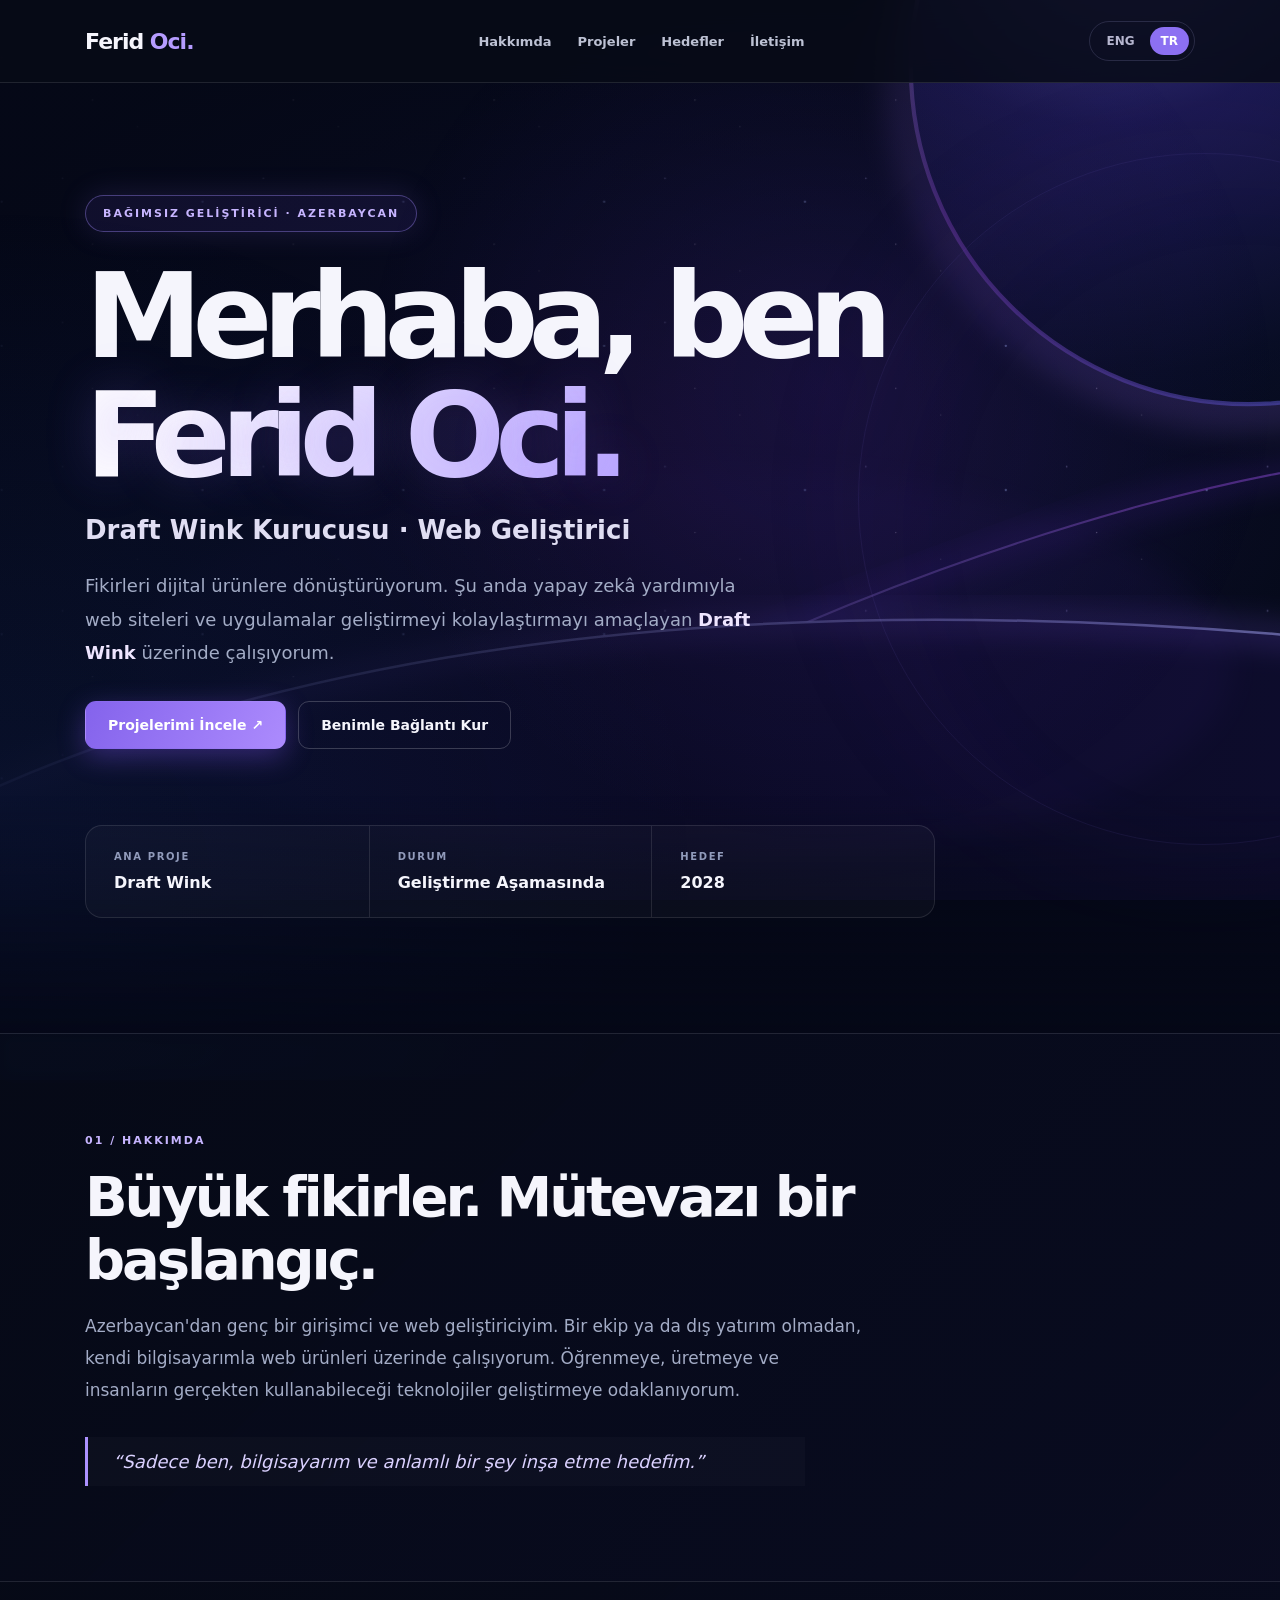
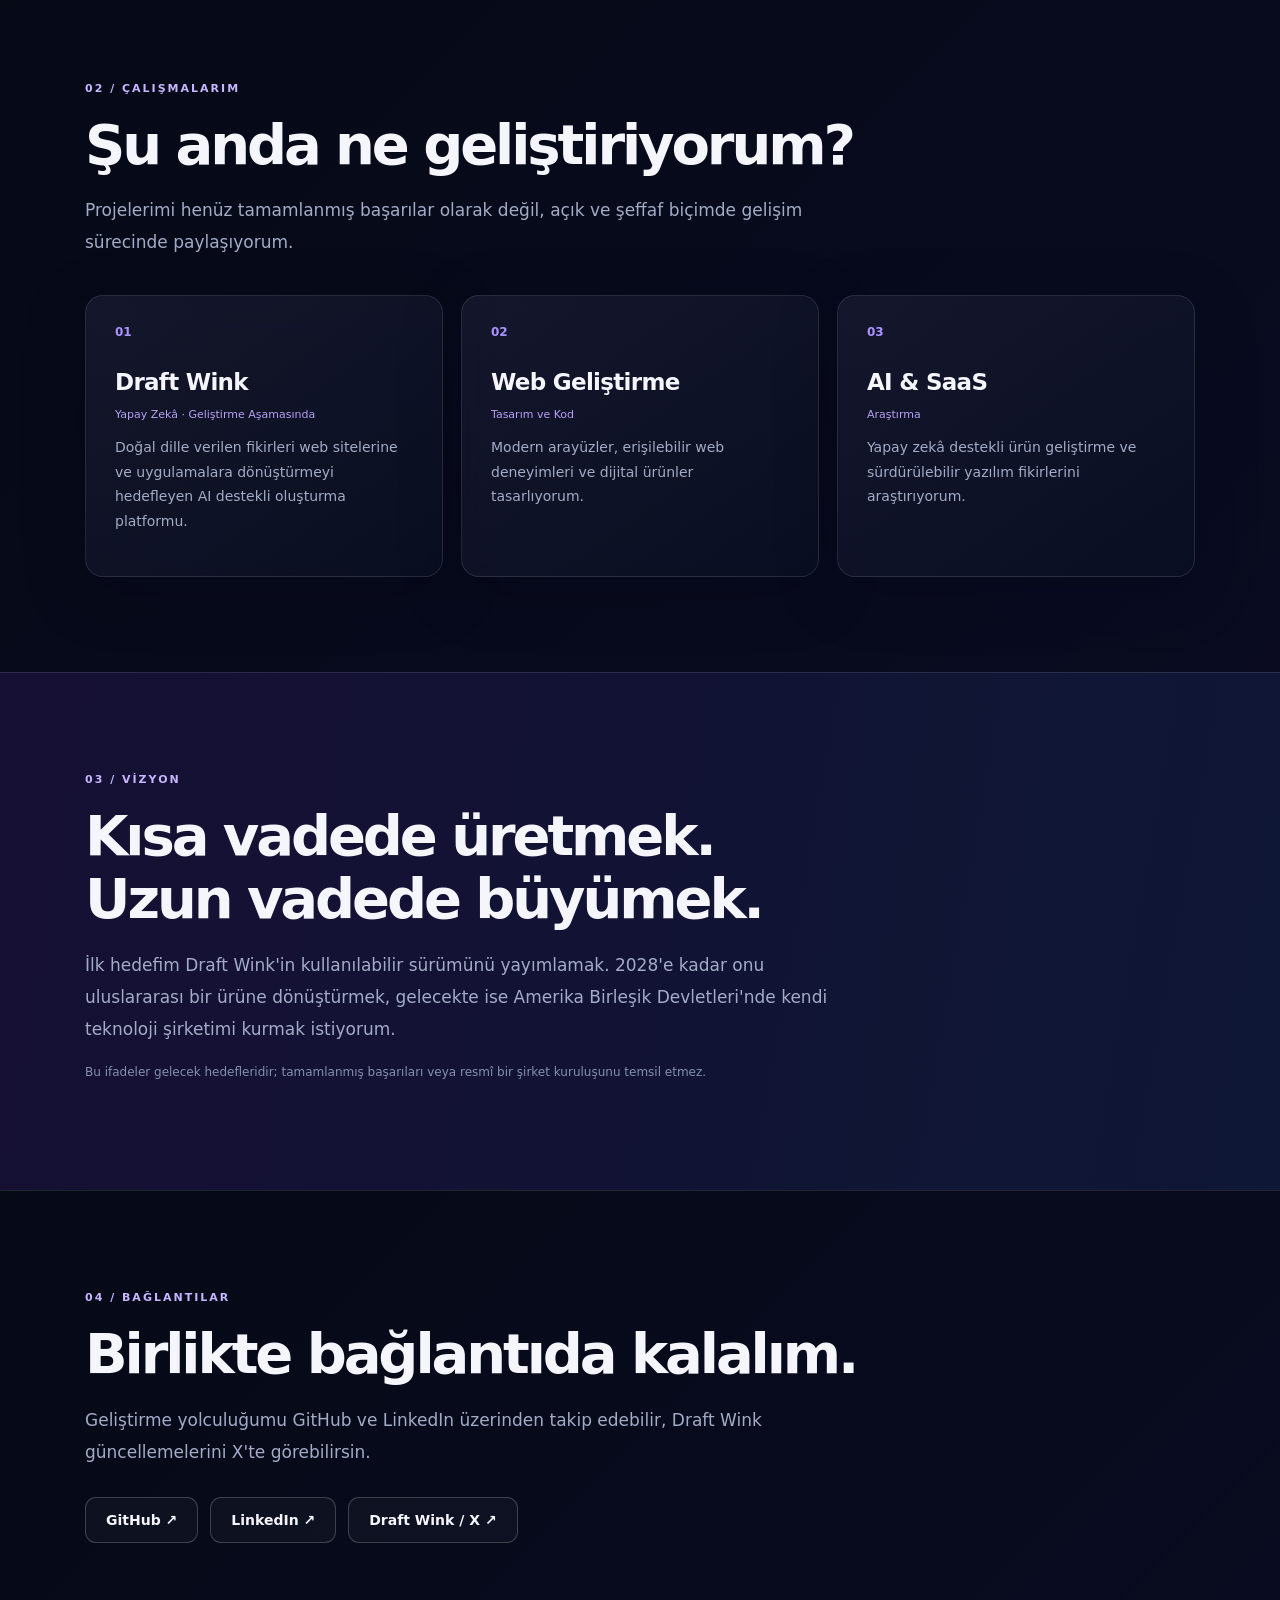
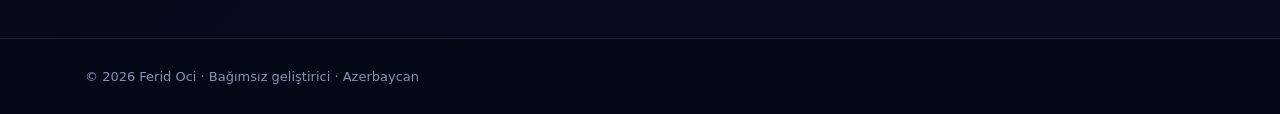
==== index.html @ 5485d96c "Add animated cosmic background, motion and cursor effects" ====
<!doctype html>
<html lang="tr"><head><meta charset="utf-8"><meta name="viewport" content="width=device-width, initial-scale=1">
<title>Ferid Oci | Draft Wink Kurucusu ve Web Geliştirici</title><meta name="description" content="Ferid Oci, Azerbaycan'dan genç girişimci ve web geliştirici. Yapay zekâ ile web sitesi ve uygulama oluşturmayı hedefleyen Draft Wink'i geliştiriyor.">
<meta name="robots" content="index,follow,max-image-preview:large"><meta name="theme-color" content="#060813">
<link rel="canonical" href="https://feridoci29-prog.github.io/"><link rel="alternate" hreflang="tr" href="https://feridoci29-prog.github.io/"><link rel="alternate" hreflang="en" href="https://feridoci29-prog.github.io/en/"><link rel="alternate" hreflang="x-default" href="https://feridoci29-prog.github.io/en/">
<meta property="og:type" content="profile"><meta property="og:title" content="Ferid Oci | Draft Wink Kurucusu ve Web Geliştirici"><meta property="og:description" content="Ferid Oci, Azerbaycan'dan genç girişimci ve web geliştirici. Yapay zekâ ile web sitesi ve uygulama oluşturmayı hedefleyen Draft Wink'i geliştiriyor."><meta property="og:url" content="https://feridoci29-prog.github.io/">
<script type="application/ld+json">{"@context":"https://schema.org","@type":"ProfilePage","name":"Ferid Oci | Draft Wink Kurucusu ve Web Geliştirici","url":"https://feridoci29-prog.github.io/","mainEntity":{"@type":"Person","name":"Ferid Oci","url":"https://feridoci29-prog.github.io/","jobTitle":"Founder of Draft Wink","description":"Ferid Oci, Azerbaycan'dan genç girişimci ve web geliştirici. Yapay zekâ ile web sitesi ve uygulama oluşturmayı hedefleyen Draft Wink'i geliştiriyor.","sameAs":["https://github.com/feridoci29-prog","https://www.linkedin.com/in/feridoci/"]}}</script>
<style>:root{color-scheme:dark;--bg:#060813;--surface:#111429;--line:#ffffff1b;--txt:#f5f5fc;--mute:#a3acc6;--accent:#b59cff;font-family:Inter,ui-sans-serif,system-ui,-apple-system,"Segoe UI",sans-serif}*{box-sizing:border-box}html{scroll-behavior:smooth}body{margin:0;background:radial-gradient(ellipse 52% 36% at 85% 8%,#59309c40,transparent),radial-gradient(ellipse 44% 28% at 5% 53%,#253ca333,transparent),var(--bg);color:var(--txt);min-height:100vh}a{color:inherit;text-decoration:none}a:focus-visible{outline:2px solid var(--accent);outline-offset:4px}.container{width:min(1110px,calc(100% - 42px));margin:auto}.nav{min-height:82px;display:flex;align-items:center;gap:30px;justify-content:space-between}.brand{font-size:22px;font-weight:850;letter-spacing:-1px;white-space:nowrap}.brand em{font-style:normal;color:var(--accent)}header{border-bottom:1px solid var(--line);background:#080b17d9;backdrop-filter:blur(16px);position:sticky;top:0;z-index:5}.navlinks{display:flex;align-items:center;gap:26px;color:#bdc2d4;font-size:13px;font-weight:650}.navlinks a:hover{color:#fff}.languages{display:inline-flex;gap:4px;padding:5px;border:1px solid #65658a55;border-radius:999px}.languages a{padding:6px 11px;border-radius:999px;font-size:12px;font-weight:800;color:#b6b6cf}.languages a[aria-current=page]{background:#8c70f2;color:#fff}.hero{padding:112px 0 115px;position:relative;overflow:hidden}.hero:after{content:"";pointer-events:none;position:absolute;right:-270px;top:70px;width:690px;height:690px;border:1px solid #8566dd44;border-radius:50%;box-shadow:0 0 140px #7141a422,inset 40px 30px 100px #6844bf18}.hero-inner{position:relative;z-index:1}.eyebrow,.kicker{display:inline-block;font-size:11px;letter-spacing:2px;font-weight:800;color:#c7b5ff}.eyebrow{background:#7c57ef19;border:1px solid #a48bfd61;padding:11px 17px;border-radius:99px}.hero h1{font-size:clamp(60px,9.3vw,118px);letter-spacing:-.085em;line-height:1.01;max-width:920px;margin:25px 0 20px}.hero h1 span{display:block;background:linear-gradient(115deg,#fff 10%,#bba8ff 60%,#7b94ff);color:transparent;background-clip:text}.role{font-size:clamp(18px,2.5vw,26px);font-weight:600;color:#e0def3;margin:0 0 24px}.lead{font-size:18px;color:var(--mute);max-width:680px;line-height:1.85}.lead strong{color:#eee5ff}.actions{display:flex;gap:12px;flex-wrap:wrap;margin-top:32px}.btn{display:inline-flex;align-items:center;justify-content:center;min-height:48px;padding:12px 22px;border-radius:11px;border:1px solid #ffffff32;font-size:14px;font-weight:750;transition:transform .2s,background .2s}.btn:hover{transform:translateY(-2px)}.btn-primary{background:linear-gradient(115deg,#8463ec,#ac8bfd);border-color:transparent;color:white}.stats{display:grid;grid-template-columns:repeat(3,1fr);margin-top:76px;border:1px solid var(--line);border-radius:17px;background:#ffffff07;max-width:850px}.stat{padding:25px 28px}.stat+.stat{border-left:1px solid var(--line)}.stat small{display:block;color:#919bbb;letter-spacing:1.6px;font-weight:700;font-size:10px;margin-bottom:11px}.stat b{font-size:16px}.section{padding:95px 0;border-top:1px solid var(--line)}.section h2{font-size:clamp(32px,4.8vw,56px);letter-spacing:-.055em;line-height:1.12;margin:18px 0 19px;max-width:780px}.bodycopy{color:var(--mute);font-size:17px;line-height:1.88;max-width:780px}.quote{margin-top:30px;border-left:3px solid #ac91ff;padding:14px 25px;color:#dad1ff;font-size:18px;font-style:italic;background:#ffffff05;max-width:720px}.cards{display:grid;grid-template-columns:repeat(3,minmax(0,1fr));gap:18px;margin-top:36px}.card{border:1px solid var(--line);background:linear-gradient(145deg,#1b1d34b0,#0b1023b0);border-radius:18px;padding:29px;min-height:244px;transition:border-color .2s,transform .2s}.card:hover{border-color:#a18cf078;transform:translateY(-4px)}.card .num{color:#ab93ff;font-size:12px;font-weight:800}.card h3{font-size:23px;letter-spacing:-.7px;margin:30px 0 13px}.card p{color:var(--mute);font-size:14px;line-height:1.75}.card .tag{color:#b4a3f7;font-size:11px}.vision{background:linear-gradient(120deg,#17112b66,#101b3c33)}.note{font-size:12px;color:#8590b0;line-height:1.7;max-width:750px}.social{display:flex;gap:12px;flex-wrap:wrap;margin-top:29px}.social a{border:1px solid #ffffff33;padding:14px 20px;border-radius:11px;font-weight:700;font-size:14px;background:#ffffff08}.social a:hover{background:#ffffff18}footer{border-top:1px solid var(--line);padding:30px 0;color:#8792b0;font-size:13px}@media(max-width:760px){.nav{flex-wrap:wrap;padding:14px 0;gap:12px}.navlinks{order:3;width:100%;justify-content:space-between;gap:8px;font-size:12px}.hero{padding:78px 0 86px}.hero:after{width:380px;height:380px;right:-280px}.hero h1{font-size:clamp(50px,11vw,78px)}.lead{font-size:16px}.stats{margin-top:48px}.stat{padding:16px 12px}.stat b{font-size:13px}.cards{grid-template-columns:1fr}.section{padding:68px 0}.bodycopy{font-size:16px}}@media(prefers-reduced-motion:reduce){html{scroll-behavior:auto}*,*:before,*:after{transition:none!important}}
.languages button{border:0;background:transparent;color:#b6b6cf;font:inherit;font-size:12px;font-weight:800;cursor:pointer;padding:7px 11px;border-radius:999px}.languages button.active{background:#8c70f2;color:white}.languages button:focus-visible{outline:2px solid #d1c3ff;outline-offset:3px}/* Cosmic visual experience */
body{background:#050817!important;position:relative;isolation:isolate}
body::before{content:"";position:fixed;inset:0;z-index:-2;pointer-events:none;background:linear-gradient(90deg,#050817ed 0%,#050817b3 46%,#05081755 100%),url('/assets/cosmic-background.svg') center top/cover no-repeat}
body::after{content:"";position:fixed;inset:-20%;pointer-events:none;z-index:-1;background:radial-gradient(circle at 60% 45%,#7d40ff18,transparent 36%),radial-gradient(circle at 15% 85%,#3267f51a,transparent 37%);animation:nebulaDrift 20s ease-in-out infinite alternate}
.hero{min-height:700px;display:flex;align-items:center}
.hero:before{content:"";position:absolute;inset:0;pointer-events:none;background:linear-gradient(180deg,#070a1400 75%,#050817e8)}
.hero:after{opacity:.4;animation:orbitBreath 11s ease-in-out infinite alternate}
.hero h1 span{text-shadow:0 0 50px #8d69f33a}
.eyebrow{box-shadow:0 0 30px #9c7dff25}
.card{backdrop-filter:blur(16px);box-shadow:0 15px 60px #03031544;position:relative;overflow:hidden}
.card:before{content:"";position:absolute;inset:0;pointer-events:none;background:radial-gradient(400px circle at var(--mx,50%) var(--my,0%),#b69aff1b,transparent 65%);opacity:0;transition:opacity .3s}
.card:hover:before{opacity:1}.card:hover{box-shadow:0 22px 64px #4430ac2a;border-color:#b29aff99}
.section{background:linear-gradient(135deg,#070a17d8,#0b0d23cb);backdrop-filter:blur(8px)}
.section.vision{background:linear-gradient(100deg,#171136ed,#111a3bd9)}
.btn-primary{box-shadow:0 8px 28px #865aff55}.btn-primary:hover{box-shadow:0 13px 38px #946fff8c}
.stat{transition:background .25s}.stat:hover{background:#a38bff12}
.reveal-on-scroll{opacity:0;transform:translateY(25px);transition:opacity .8s ease,transform .8s ease}
.reveal-on-scroll.is-visible{opacity:1;transform:translateY(0)}
#cursor-glow{position:fixed;width:320px;height:320px;left:0;top:0;border-radius:50%;background:radial-gradient(circle,#9a76fa28 0%,#9164ff0b 38%,transparent 70%);pointer-events:none;z-index:20;transform:translate3d(-500px,-500px,0);mix-blend-mode:screen}
.touch-pulse{position:fixed;width:12px;height:12px;border-radius:50%;pointer-events:none;border:2px solid #b4a1ff;z-index:30;animation:touchPulse .6s ease-out forwards}
@keyframes nebulaDrift{from{transform:translate3d(-2%,0,0) scale(1)}to{transform:translate3d(2%,-2%,0) scale(1.08)}}
@keyframes orbitBreath{from{transform:translateY(0)}to{transform:translateY(-18px)}}
@keyframes touchPulse{from{transform:translate(-50%,-50%) scale(.4);opacity:1}to{transform:translate(-50%,-50%) scale(6);opacity:0}}
@media(hover:hover) and (pointer:fine){a,button{cursor:pointer}a:hover,button:hover{filter:brightness(1.07)}}
@media(max-width:760px){.hero{min-height:600px}body::before{background-position:65% top;background-image:linear-gradient(90deg,#050817ed,#050817ab),url('/assets/cosmic-background.svg')}#cursor-glow{display:none}}
@media(prefers-reduced-motion:reduce){body::after,.hero:after{animation:none!important}.reveal-on-scroll{opacity:1!important;transform:none!important;transition:none!important}.touch-pulse{display:none}}
</style></head><body>
<header><nav class="container nav" aria-label="Main navigation"><a href="https://feridoci29-prog.github.io/" class="brand">Ferid <em>Oci.</em></a><div class="navlinks"><a href="#about">Hakkımda</a><a href="#work">Projeler</a><a href="#vision">Hedefler</a><a href="#connect">İletişim</a></div><div class="languages" aria-label="Site language"><button type="button" data-lang="en" aria-label="Switch to English">ENG</button><button type="button" data-lang="tr" aria-label="Türkçeye geç">TR</button></div></nav></header>
<main><section class="hero"><div class="container hero-inner"><span class="eyebrow">BAĞIMSIZ GELİŞTİRİCİ · AZERBAYCAN</span><h1>Merhaba, ben<span>Ferid Oci.</span></h1><p class="role">Draft Wink Kurucusu · Web Geliştirici</p><p class="lead">Fikirleri dijital ürünlere dönüştürüyorum. Şu anda yapay zekâ yardımıyla web siteleri ve uygulamalar geliştirmeyi kolaylaştırmayı amaçlayan <strong>Draft Wink</strong> üzerinde çalışıyorum.</p><div class="actions"><a class="btn btn-primary" href="#work">Projelerimi İncele ↗</a><a class="btn" href="#connect">Benimle Bağlantı Kur</a></div><div class="stats"><div class="stat"><small>ANA PROJE</small><b>Draft Wink</b></div><div class="stat"><small>DURUM</small><b>Geliştirme Aşamasında</b></div><div class="stat"><small>HEDEF</small><b>2028</b></div></div></div></section>
<section id="about" class="section"><div class="container"><div class="kicker">01 / HAKKIMDA</div><h2>Büyük fikirler. Mütevazı bir başlangıç.</h2><p class="bodycopy">Azerbaycan'dan genç bir girişimci ve web geliştiriciyim. Bir ekip ya da dış yatırım olmadan, kendi bilgisayarımla web ürünleri üzerinde çalışıyorum. Öğrenmeye, üretmeye ve insanların gerçekten kullanabileceği teknolojiler geliştirmeye odaklanıyorum.</p><div class="quote">“Sadece ben, bilgisayarım ve anlamlı bir şey inşa etme hedefim.”</div></div></section>
<section id="work" class="section"><div class="container"><div class="kicker">02 / ÇALIŞMALARIM</div><h2>Şu anda ne geliştiriyorum?</h2><p class="bodycopy">Projelerimi henüz tamamlanmış başarılar olarak değil, açık ve şeffaf biçimde gelişim sürecinde paylaşıyorum.</p><div class="cards"><article class="card"><div class="num">01</div><h3>Draft Wink</h3><div class="tag">Yapay Zekâ · Geliştirme Aşamasında</div><p>Doğal dille verilen fikirleri web sitelerine ve uygulamalara dönüştürmeyi hedefleyen AI destekli oluşturma platformu.</p></article><article class="card"><div class="num">02</div><h3>Web Geliştirme</h3><div class="tag">Tasarım ve Kod</div><p>Modern arayüzler, erişilebilir web deneyimleri ve dijital ürünler tasarlıyorum.</p></article><article class="card"><div class="num">03</div><h3>AI & SaaS</h3><div class="tag">Araştırma</div><p>Yapay zekâ destekli ürün geliştirme ve sürdürülebilir yazılım fikirlerini araştırıyorum.</p></article></div></div></section>
<section id="vision" class="section vision"><div class="container"><div class="kicker">03 / VİZYON</div><h2>Kısa vadede üretmek. Uzun vadede büyümek.</h2><p class="bodycopy">İlk hedefim Draft Wink'in kullanılabilir sürümünü yayımlamak. 2028'e kadar onu uluslararası bir ürüne dönüştürmek, gelecekte ise Amerika Birleşik Devletleri'nde kendi teknoloji şirketimi kurmak istiyorum.</p><p class="note">Bu ifadeler gelecek hedefleridir; tamamlanmış başarıları veya resmî bir şirket kuruluşunu temsil etmez.</p></div></section>
<section id="connect" class="section"><div class="container"><div class="kicker">04 / BAĞLANTILAR</div><h2>Birlikte bağlantıda kalalım.</h2><p class="bodycopy">Geliştirme yolculuğumu GitHub ve LinkedIn üzerinden takip edebilir, Draft Wink güncellemelerini X'te görebilirsin.</p><div class="social"><a href="https://github.com/feridoci29-prog" target="_blank" rel="noopener noreferrer">GitHub ↗</a><a href="https://www.linkedin.com/in/feridoci/" target="_blank" rel="noopener noreferrer">LinkedIn ↗</a><a href="https://x.com/DraftWink" target="_blank" rel="noopener noreferrer">Draft Wink / X ↗</a></div></div></section></main>
<footer><div class="container">© 2026 Ferid Oci · Bağımsız geliştirici · Azerbaycan</div></footer><template id="english-main"><section class="hero"><div class="container hero-inner"><span class="eyebrow">INDEPENDENT BUILDER · AZERBAIJAN</span><h1>Hi, I'm<span>Ferid Oci.</span></h1><p class="role">Founder of Draft Wink · Web Developer</p><p class="lead">I turn ideas into digital experiences. I'm currently building <strong>Draft Wink</strong>, an AI-powered platform aiming to make it easier to create websites and applications.</p><div class="actions"><a class="btn btn-primary" href="#work">Explore My Work ↗</a><a class="btn" href="#connect">Get in Touch</a></div><div class="stats"><div class="stat"><small>MAIN PROJECT</small><b>Draft Wink</b></div><div class="stat"><small>STATUS</small><b>In Development</b></div><div class="stat"><small>GOAL</small><b>2028</b></div></div></div></section>
<section id="about" class="section"><div class="container"><div class="kicker">01 / ABOUT</div><h2>Big ideas. Humble beginnings.</h2><p class="bodycopy">I'm a young entrepreneur and web developer from Azerbaijan. With no outside funding or team, I'm independently building web products using my computer and skills. I focus on learning, shipping, and creating technology people can genuinely use.</p><div class="quote">“Just me, my computer, and a vision to build something meaningful.”</div></div></section>
<section id="work" class="section"><div class="container"><div class="kicker">02 / MY WORK</div><h2>What I'm building</h2><p class="bodycopy">I share my journey openly, distinguishing products in development from completed achievements.</p><div class="cards"><article class="card"><div class="num">01</div><h3>Draft Wink</h3><div class="tag">Artificial Intelligence · In Development</div><p>An AI-assisted creation platform aiming to turn natural-language ideas into websites and applications.</p></article><article class="card"><div class="num">02</div><h3>Web Development</h3><div class="tag">Design & Code</div><p>Designing modern interfaces, accessible web experiences, and digital products.</p></article><article class="card"><div class="num">03</div><h3>AI & SaaS</h3><div class="tag">Exploration</div><p>Exploring AI-powered product development and sustainable software ideas.</p></article></div></div></section>
<section id="vision" class="section vision"><div class="container"><div class="kicker">03 / VISION</div><h2>Build now. Grow with purpose.</h2><p class="bodycopy">My first goal is to launch a usable version of Draft Wink. I aim to grow it internationally by 2028 and eventually establish a technology company in the United States.</p><p class="note">These are future ambitions, not claims of completed milestones or an incorporated company.</p></div></section>
<section id="connect" class="section"><div class="container"><div class="kicker">04 / CONNECT</div><h2>Let's stay connected.</h2><p class="bodycopy">Follow my development journey on GitHub and LinkedIn, or find Draft Wink updates on X.</p><div class="social"><a href="https://github.com/feridoci29-prog" target="_blank" rel="noopener noreferrer">GitHub ↗</a><a href="https://www.linkedin.com/in/feridoci/" target="_blank" rel="noopener noreferrer">LinkedIn ↗</a><a href="https://x.com/DraftWink" target="_blank" rel="noopener noreferrer">Draft Wink / X ↗</a></div></div></section></template><template id="english-footer"><div class="container">© 2026 Ferid Oci · Independent builder · Azerbaijan</div></template><script>
(function(){
  const dictionary={
    tr:{title:"Ferid Oci | Draft Wink Kurucusu ve Web Geliştirici",description:"Ferid Oci, Azerbaycan'dan genç girişimci ve web geliştirici. Yapay zekâ ile web sitesi ve uygulama oluşturmayı hedefleyen Draft Wink'i geliştiriyor.",nav:["Hakkımda","Projeler","Hedefler","İletişim"]},
    en:{title:"Ferid Oci | Founder of Draft Wink & Web Developer",description:"Ferid Oci is a young entrepreneur and web developer from Azerbaijan building Draft Wink, an AI-powered website and app creation platform.",nav:["About","Projects","Vision","Connect"]}
  };
  const main=document.querySelector("main"),footer=document.querySelector("footer");
  const nav=document.querySelectorAll(".navlinks a"),buttons=document.querySelectorAll("[data-lang]");
  const templates={tr:{main:main.innerHTML,footer:footer.innerHTML},en:{main:document.getElementById("english-main").innerHTML,footer:document.getElementById("english-footer").innerHTML}};
  function setLanguage(lang){
    if(!dictionary[lang])return;
    const info=dictionary[lang],text=templates[lang];
    document.documentElement.lang=lang;
    main.innerHTML=text.main;
    footer.innerHTML=text.footer;
    nav.forEach((a,i)=>a.textContent=info.nav[i]);
    buttons.forEach(b=>{const active=b.dataset.lang===lang;b.classList.toggle("active",active);b.setAttribute("aria-pressed",String(active));});
    document.title=info.title;
    const meta=document.querySelector('meta[name="description"]');if(meta)meta.content=info.description;
    try{localStorage.setItem("feridoci-language",lang)}catch(e){}
  }
  buttons.forEach(b=>b.addEventListener("click",()=>setLanguage(b.dataset.lang)));
  let initial=document.documentElement.lang==="en"?"en":"tr";
  try{const stored=localStorage.getItem("feridoci-language");if(stored==="tr"||stored==="en")initial=stored}catch(e){}
  setLanguage(initial);
})();
</script><script>
(()=>{const reduced=window.matchMedia('(prefers-reduced-motion: reduce)').matches;
const fine=window.matchMedia('(pointer: fine)').matches;
if(!reduced&&'IntersectionObserver' in window){
const observer=new IntersectionObserver(es=>es.forEach(e=>{if(e.isIntersecting){e.target.classList.add('is-visible');observer.unobserve(e.target)}}),{threshold:.1});
const reveal=()=>{document.querySelectorAll('.section h2,.section .bodycopy,.card,.quote').forEach(el=>{if(!el.classList.contains('reveal-on-scroll')){el.classList.add('reveal-on-scroll');observer.observe(el)}})};
reveal();new MutationObserver(()=>reveal()).observe(document.querySelector('main'),{childList:true,subtree:true});
}
if(fine&&!reduced){const glow=document.createElement('div');glow.id='cursor-glow';glow.setAttribute('aria-hidden','true');document.body.appendChild(glow);
let targetX=-500,targetY=-500,x=-500,y=-500;window.addEventListener('pointermove',e=>{targetX=e.clientX-160;targetY=e.clientY-160},{passive:true});
const tick=()=>{x+=(targetX-x)*.13;y+=(targetY-y)*.13;glow.style.transform='translate3d('+x+'px,'+y+'px,0)';requestAnimationFrame(tick)};tick();
document.addEventListener('pointermove',e=>{const c=e.target.closest('.card');if(c){const r=c.getBoundingClientRect();c.style.setProperty('--mx',(e.clientX-r.left)+'px');c.style.setProperty('--my',(e.clientY-r.top)+'px')}},{passive:true});
}
if(!reduced)document.addEventListener('pointerdown',e=>{const pulse=document.createElement('span');pulse.className='touch-pulse';pulse.style.left=e.clientX+'px';pulse.style.top=e.clientY+'px';document.body.appendChild(pulse);pulse.addEventListener('animationend',()=>pulse.remove(),{once:true})},{passive:true});
})();
</script></body></html>
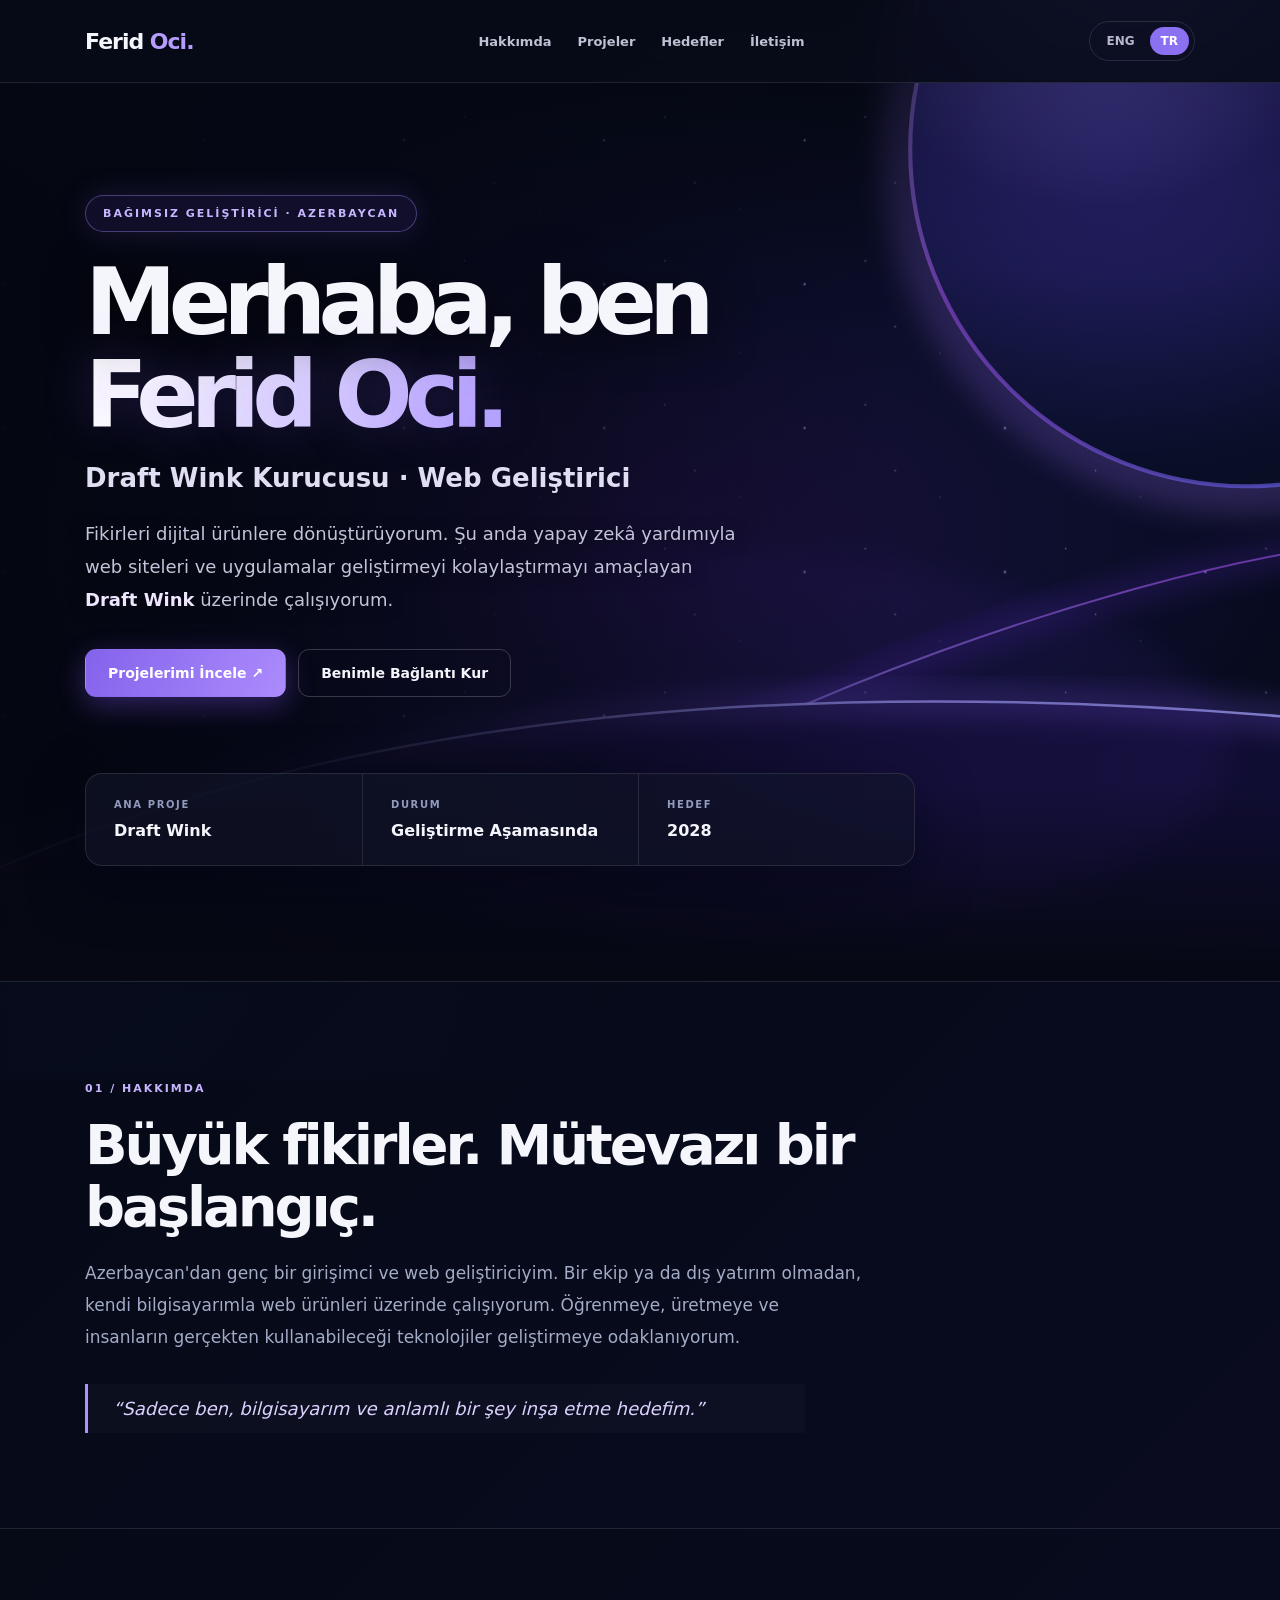
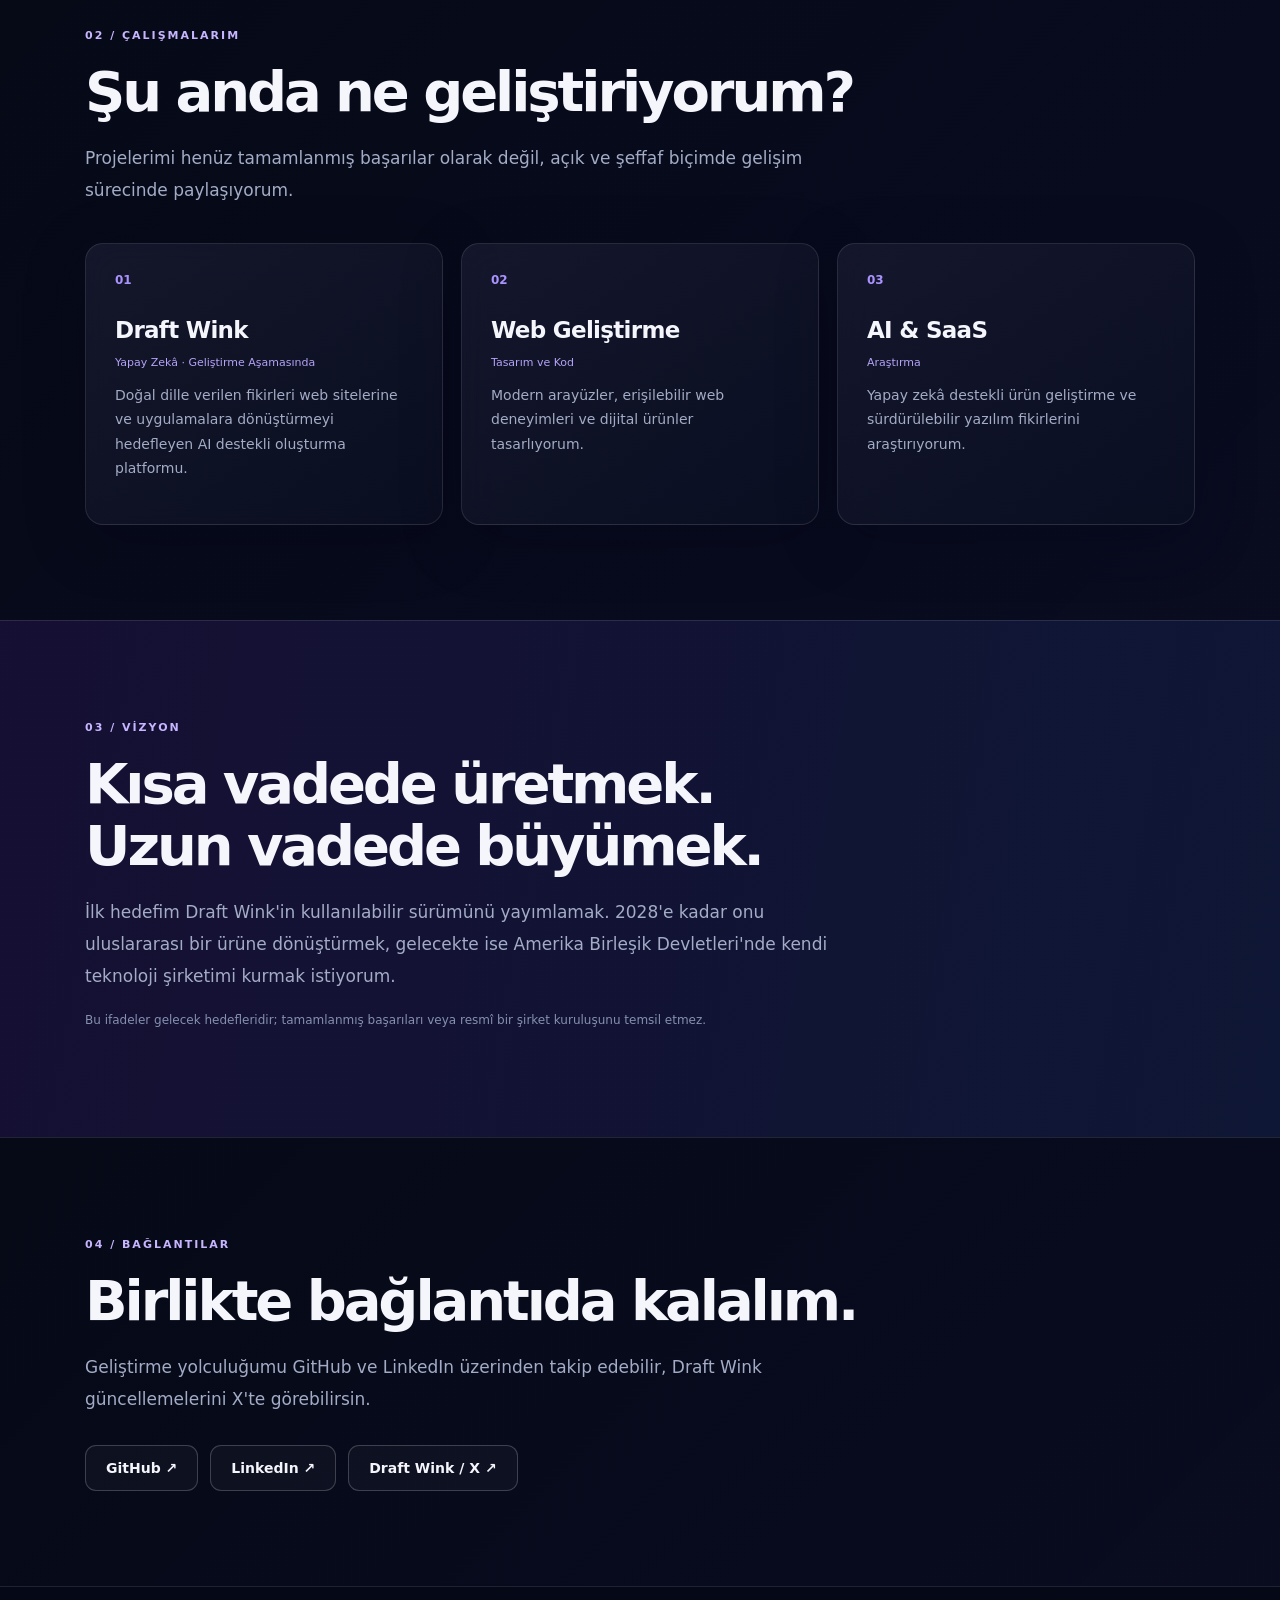
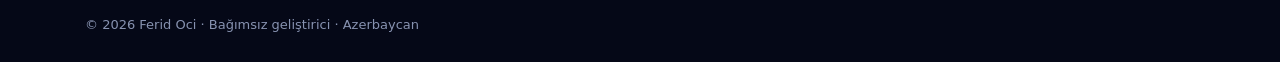
==== commit 73f06dbb: "Prepare animated hero with Draft Wink image and readable overlay" ====
--- a/index.html
+++ b/index.html
@@ -32,6 +32,25 @@
 @media(hover:hover) and (pointer:fine){a,button{cursor:pointer}a:hover,button:hover{filter:brightness(1.07)}}
 @media(max-width:760px){.hero{min-height:600px}body::before{background-position:65% top;background-image:linear-gradient(90deg,#050817ed,#050817ab),url('/assets/cosmic-background.svg')}#cursor-glow{display:none}}
 @media(prefers-reduced-motion:reduce){body::after,.hero:after{animation:none!important}.reveal-on-scroll{opacity:1!important;transform:none!important;transition:none!important}.touch-pulse{display:none}}
+
+/* Draft Wink founder hero photography */
+.hero{min-height:min(790px,94vh);background:linear-gradient(90deg,rgba(4,6,16,.94) 0%,rgba(5,7,20,.91) 24%,rgba(5,7,20,.66) 45%,rgba(5,7,20,.20) 70%,rgba(5,7,20,.1) 100%),url('/assets/draft-wink-hero.webp') center center/cover no-repeat,url('/assets/cosmic-background.svg') center center/cover no-repeat;isolation:isolate}
+.hero:before{background:linear-gradient(0deg,#060813 0%,transparent 22%,transparent 79%,#0608136b 100%)!important;z-index:0}
+.hero:after{display:none}
+.hero-inner{max-width:1110px}
+.hero .hero-inner>.eyebrow,.hero .hero-inner>h1,.hero .hero-inner>.role,.hero .hero-inner>.lead,.hero .hero-inner>.actions{max-width:660px}
+.hero .lead{max-width:590px;color:#c2c4d9;text-shadow:0 2px 15px #0009}
+.hero .stats{max-width:830px;background:#111428a8;backdrop-filter:blur(14px);box-shadow:0 18px 55px #04061690}
+.hero h1{font-size:clamp(54px,7.2vw,92px);text-shadow:0 8px 45px #000a}
+.hero{animation:dwHeroReveal 1.3s ease both}
+.hero .hero-inner{animation:dwTextRise 1s ease .15s both}
+.hero .eyebrow{backdrop-filter:blur(10px)}
+.hero::selection{background:#7854f4}
+@keyframes dwHeroReveal{from{opacity:.55}to{opacity:1}}
+@keyframes dwTextRise{from{opacity:0;transform:translateY(18px)}to{opacity:1;transform:translateY(0)}}
+@media(min-width:900px) and (prefers-reduced-motion:no-preference){.hero{background-size:cover;transition:background-position .7s ease}}
+@media(max-width:760px){.hero{min-height:690px;background:linear-gradient(180deg,#060814be 0%,#060814e8 55%,#060814 100%),url('/assets/draft-wink-hero.webp') 58% center/cover no-repeat,url('/assets/cosmic-background.svg') center center/cover no-repeat}.hero .stats{background:#111429db}.hero h1{font-size:clamp(46px,10vw,72px)}}
+@media(prefers-reduced-motion:reduce){.hero,.hero .hero-inner{animation:none!important}}
 </style></head><body>
 <header><nav class="container nav" aria-label="Main navigation"><a href="https://feridoci29-prog.github.io/" class="brand">Ferid <em>Oci.</em></a><div class="navlinks"><a href="#about">Hakkımda</a><a href="#work">Projeler</a><a href="#vision">Hedefler</a><a href="#connect">İletişim</a></div><div class="languages" aria-label="Site language"><button type="button" data-lang="en" aria-label="Switch to English">ENG</button><button type="button" data-lang="tr" aria-label="Türkçeye geç">TR</button></div></nav></header>
 <main><section class="hero"><div class="container hero-inner"><span class="eyebrow">BAĞIMSIZ GELİŞTİRİCİ · AZERBAYCAN</span><h1>Merhaba, ben<span>Ferid Oci.</span></h1><p class="role">Draft Wink Kurucusu · Web Geliştirici</p><p class="lead">Fikirleri dijital ürünlere dönüştürüyorum. Şu anda yapay zekâ yardımıyla web siteleri ve uygulamalar geliştirmeyi kolaylaştırmayı amaçlayan <strong>Draft Wink</strong> üzerinde çalışıyorum.</p><div class="actions"><a class="btn btn-primary" href="#work">Projelerimi İncele ↗</a><a class="btn" href="#connect">Benimle Bağlantı Kur</a></div><div class="stats"><div class="stat"><small>ANA PROJE</small><b>Draft Wink</b></div><div class="stat"><small>DURUM</small><b>Geliştirme Aşamasında</b></div><div class="stat"><small>HEDEF</small><b>2028</b></div></div></div></section>
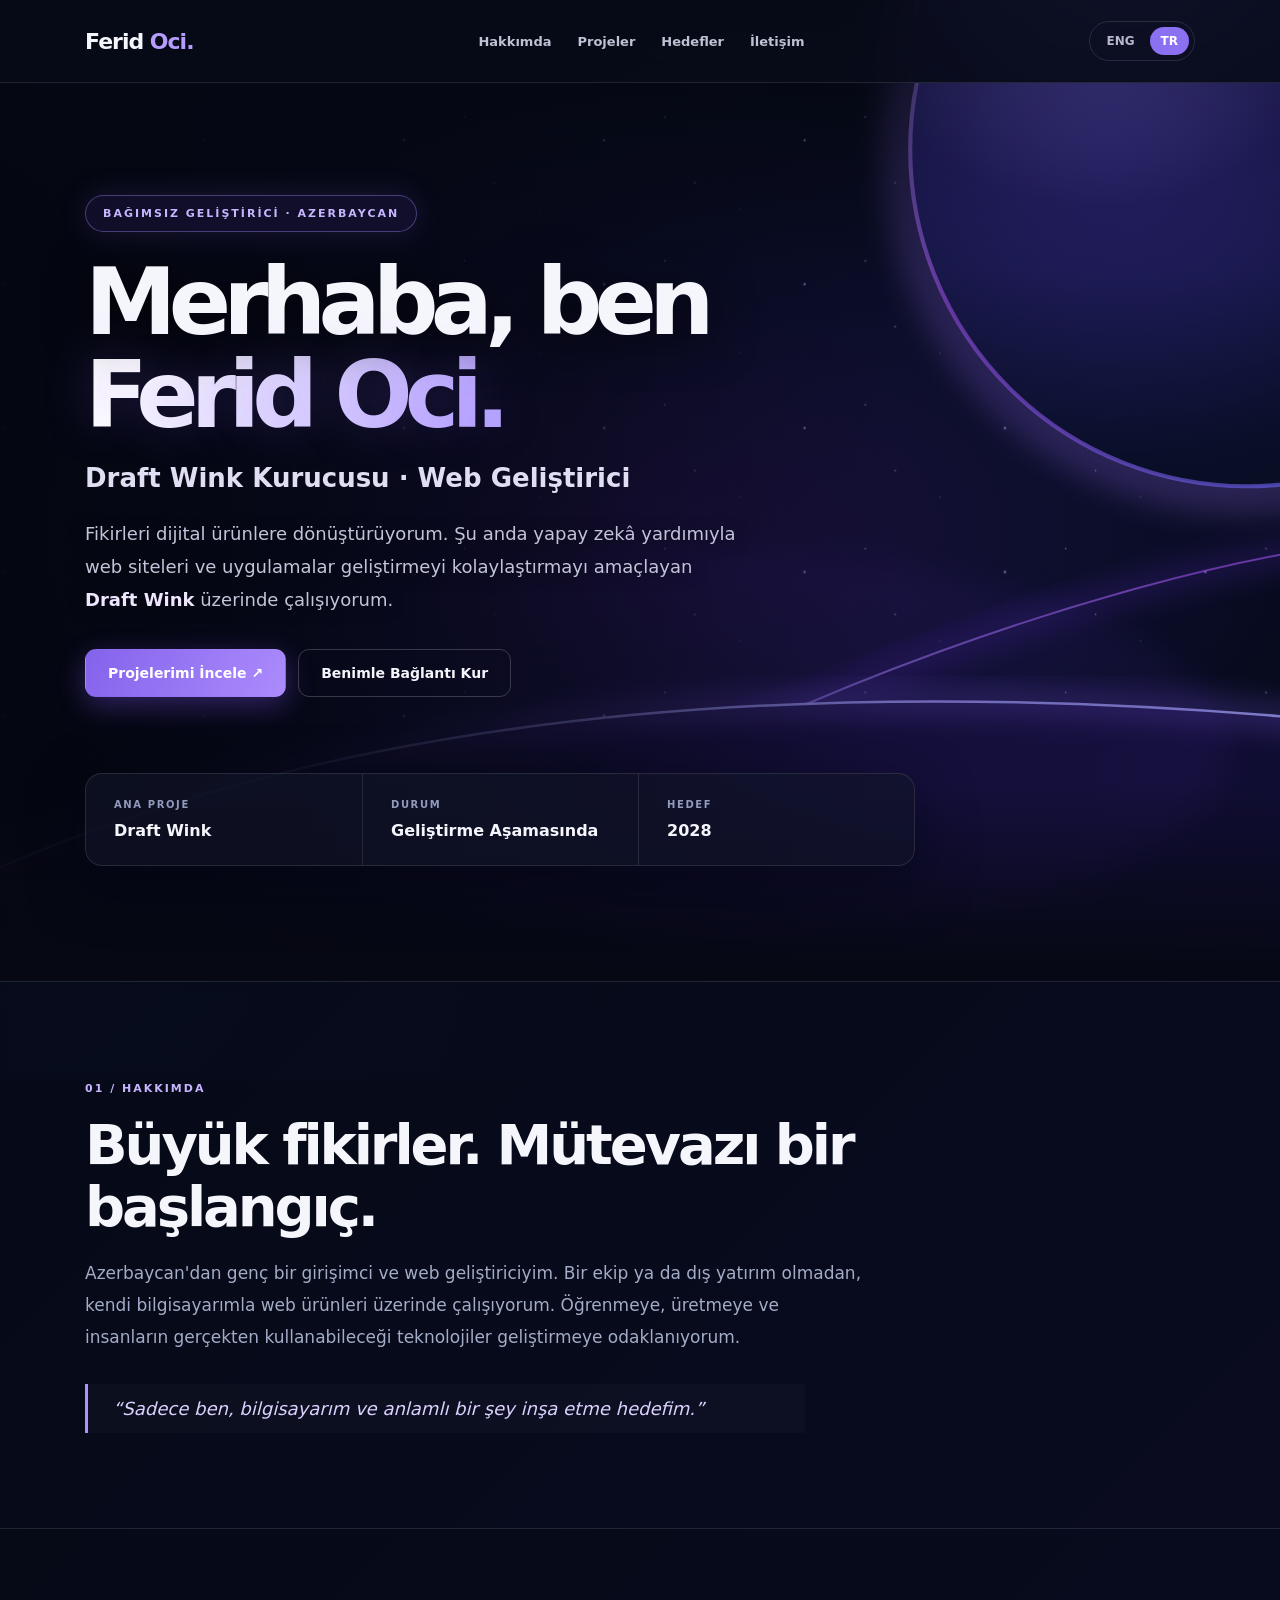
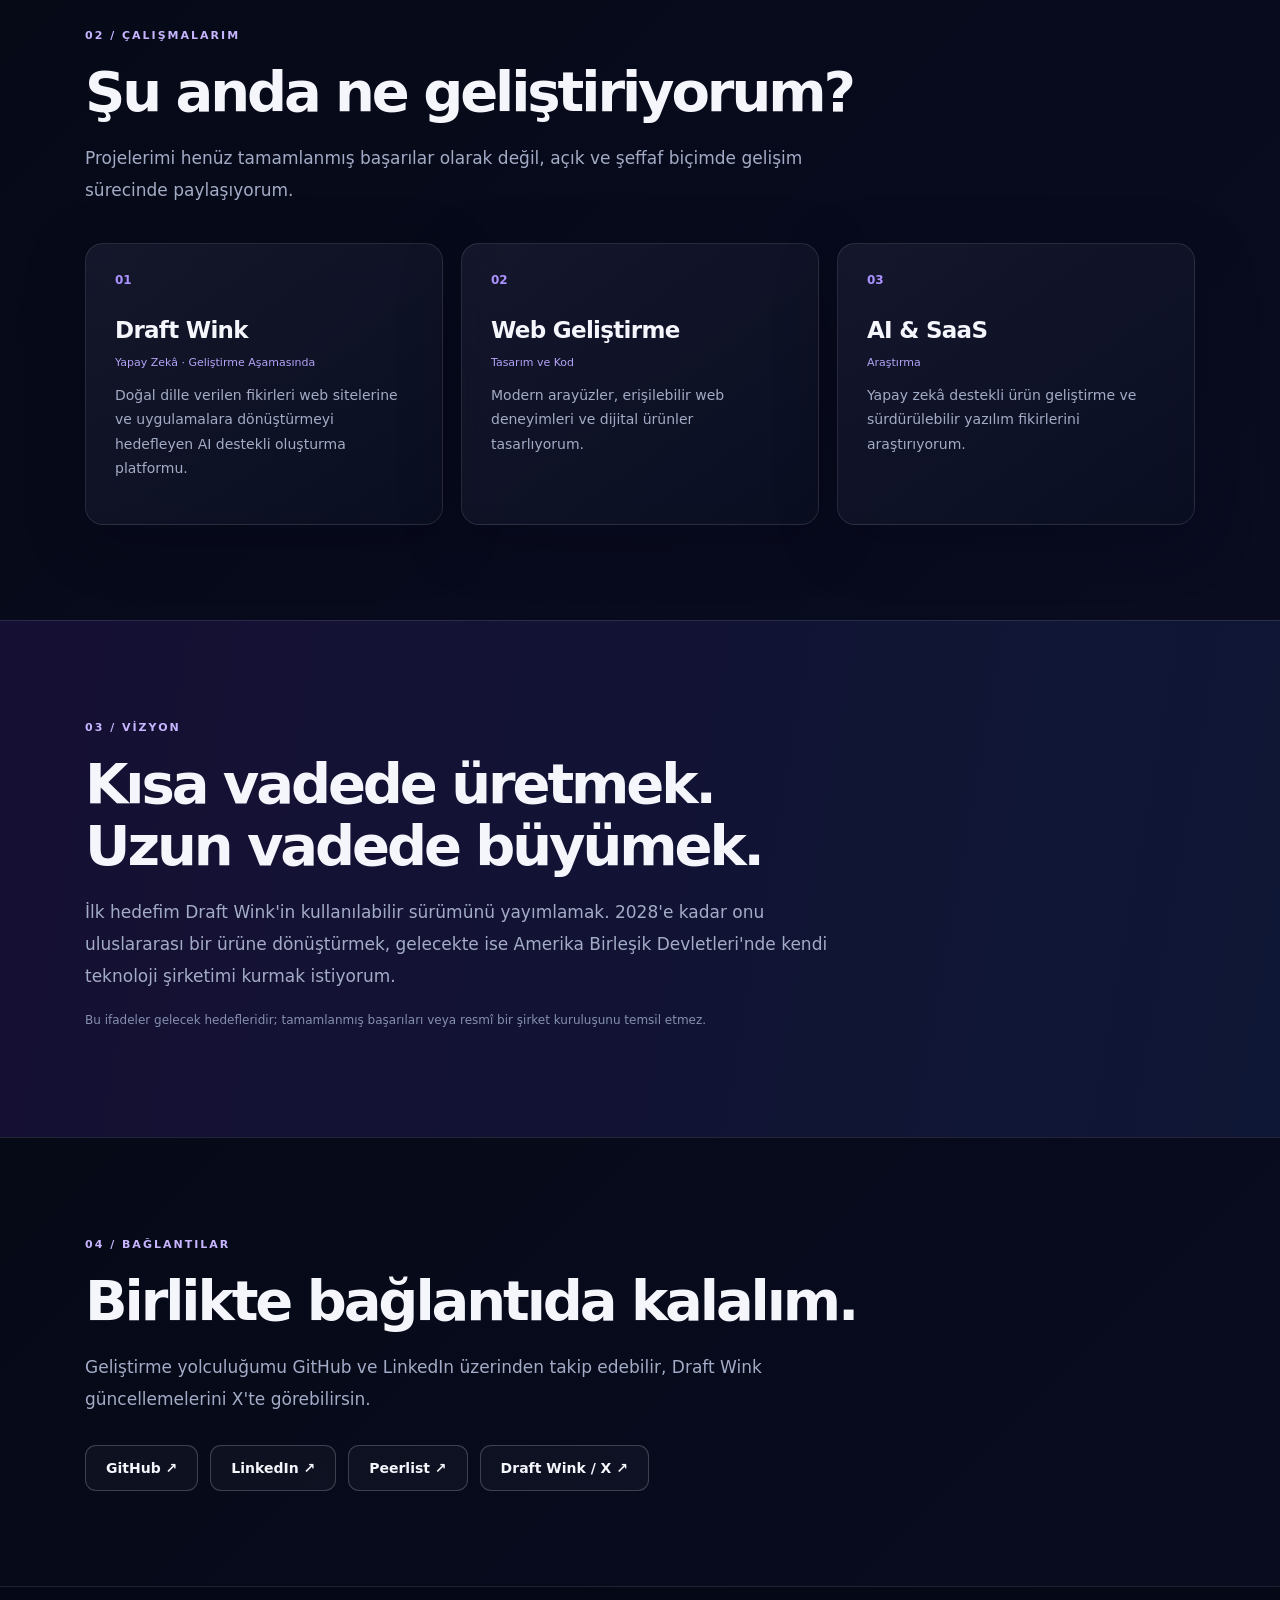
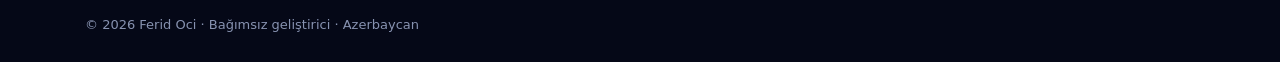
==== commit 5efd0a68: "Add Ferid Oci Peerlist profile to public links" ====
--- a/index.html
+++ b/index.html
@@ -4,7 +4,7 @@
 <meta name="robots" content="index,follow,max-image-preview:large"><meta name="theme-color" content="#060813">
 <link rel="canonical" href="https://feridoci29-prog.github.io/"><link rel="alternate" hreflang="tr" href="https://feridoci29-prog.github.io/"><link rel="alternate" hreflang="en" href="https://feridoci29-prog.github.io/en/"><link rel="alternate" hreflang="x-default" href="https://feridoci29-prog.github.io/en/">
 <meta property="og:type" content="profile"><meta property="og:title" content="Ferid Oci | Draft Wink Kurucusu ve Web Geliştirici"><meta property="og:description" content="Ferid Oci, Azerbaycan'dan genç girişimci ve web geliştirici. Yapay zekâ ile web sitesi ve uygulama oluşturmayı hedefleyen Draft Wink'i geliştiriyor."><meta property="og:url" content="https://feridoci29-prog.github.io/">
-<script type="application/ld+json">{"@context":"https://schema.org","@type":"ProfilePage","name":"Ferid Oci | Draft Wink Kurucusu ve Web Geliştirici","url":"https://feridoci29-prog.github.io/","mainEntity":{"@type":"Person","name":"Ferid Oci","url":"https://feridoci29-prog.github.io/","jobTitle":"Founder of Draft Wink","description":"Ferid Oci, Azerbaycan'dan genç girişimci ve web geliştirici. Yapay zekâ ile web sitesi ve uygulama oluşturmayı hedefleyen Draft Wink'i geliştiriyor.","sameAs":["https://github.com/feridoci29-prog","https://www.linkedin.com/in/feridoci/"]}}</script>
+<script type="application/ld+json">{"@context":"https://schema.org","@type":"ProfilePage","name":"Ferid Oci | Draft Wink Kurucusu ve Web Geliştirici","url":"https://feridoci29-prog.github.io/","mainEntity":{"@type":"Person","name":"Ferid Oci","url":"https://feridoci29-prog.github.io/","jobTitle":"Founder of Draft Wink","description":"Ferid Oci, Azerbaycan'dan genç girişimci ve web geliştirici. Yapay zekâ ile web sitesi ve uygulama oluşturmayı hedefleyen Draft Wink'i geliştiriyor.","sameAs":["https://github.com/feridoci29-prog","https://www.linkedin.com/in/feridoci/","https://peerlist.io/feridoci"]}}</script>
 <style>:root{color-scheme:dark;--bg:#060813;--surface:#111429;--line:#ffffff1b;--txt:#f5f5fc;--mute:#a3acc6;--accent:#b59cff;font-family:Inter,ui-sans-serif,system-ui,-apple-system,"Segoe UI",sans-serif}*{box-sizing:border-box}html{scroll-behavior:smooth}body{margin:0;background:radial-gradient(ellipse 52% 36% at 85% 8%,#59309c40,transparent),radial-gradient(ellipse 44% 28% at 5% 53%,#253ca333,transparent),var(--bg);color:var(--txt);min-height:100vh}a{color:inherit;text-decoration:none}a:focus-visible{outline:2px solid var(--accent);outline-offset:4px}.container{width:min(1110px,calc(100% - 42px));margin:auto}.nav{min-height:82px;display:flex;align-items:center;gap:30px;justify-content:space-between}.brand{font-size:22px;font-weight:850;letter-spacing:-1px;white-space:nowrap}.brand em{font-style:normal;color:var(--accent)}header{border-bottom:1px solid var(--line);background:#080b17d9;backdrop-filter:blur(16px);position:sticky;top:0;z-index:5}.navlinks{display:flex;align-items:center;gap:26px;color:#bdc2d4;font-size:13px;font-weight:650}.navlinks a:hover{color:#fff}.languages{display:inline-flex;gap:4px;padding:5px;border:1px solid #65658a55;border-radius:999px}.languages a{padding:6px 11px;border-radius:999px;font-size:12px;font-weight:800;color:#b6b6cf}.languages a[aria-current=page]{background:#8c70f2;color:#fff}.hero{padding:112px 0 115px;position:relative;overflow:hidden}.hero:after{content:"";pointer-events:none;position:absolute;right:-270px;top:70px;width:690px;height:690px;border:1px solid #8566dd44;border-radius:50%;box-shadow:0 0 140px #7141a422,inset 40px 30px 100px #6844bf18}.hero-inner{position:relative;z-index:1}.eyebrow,.kicker{display:inline-block;font-size:11px;letter-spacing:2px;font-weight:800;color:#c7b5ff}.eyebrow{background:#7c57ef19;border:1px solid #a48bfd61;padding:11px 17px;border-radius:99px}.hero h1{font-size:clamp(60px,9.3vw,118px);letter-spacing:-.085em;line-height:1.01;max-width:920px;margin:25px 0 20px}.hero h1 span{display:block;background:linear-gradient(115deg,#fff 10%,#bba8ff 60%,#7b94ff);color:transparent;background-clip:text}.role{font-size:clamp(18px,2.5vw,26px);font-weight:600;color:#e0def3;margin:0 0 24px}.lead{font-size:18px;color:var(--mute);max-width:680px;line-height:1.85}.lead strong{color:#eee5ff}.actions{display:flex;gap:12px;flex-wrap:wrap;margin-top:32px}.btn{display:inline-flex;align-items:center;justify-content:center;min-height:48px;padding:12px 22px;border-radius:11px;border:1px solid #ffffff32;font-size:14px;font-weight:750;transition:transform .2s,background .2s}.btn:hover{transform:translateY(-2px)}.btn-primary{background:linear-gradient(115deg,#8463ec,#ac8bfd);border-color:transparent;color:white}.stats{display:grid;grid-template-columns:repeat(3,1fr);margin-top:76px;border:1px solid var(--line);border-radius:17px;background:#ffffff07;max-width:850px}.stat{padding:25px 28px}.stat+.stat{border-left:1px solid var(--line)}.stat small{display:block;color:#919bbb;letter-spacing:1.6px;font-weight:700;font-size:10px;margin-bottom:11px}.stat b{font-size:16px}.section{padding:95px 0;border-top:1px solid var(--line)}.section h2{font-size:clamp(32px,4.8vw,56px);letter-spacing:-.055em;line-height:1.12;margin:18px 0 19px;max-width:780px}.bodycopy{color:var(--mute);font-size:17px;line-height:1.88;max-width:780px}.quote{margin-top:30px;border-left:3px solid #ac91ff;padding:14px 25px;color:#dad1ff;font-size:18px;font-style:italic;background:#ffffff05;max-width:720px}.cards{display:grid;grid-template-columns:repeat(3,minmax(0,1fr));gap:18px;margin-top:36px}.card{border:1px solid var(--line);background:linear-gradient(145deg,#1b1d34b0,#0b1023b0);border-radius:18px;padding:29px;min-height:244px;transition:border-color .2s,transform .2s}.card:hover{border-color:#a18cf078;transform:translateY(-4px)}.card .num{color:#ab93ff;font-size:12px;font-weight:800}.card h3{font-size:23px;letter-spacing:-.7px;margin:30px 0 13px}.card p{color:var(--mute);font-size:14px;line-height:1.75}.card .tag{color:#b4a3f7;font-size:11px}.vision{background:linear-gradient(120deg,#17112b66,#101b3c33)}.note{font-size:12px;color:#8590b0;line-height:1.7;max-width:750px}.social{display:flex;gap:12px;flex-wrap:wrap;margin-top:29px}.social a{border:1px solid #ffffff33;padding:14px 20px;border-radius:11px;font-weight:700;font-size:14px;background:#ffffff08}.social a:hover{background:#ffffff18}footer{border-top:1px solid var(--line);padding:30px 0;color:#8792b0;font-size:13px}@media(max-width:760px){.nav{flex-wrap:wrap;padding:14px 0;gap:12px}.navlinks{order:3;width:100%;justify-content:space-between;gap:8px;font-size:12px}.hero{padding:78px 0 86px}.hero:after{width:380px;height:380px;right:-280px}.hero h1{font-size:clamp(50px,11vw,78px)}.lead{font-size:16px}.stats{margin-top:48px}.stat{padding:16px 12px}.stat b{font-size:13px}.cards{grid-template-columns:1fr}.section{padding:68px 0}.bodycopy{font-size:16px}}@media(prefers-reduced-motion:reduce){html{scroll-behavior:auto}*,*:before,*:after{transition:none!important}}
 .languages button{border:0;background:transparent;color:#b6b6cf;font:inherit;font-size:12px;font-weight:800;cursor:pointer;padding:7px 11px;border-radius:999px}.languages button.active{background:#8c70f2;color:white}.languages button:focus-visible{outline:2px solid #d1c3ff;outline-offset:3px}/* Cosmic visual experience */
 body{background:#050817!important;position:relative;isolation:isolate}
@@ -57,12 +57,12 @@
 <section id="about" class="section"><div class="container"><div class="kicker">01 / HAKKIMDA</div><h2>Büyük fikirler. Mütevazı bir başlangıç.</h2><p class="bodycopy">Azerbaycan'dan genç bir girişimci ve web geliştiriciyim. Bir ekip ya da dış yatırım olmadan, kendi bilgisayarımla web ürünleri üzerinde çalışıyorum. Öğrenmeye, üretmeye ve insanların gerçekten kullanabileceği teknolojiler geliştirmeye odaklanıyorum.</p><div class="quote">“Sadece ben, bilgisayarım ve anlamlı bir şey inşa etme hedefim.”</div></div></section>
 <section id="work" class="section"><div class="container"><div class="kicker">02 / ÇALIŞMALARIM</div><h2>Şu anda ne geliştiriyorum?</h2><p class="bodycopy">Projelerimi henüz tamamlanmış başarılar olarak değil, açık ve şeffaf biçimde gelişim sürecinde paylaşıyorum.</p><div class="cards"><article class="card"><div class="num">01</div><h3>Draft Wink</h3><div class="tag">Yapay Zekâ · Geliştirme Aşamasında</div><p>Doğal dille verilen fikirleri web sitelerine ve uygulamalara dönüştürmeyi hedefleyen AI destekli oluşturma platformu.</p></article><article class="card"><div class="num">02</div><h3>Web Geliştirme</h3><div class="tag">Tasarım ve Kod</div><p>Modern arayüzler, erişilebilir web deneyimleri ve dijital ürünler tasarlıyorum.</p></article><article class="card"><div class="num">03</div><h3>AI & SaaS</h3><div class="tag">Araştırma</div><p>Yapay zekâ destekli ürün geliştirme ve sürdürülebilir yazılım fikirlerini araştırıyorum.</p></article></div></div></section>
 <section id="vision" class="section vision"><div class="container"><div class="kicker">03 / VİZYON</div><h2>Kısa vadede üretmek. Uzun vadede büyümek.</h2><p class="bodycopy">İlk hedefim Draft Wink'in kullanılabilir sürümünü yayımlamak. 2028'e kadar onu uluslararası bir ürüne dönüştürmek, gelecekte ise Amerika Birleşik Devletleri'nde kendi teknoloji şirketimi kurmak istiyorum.</p><p class="note">Bu ifadeler gelecek hedefleridir; tamamlanmış başarıları veya resmî bir şirket kuruluşunu temsil etmez.</p></div></section>
-<section id="connect" class="section"><div class="container"><div class="kicker">04 / BAĞLANTILAR</div><h2>Birlikte bağlantıda kalalım.</h2><p class="bodycopy">Geliştirme yolculuğumu GitHub ve LinkedIn üzerinden takip edebilir, Draft Wink güncellemelerini X'te görebilirsin.</p><div class="social"><a href="https://github.com/feridoci29-prog" target="_blank" rel="noopener noreferrer">GitHub ↗</a><a href="https://www.linkedin.com/in/feridoci/" target="_blank" rel="noopener noreferrer">LinkedIn ↗</a><a href="https://x.com/DraftWink" target="_blank" rel="noopener noreferrer">Draft Wink / X ↗</a></div></div></section></main>
+<section id="connect" class="section"><div class="container"><div class="kicker">04 / BAĞLANTILAR</div><h2>Birlikte bağlantıda kalalım.</h2><p class="bodycopy">Geliştirme yolculuğumu GitHub ve LinkedIn üzerinden takip edebilir, Draft Wink güncellemelerini X'te görebilirsin.</p><div class="social"><a href="https://github.com/feridoci29-prog" target="_blank" rel="noopener noreferrer">GitHub ↗</a><a href="https://www.linkedin.com/in/feridoci/" target="_blank" rel="noopener noreferrer">LinkedIn ↗</a><a href="https://peerlist.io/feridoci" target="_blank" rel="noopener noreferrer">Peerlist ↗</a><a href="https://x.com/DraftWink" target="_blank" rel="noopener noreferrer">Draft Wink / X ↗</a></div></div></section></main>
 <footer><div class="container">© 2026 Ferid Oci · Bağımsız geliştirici · Azerbaycan</div></footer><template id="english-main"><section class="hero"><div class="container hero-inner"><span class="eyebrow">INDEPENDENT BUILDER · AZERBAIJAN</span><h1>Hi, I'm<span>Ferid Oci.</span></h1><p class="role">Founder of Draft Wink · Web Developer</p><p class="lead">I turn ideas into digital experiences. I'm currently building <strong>Draft Wink</strong>, an AI-powered platform aiming to make it easier to create websites and applications.</p><div class="actions"><a class="btn btn-primary" href="#work">Explore My Work ↗</a><a class="btn" href="#connect">Get in Touch</a></div><div class="stats"><div class="stat"><small>MAIN PROJECT</small><b>Draft Wink</b></div><div class="stat"><small>STATUS</small><b>In Development</b></div><div class="stat"><small>GOAL</small><b>2028</b></div></div></div></section>
 <section id="about" class="section"><div class="container"><div class="kicker">01 / ABOUT</div><h2>Big ideas. Humble beginnings.</h2><p class="bodycopy">I'm a young entrepreneur and web developer from Azerbaijan. With no outside funding or team, I'm independently building web products using my computer and skills. I focus on learning, shipping, and creating technology people can genuinely use.</p><div class="quote">“Just me, my computer, and a vision to build something meaningful.”</div></div></section>
 <section id="work" class="section"><div class="container"><div class="kicker">02 / MY WORK</div><h2>What I'm building</h2><p class="bodycopy">I share my journey openly, distinguishing products in development from completed achievements.</p><div class="cards"><article class="card"><div class="num">01</div><h3>Draft Wink</h3><div class="tag">Artificial Intelligence · In Development</div><p>An AI-assisted creation platform aiming to turn natural-language ideas into websites and applications.</p></article><article class="card"><div class="num">02</div><h3>Web Development</h3><div class="tag">Design & Code</div><p>Designing modern interfaces, accessible web experiences, and digital products.</p></article><article class="card"><div class="num">03</div><h3>AI & SaaS</h3><div class="tag">Exploration</div><p>Exploring AI-powered product development and sustainable software ideas.</p></article></div></div></section>
 <section id="vision" class="section vision"><div class="container"><div class="kicker">03 / VISION</div><h2>Build now. Grow with purpose.</h2><p class="bodycopy">My first goal is to launch a usable version of Draft Wink. I aim to grow it internationally by 2028 and eventually establish a technology company in the United States.</p><p class="note">These are future ambitions, not claims of completed milestones or an incorporated company.</p></div></section>
-<section id="connect" class="section"><div class="container"><div class="kicker">04 / CONNECT</div><h2>Let's stay connected.</h2><p class="bodycopy">Follow my development journey on GitHub and LinkedIn, or find Draft Wink updates on X.</p><div class="social"><a href="https://github.com/feridoci29-prog" target="_blank" rel="noopener noreferrer">GitHub ↗</a><a href="https://www.linkedin.com/in/feridoci/" target="_blank" rel="noopener noreferrer">LinkedIn ↗</a><a href="https://x.com/DraftWink" target="_blank" rel="noopener noreferrer">Draft Wink / X ↗</a></div></div></section></template><template id="english-footer"><div class="container">© 2026 Ferid Oci · Independent builder · Azerbaijan</div></template><script>
+<section id="connect" class="section"><div class="container"><div class="kicker">04 / CONNECT</div><h2>Let's stay connected.</h2><p class="bodycopy">Follow my development journey on GitHub and LinkedIn, or find Draft Wink updates on X.</p><div class="social"><a href="https://github.com/feridoci29-prog" target="_blank" rel="noopener noreferrer">GitHub ↗</a><a href="https://www.linkedin.com/in/feridoci/" target="_blank" rel="noopener noreferrer">LinkedIn ↗</a><a href="https://peerlist.io/feridoci" target="_blank" rel="noopener noreferrer">Peerlist ↗</a><a href="https://x.com/DraftWink" target="_blank" rel="noopener noreferrer">Draft Wink / X ↗</a></div></div></section></template><template id="english-footer"><div class="container">© 2026 Ferid Oci · Independent builder · Azerbaijan</div></template><script>
 (function(){
   const dictionary={
     tr:{title:"Ferid Oci | Draft Wink Kurucusu ve Web Geliştirici",description:"Ferid Oci, Azerbaycan'dan genç girişimci ve web geliştirici. Yapay zekâ ile web sitesi ve uygulama oluşturmayı hedefleyen Draft Wink'i geliştiriyor.",nav:["Hakkımda","Projeler","Hedefler","İletişim"]},
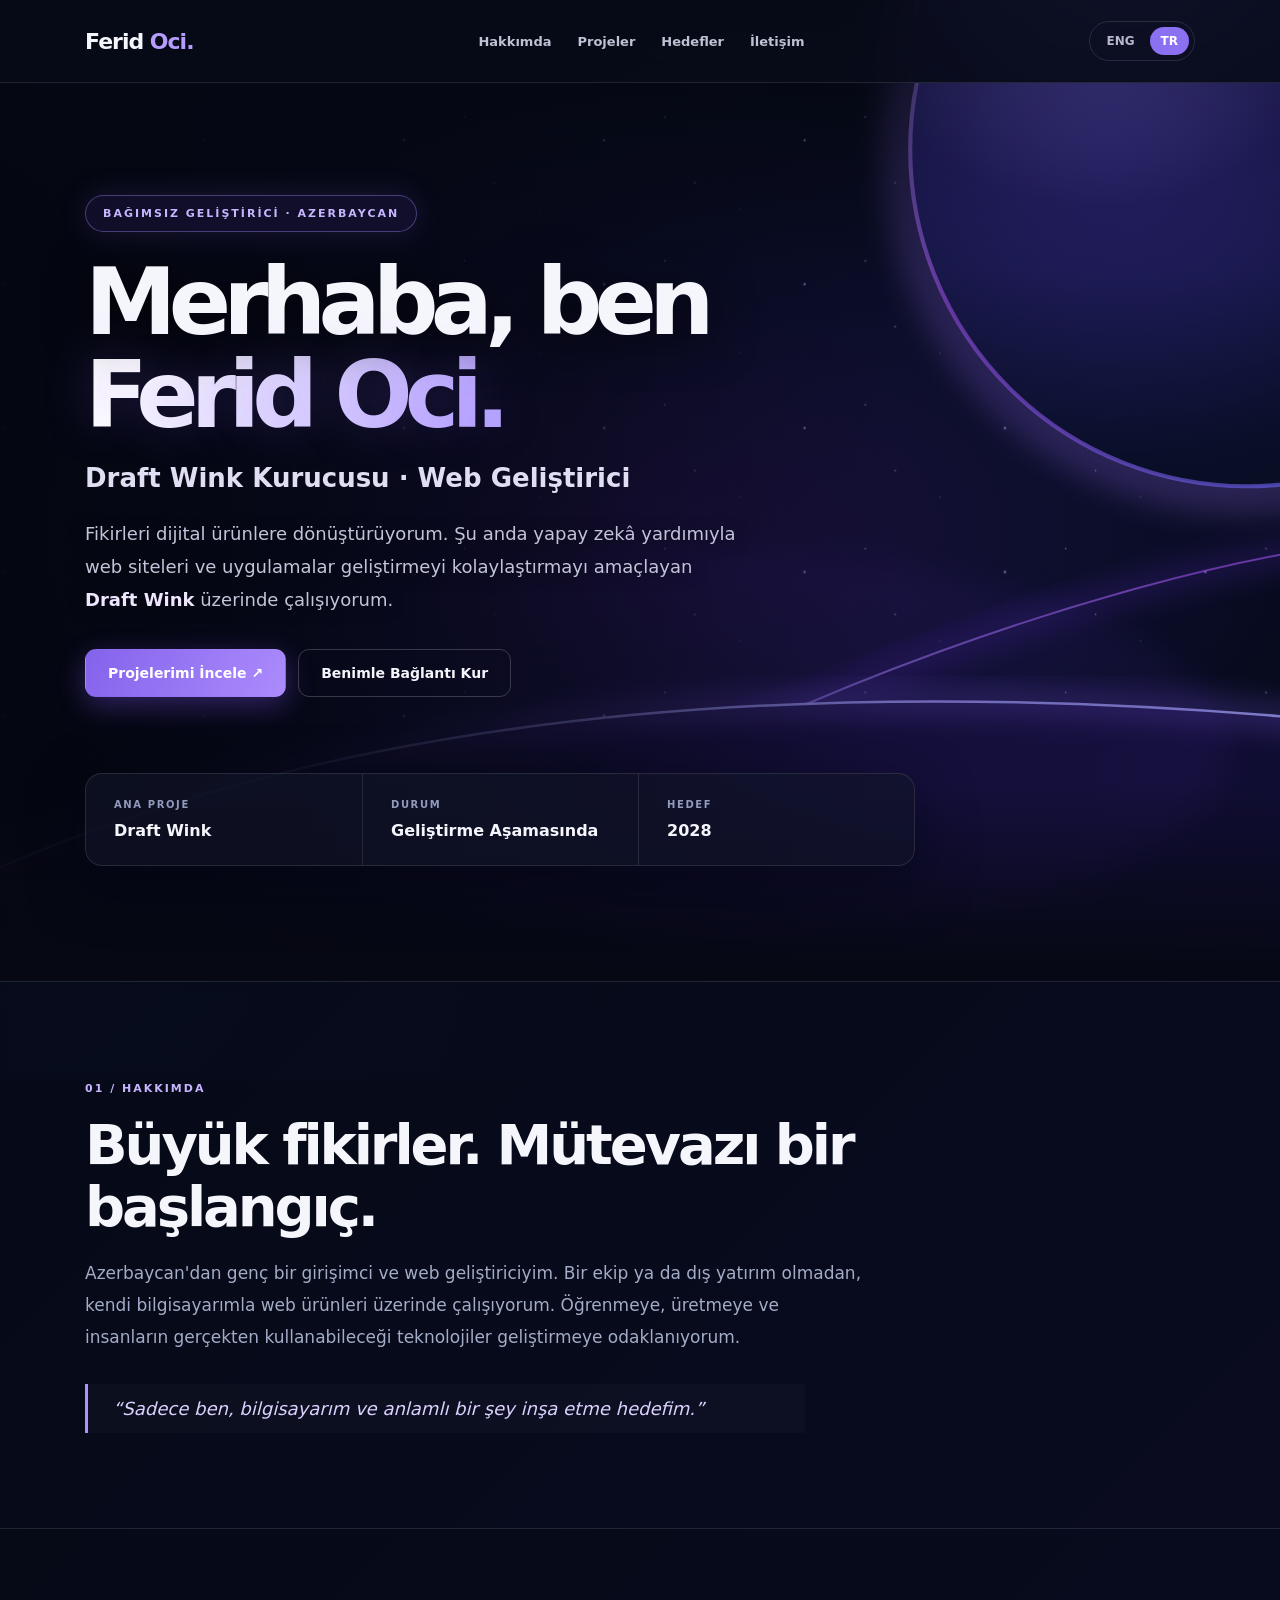
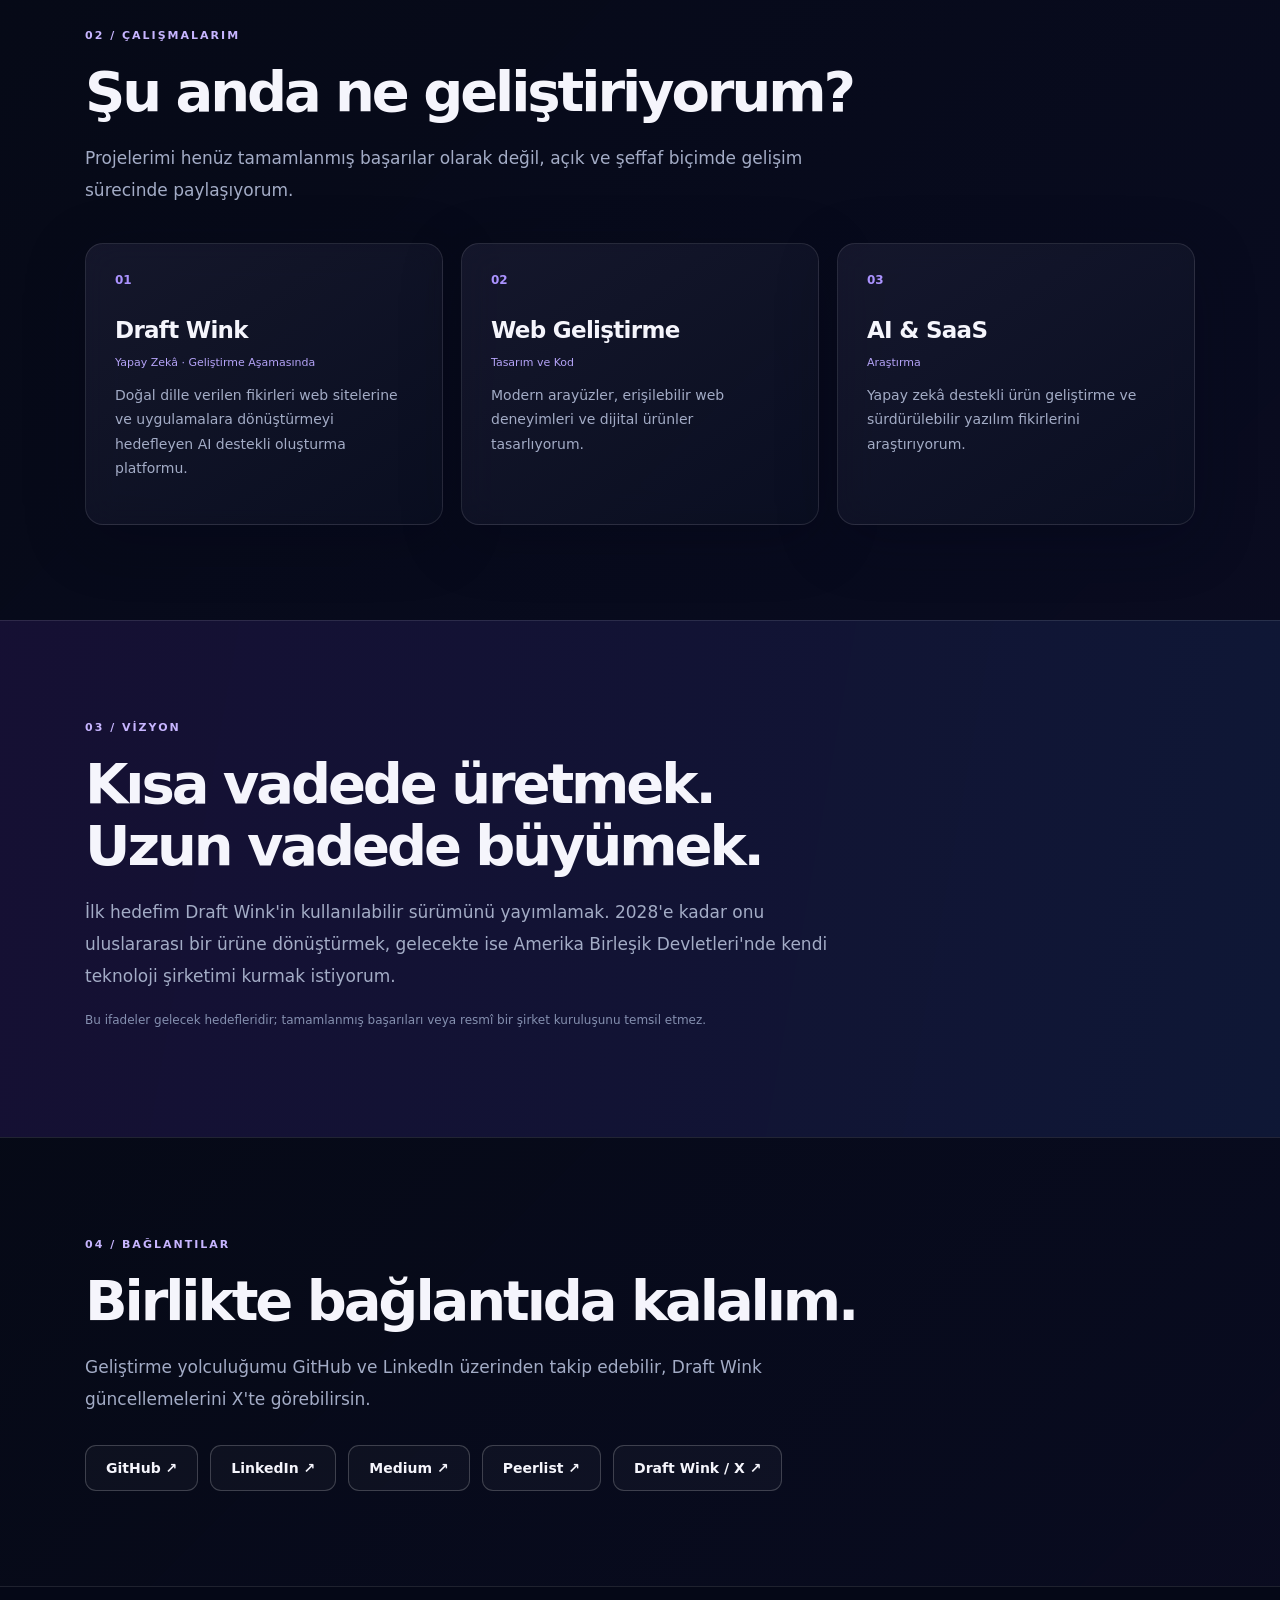
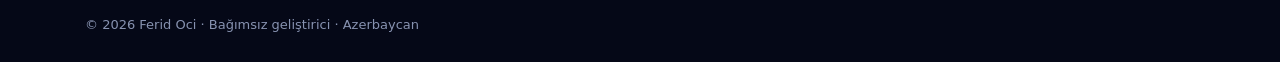
==== commit 1b818fda: "Add Ferid Oci Medium profile to portfolio and links" ====
--- a/index.html
+++ b/index.html
@@ -4,7 +4,7 @@
 <meta name="robots" content="index,follow,max-image-preview:large"><meta name="theme-color" content="#060813">
 <link rel="canonical" href="https://feridoci29-prog.github.io/"><link rel="alternate" hreflang="tr" href="https://feridoci29-prog.github.io/"><link rel="alternate" hreflang="en" href="https://feridoci29-prog.github.io/en/"><link rel="alternate" hreflang="x-default" href="https://feridoci29-prog.github.io/en/">
 <meta property="og:type" content="profile"><meta property="og:title" content="Ferid Oci | Draft Wink Kurucusu ve Web Geliştirici"><meta property="og:description" content="Ferid Oci, Azerbaycan'dan genç girişimci ve web geliştirici. Yapay zekâ ile web sitesi ve uygulama oluşturmayı hedefleyen Draft Wink'i geliştiriyor."><meta property="og:url" content="https://feridoci29-prog.github.io/">
-<script type="application/ld+json">{"@context":"https://schema.org","@type":"ProfilePage","name":"Ferid Oci | Draft Wink Kurucusu ve Web Geliştirici","url":"https://feridoci29-prog.github.io/","mainEntity":{"@type":"Person","name":"Ferid Oci","url":"https://feridoci29-prog.github.io/","jobTitle":"Founder of Draft Wink","description":"Ferid Oci, Azerbaycan'dan genç girişimci ve web geliştirici. Yapay zekâ ile web sitesi ve uygulama oluşturmayı hedefleyen Draft Wink'i geliştiriyor.","sameAs":["https://github.com/feridoci29-prog","https://www.linkedin.com/in/feridoci/","https://peerlist.io/feridoci"]}}</script>
+<script type="application/ld+json">{"@context":"https://schema.org","@type":"ProfilePage","name":"Ferid Oci | Draft Wink Kurucusu ve Web Geliştirici","url":"https://feridoci29-prog.github.io/","mainEntity":{"@type":"Person","name":"Ferid Oci","url":"https://feridoci29-prog.github.io/","jobTitle":"Founder of Draft Wink","description":"Ferid Oci, Azerbaycan'dan genç girişimci ve web geliştirici. Yapay zekâ ile web sitesi ve uygulama oluşturmayı hedefleyen Draft Wink'i geliştiriyor.","sameAs":["https://github.com/feridoci29-prog","https://www.linkedin.com/in/feridoci/","https://peerlist.io/feridoci","https://medium.com/@feridoci29"]}}</script>
 <style>:root{color-scheme:dark;--bg:#060813;--surface:#111429;--line:#ffffff1b;--txt:#f5f5fc;--mute:#a3acc6;--accent:#b59cff;font-family:Inter,ui-sans-serif,system-ui,-apple-system,"Segoe UI",sans-serif}*{box-sizing:border-box}html{scroll-behavior:smooth}body{margin:0;background:radial-gradient(ellipse 52% 36% at 85% 8%,#59309c40,transparent),radial-gradient(ellipse 44% 28% at 5% 53%,#253ca333,transparent),var(--bg);color:var(--txt);min-height:100vh}a{color:inherit;text-decoration:none}a:focus-visible{outline:2px solid var(--accent);outline-offset:4px}.container{width:min(1110px,calc(100% - 42px));margin:auto}.nav{min-height:82px;display:flex;align-items:center;gap:30px;justify-content:space-between}.brand{font-size:22px;font-weight:850;letter-spacing:-1px;white-space:nowrap}.brand em{font-style:normal;color:var(--accent)}header{border-bottom:1px solid var(--line);background:#080b17d9;backdrop-filter:blur(16px);position:sticky;top:0;z-index:5}.navlinks{display:flex;align-items:center;gap:26px;color:#bdc2d4;font-size:13px;font-weight:650}.navlinks a:hover{color:#fff}.languages{display:inline-flex;gap:4px;padding:5px;border:1px solid #65658a55;border-radius:999px}.languages a{padding:6px 11px;border-radius:999px;font-size:12px;font-weight:800;color:#b6b6cf}.languages a[aria-current=page]{background:#8c70f2;color:#fff}.hero{padding:112px 0 115px;position:relative;overflow:hidden}.hero:after{content:"";pointer-events:none;position:absolute;right:-270px;top:70px;width:690px;height:690px;border:1px solid #8566dd44;border-radius:50%;box-shadow:0 0 140px #7141a422,inset 40px 30px 100px #6844bf18}.hero-inner{position:relative;z-index:1}.eyebrow,.kicker{display:inline-block;font-size:11px;letter-spacing:2px;font-weight:800;color:#c7b5ff}.eyebrow{background:#7c57ef19;border:1px solid #a48bfd61;padding:11px 17px;border-radius:99px}.hero h1{font-size:clamp(60px,9.3vw,118px);letter-spacing:-.085em;line-height:1.01;max-width:920px;margin:25px 0 20px}.hero h1 span{display:block;background:linear-gradient(115deg,#fff 10%,#bba8ff 60%,#7b94ff);color:transparent;background-clip:text}.role{font-size:clamp(18px,2.5vw,26px);font-weight:600;color:#e0def3;margin:0 0 24px}.lead{font-size:18px;color:var(--mute);max-width:680px;line-height:1.85}.lead strong{color:#eee5ff}.actions{display:flex;gap:12px;flex-wrap:wrap;margin-top:32px}.btn{display:inline-flex;align-items:center;justify-content:center;min-height:48px;padding:12px 22px;border-radius:11px;border:1px solid #ffffff32;font-size:14px;font-weight:750;transition:transform .2s,background .2s}.btn:hover{transform:translateY(-2px)}.btn-primary{background:linear-gradient(115deg,#8463ec,#ac8bfd);border-color:transparent;color:white}.stats{display:grid;grid-template-columns:repeat(3,1fr);margin-top:76px;border:1px solid var(--line);border-radius:17px;background:#ffffff07;max-width:850px}.stat{padding:25px 28px}.stat+.stat{border-left:1px solid var(--line)}.stat small{display:block;color:#919bbb;letter-spacing:1.6px;font-weight:700;font-size:10px;margin-bottom:11px}.stat b{font-size:16px}.section{padding:95px 0;border-top:1px solid var(--line)}.section h2{font-size:clamp(32px,4.8vw,56px);letter-spacing:-.055em;line-height:1.12;margin:18px 0 19px;max-width:780px}.bodycopy{color:var(--mute);font-size:17px;line-height:1.88;max-width:780px}.quote{margin-top:30px;border-left:3px solid #ac91ff;padding:14px 25px;color:#dad1ff;font-size:18px;font-style:italic;background:#ffffff05;max-width:720px}.cards{display:grid;grid-template-columns:repeat(3,minmax(0,1fr));gap:18px;margin-top:36px}.card{border:1px solid var(--line);background:linear-gradient(145deg,#1b1d34b0,#0b1023b0);border-radius:18px;padding:29px;min-height:244px;transition:border-color .2s,transform .2s}.card:hover{border-color:#a18cf078;transform:translateY(-4px)}.card .num{color:#ab93ff;font-size:12px;font-weight:800}.card h3{font-size:23px;letter-spacing:-.7px;margin:30px 0 13px}.card p{color:var(--mute);font-size:14px;line-height:1.75}.card .tag{color:#b4a3f7;font-size:11px}.vision{background:linear-gradient(120deg,#17112b66,#101b3c33)}.note{font-size:12px;color:#8590b0;line-height:1.7;max-width:750px}.social{display:flex;gap:12px;flex-wrap:wrap;margin-top:29px}.social a{border:1px solid #ffffff33;padding:14px 20px;border-radius:11px;font-weight:700;font-size:14px;background:#ffffff08}.social a:hover{background:#ffffff18}footer{border-top:1px solid var(--line);padding:30px 0;color:#8792b0;font-size:13px}@media(max-width:760px){.nav{flex-wrap:wrap;padding:14px 0;gap:12px}.navlinks{order:3;width:100%;justify-content:space-between;gap:8px;font-size:12px}.hero{padding:78px 0 86px}.hero:after{width:380px;height:380px;right:-280px}.hero h1{font-size:clamp(50px,11vw,78px)}.lead{font-size:16px}.stats{margin-top:48px}.stat{padding:16px 12px}.stat b{font-size:13px}.cards{grid-template-columns:1fr}.section{padding:68px 0}.bodycopy{font-size:16px}}@media(prefers-reduced-motion:reduce){html{scroll-behavior:auto}*,*:before,*:after{transition:none!important}}
 .languages button{border:0;background:transparent;color:#b6b6cf;font:inherit;font-size:12px;font-weight:800;cursor:pointer;padding:7px 11px;border-radius:999px}.languages button.active{background:#8c70f2;color:white}.languages button:focus-visible{outline:2px solid #d1c3ff;outline-offset:3px}/* Cosmic visual experience */
 body{background:#050817!important;position:relative;isolation:isolate}
@@ -57,12 +57,12 @@
 <section id="about" class="section"><div class="container"><div class="kicker">01 / HAKKIMDA</div><h2>Büyük fikirler. Mütevazı bir başlangıç.</h2><p class="bodycopy">Azerbaycan'dan genç bir girişimci ve web geliştiriciyim. Bir ekip ya da dış yatırım olmadan, kendi bilgisayarımla web ürünleri üzerinde çalışıyorum. Öğrenmeye, üretmeye ve insanların gerçekten kullanabileceği teknolojiler geliştirmeye odaklanıyorum.</p><div class="quote">“Sadece ben, bilgisayarım ve anlamlı bir şey inşa etme hedefim.”</div></div></section>
 <section id="work" class="section"><div class="container"><div class="kicker">02 / ÇALIŞMALARIM</div><h2>Şu anda ne geliştiriyorum?</h2><p class="bodycopy">Projelerimi henüz tamamlanmış başarılar olarak değil, açık ve şeffaf biçimde gelişim sürecinde paylaşıyorum.</p><div class="cards"><article class="card"><div class="num">01</div><h3>Draft Wink</h3><div class="tag">Yapay Zekâ · Geliştirme Aşamasında</div><p>Doğal dille verilen fikirleri web sitelerine ve uygulamalara dönüştürmeyi hedefleyen AI destekli oluşturma platformu.</p></article><article class="card"><div class="num">02</div><h3>Web Geliştirme</h3><div class="tag">Tasarım ve Kod</div><p>Modern arayüzler, erişilebilir web deneyimleri ve dijital ürünler tasarlıyorum.</p></article><article class="card"><div class="num">03</div><h3>AI & SaaS</h3><div class="tag">Araştırma</div><p>Yapay zekâ destekli ürün geliştirme ve sürdürülebilir yazılım fikirlerini araştırıyorum.</p></article></div></div></section>
 <section id="vision" class="section vision"><div class="container"><div class="kicker">03 / VİZYON</div><h2>Kısa vadede üretmek. Uzun vadede büyümek.</h2><p class="bodycopy">İlk hedefim Draft Wink'in kullanılabilir sürümünü yayımlamak. 2028'e kadar onu uluslararası bir ürüne dönüştürmek, gelecekte ise Amerika Birleşik Devletleri'nde kendi teknoloji şirketimi kurmak istiyorum.</p><p class="note">Bu ifadeler gelecek hedefleridir; tamamlanmış başarıları veya resmî bir şirket kuruluşunu temsil etmez.</p></div></section>
-<section id="connect" class="section"><div class="container"><div class="kicker">04 / BAĞLANTILAR</div><h2>Birlikte bağlantıda kalalım.</h2><p class="bodycopy">Geliştirme yolculuğumu GitHub ve LinkedIn üzerinden takip edebilir, Draft Wink güncellemelerini X'te görebilirsin.</p><div class="social"><a href="https://github.com/feridoci29-prog" target="_blank" rel="noopener noreferrer">GitHub ↗</a><a href="https://www.linkedin.com/in/feridoci/" target="_blank" rel="noopener noreferrer">LinkedIn ↗</a><a href="https://peerlist.io/feridoci" target="_blank" rel="noopener noreferrer">Peerlist ↗</a><a href="https://x.com/DraftWink" target="_blank" rel="noopener noreferrer">Draft Wink / X ↗</a></div></div></section></main>
+<section id="connect" class="section"><div class="container"><div class="kicker">04 / BAĞLANTILAR</div><h2>Birlikte bağlantıda kalalım.</h2><p class="bodycopy">Geliştirme yolculuğumu GitHub ve LinkedIn üzerinden takip edebilir, Draft Wink güncellemelerini X'te görebilirsin.</p><div class="social"><a href="https://github.com/feridoci29-prog" target="_blank" rel="noopener noreferrer">GitHub ↗</a><a href="https://www.linkedin.com/in/feridoci/" target="_blank" rel="noopener noreferrer">LinkedIn ↗</a><a href="https://medium.com/@feridoci29" target="_blank" rel="noopener noreferrer">Medium ↗</a><a href="https://peerlist.io/feridoci" target="_blank" rel="noopener noreferrer">Peerlist ↗</a><a href="https://x.com/DraftWink" target="_blank" rel="noopener noreferrer">Draft Wink / X ↗</a></div></div></section></main>
 <footer><div class="container">© 2026 Ferid Oci · Bağımsız geliştirici · Azerbaycan</div></footer><template id="english-main"><section class="hero"><div class="container hero-inner"><span class="eyebrow">INDEPENDENT BUILDER · AZERBAIJAN</span><h1>Hi, I'm<span>Ferid Oci.</span></h1><p class="role">Founder of Draft Wink · Web Developer</p><p class="lead">I turn ideas into digital experiences. I'm currently building <strong>Draft Wink</strong>, an AI-powered platform aiming to make it easier to create websites and applications.</p><div class="actions"><a class="btn btn-primary" href="#work">Explore My Work ↗</a><a class="btn" href="#connect">Get in Touch</a></div><div class="stats"><div class="stat"><small>MAIN PROJECT</small><b>Draft Wink</b></div><div class="stat"><small>STATUS</small><b>In Development</b></div><div class="stat"><small>GOAL</small><b>2028</b></div></div></div></section>
 <section id="about" class="section"><div class="container"><div class="kicker">01 / ABOUT</div><h2>Big ideas. Humble beginnings.</h2><p class="bodycopy">I'm a young entrepreneur and web developer from Azerbaijan. With no outside funding or team, I'm independently building web products using my computer and skills. I focus on learning, shipping, and creating technology people can genuinely use.</p><div class="quote">“Just me, my computer, and a vision to build something meaningful.”</div></div></section>
 <section id="work" class="section"><div class="container"><div class="kicker">02 / MY WORK</div><h2>What I'm building</h2><p class="bodycopy">I share my journey openly, distinguishing products in development from completed achievements.</p><div class="cards"><article class="card"><div class="num">01</div><h3>Draft Wink</h3><div class="tag">Artificial Intelligence · In Development</div><p>An AI-assisted creation platform aiming to turn natural-language ideas into websites and applications.</p></article><article class="card"><div class="num">02</div><h3>Web Development</h3><div class="tag">Design & Code</div><p>Designing modern interfaces, accessible web experiences, and digital products.</p></article><article class="card"><div class="num">03</div><h3>AI & SaaS</h3><div class="tag">Exploration</div><p>Exploring AI-powered product development and sustainable software ideas.</p></article></div></div></section>
 <section id="vision" class="section vision"><div class="container"><div class="kicker">03 / VISION</div><h2>Build now. Grow with purpose.</h2><p class="bodycopy">My first goal is to launch a usable version of Draft Wink. I aim to grow it internationally by 2028 and eventually establish a technology company in the United States.</p><p class="note">These are future ambitions, not claims of completed milestones or an incorporated company.</p></div></section>
-<section id="connect" class="section"><div class="container"><div class="kicker">04 / CONNECT</div><h2>Let's stay connected.</h2><p class="bodycopy">Follow my development journey on GitHub and LinkedIn, or find Draft Wink updates on X.</p><div class="social"><a href="https://github.com/feridoci29-prog" target="_blank" rel="noopener noreferrer">GitHub ↗</a><a href="https://www.linkedin.com/in/feridoci/" target="_blank" rel="noopener noreferrer">LinkedIn ↗</a><a href="https://peerlist.io/feridoci" target="_blank" rel="noopener noreferrer">Peerlist ↗</a><a href="https://x.com/DraftWink" target="_blank" rel="noopener noreferrer">Draft Wink / X ↗</a></div></div></section></template><template id="english-footer"><div class="container">© 2026 Ferid Oci · Independent builder · Azerbaijan</div></template><script>
+<section id="connect" class="section"><div class="container"><div class="kicker">04 / CONNECT</div><h2>Let's stay connected.</h2><p class="bodycopy">Follow my development journey on GitHub and LinkedIn, or find Draft Wink updates on X.</p><div class="social"><a href="https://github.com/feridoci29-prog" target="_blank" rel="noopener noreferrer">GitHub ↗</a><a href="https://www.linkedin.com/in/feridoci/" target="_blank" rel="noopener noreferrer">LinkedIn ↗</a><a href="https://medium.com/@feridoci29" target="_blank" rel="noopener noreferrer">Medium ↗</a><a href="https://peerlist.io/feridoci" target="_blank" rel="noopener noreferrer">Peerlist ↗</a><a href="https://x.com/DraftWink" target="_blank" rel="noopener noreferrer">Draft Wink / X ↗</a></div></div></section></template><template id="english-footer"><div class="container">© 2026 Ferid Oci · Independent builder · Azerbaijan</div></template><script>
 (function(){
   const dictionary={
     tr:{title:"Ferid Oci | Draft Wink Kurucusu ve Web Geliştirici",description:"Ferid Oci, Azerbaycan'dan genç girişimci ve web geliştirici. Yapay zekâ ile web sitesi ve uygulama oluşturmayı hedefleyen Draft Wink'i geliştiriyor.",nav:["Hakkımda","Projeler","Hedefler","İletişim"]},
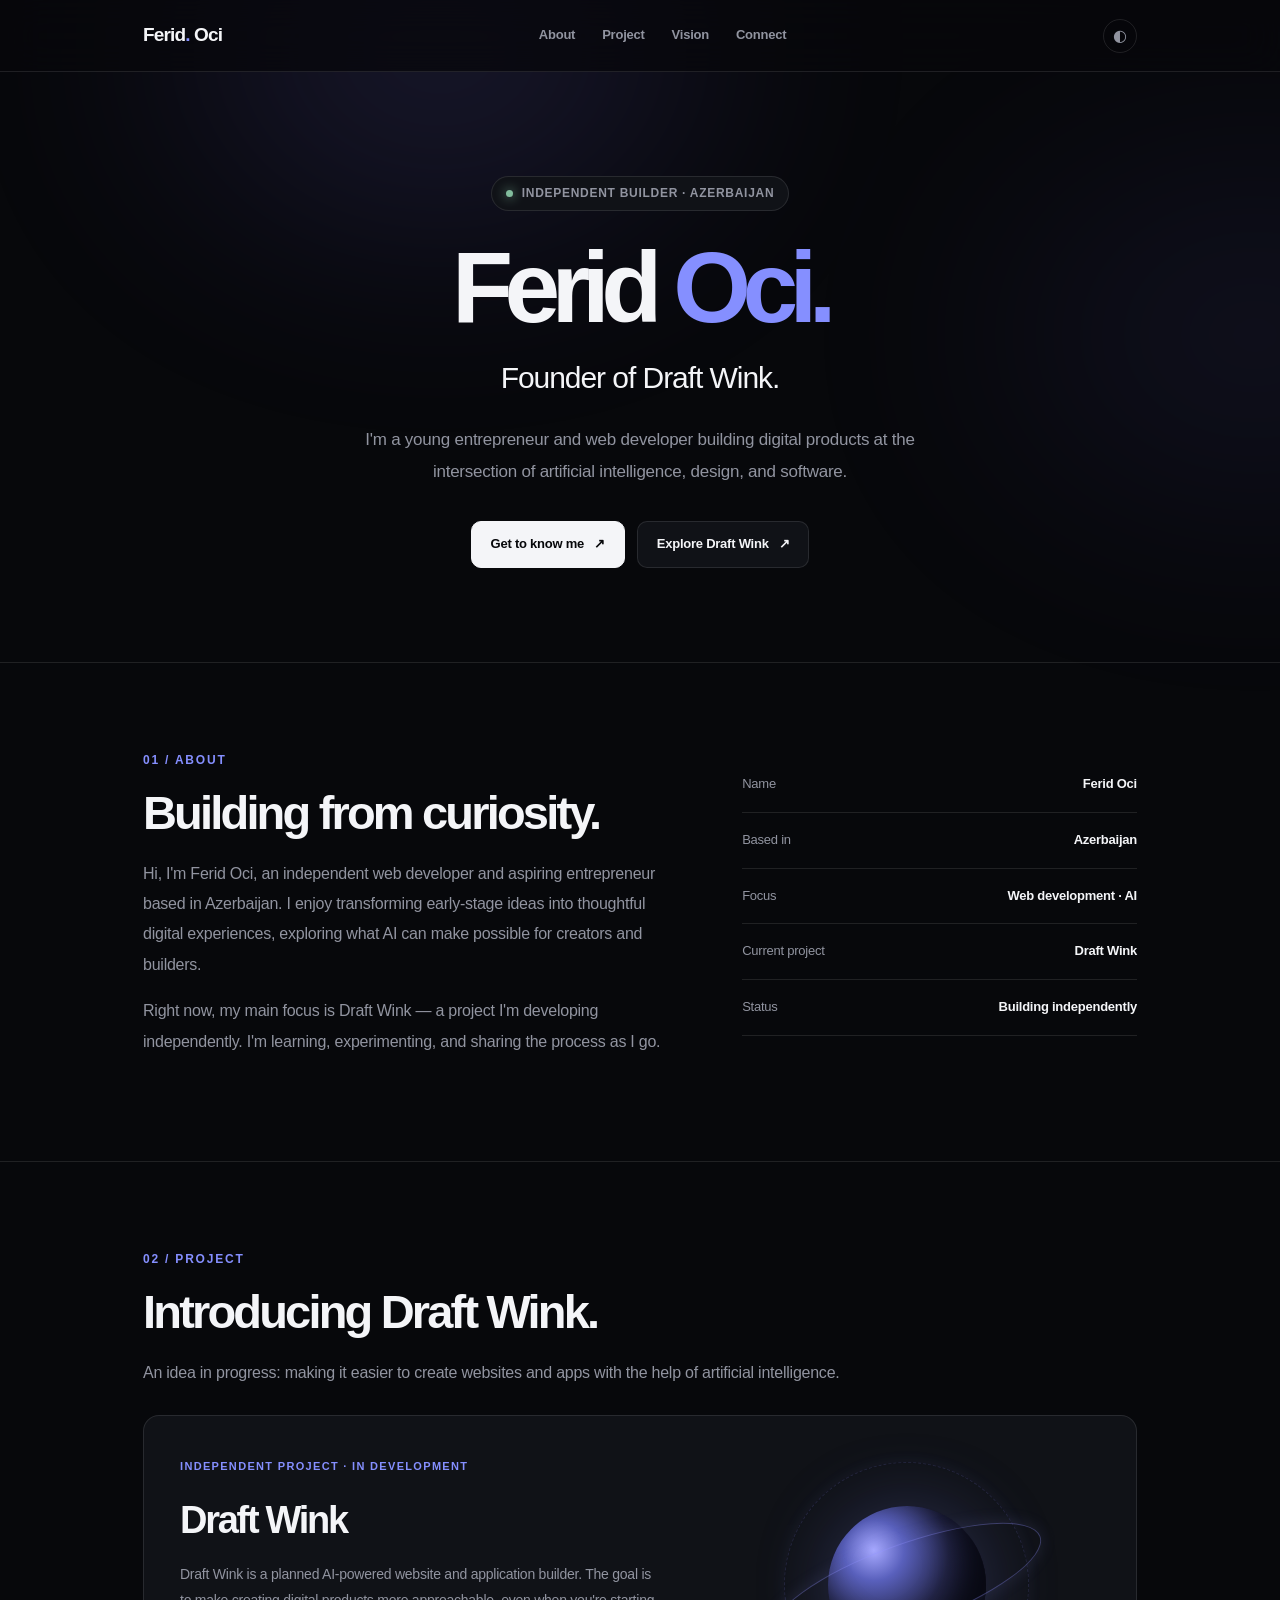
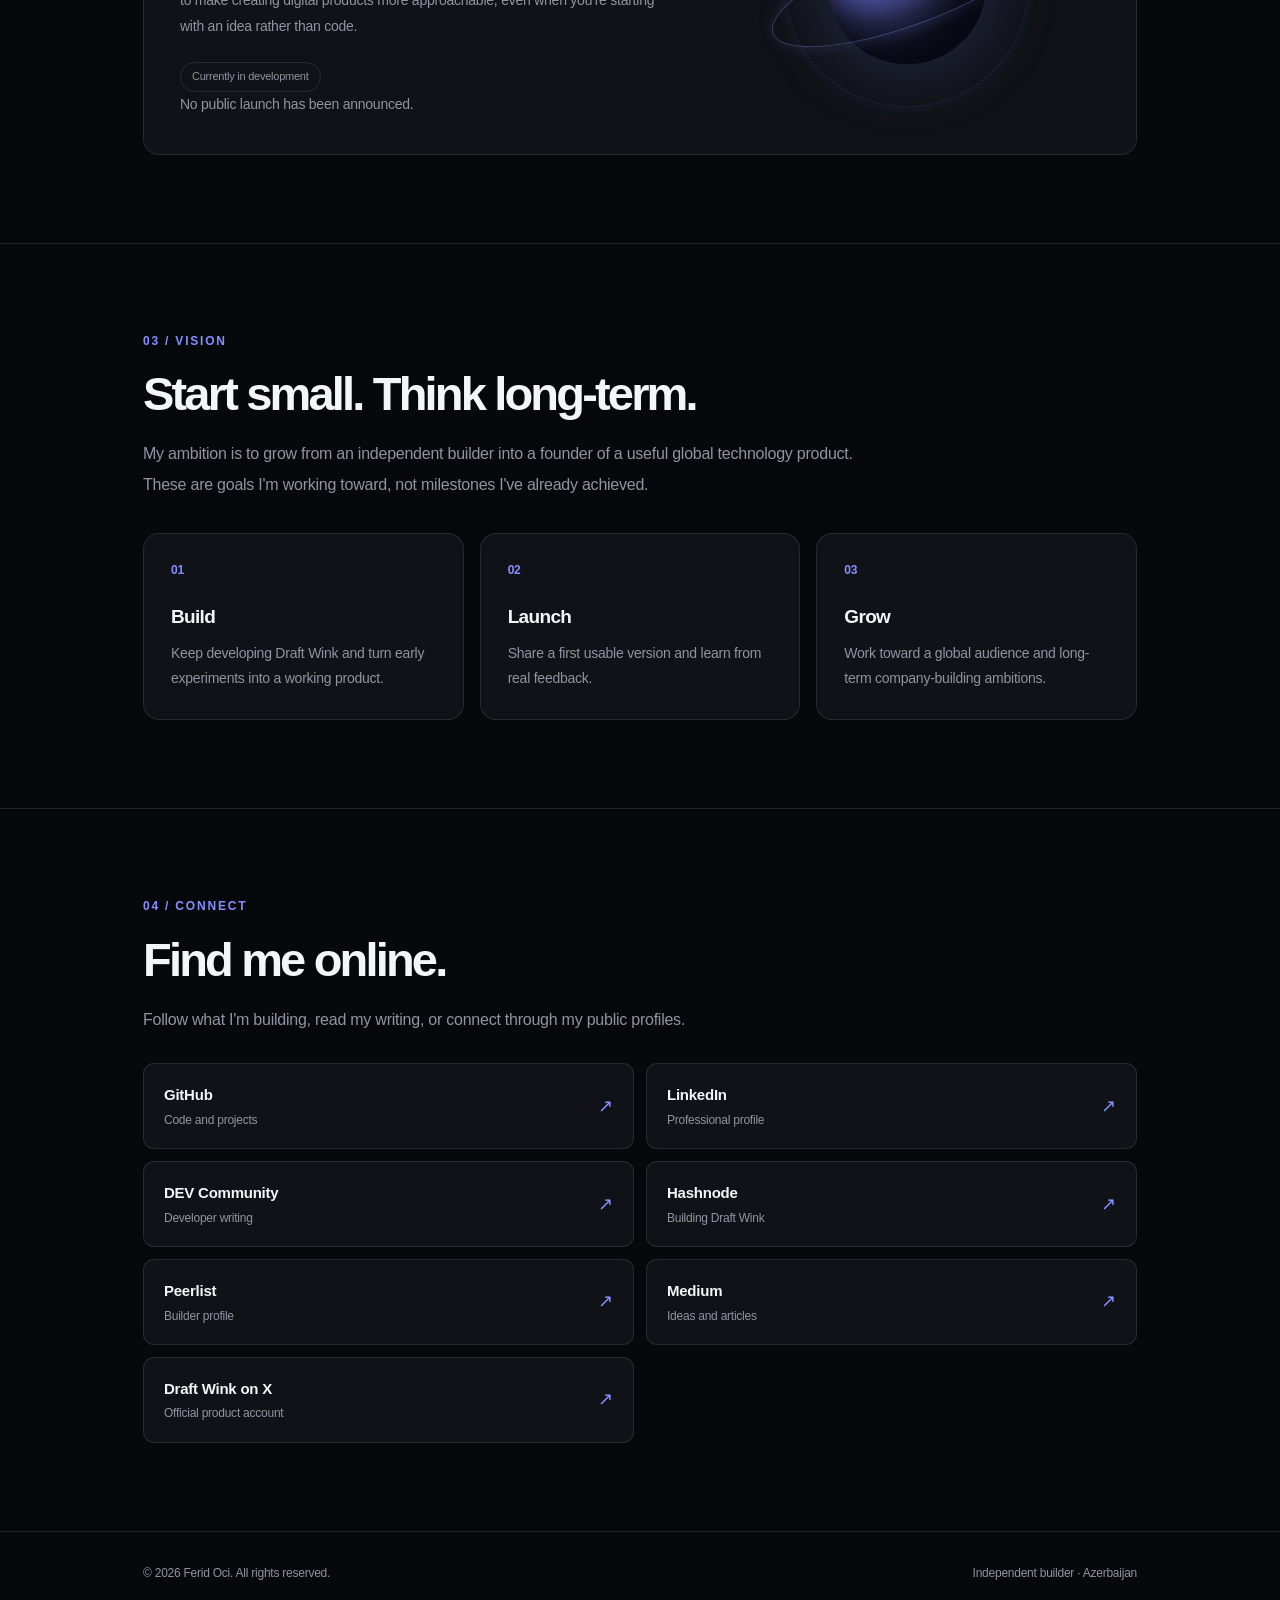
==== commit fc19f733: "Redesign Ferid Oci GitHub Pages as English-only minimal single-page portfolio inspired by Mitfly" ====
--- a/index.html
+++ b/index.html
@@ -1,106 +1,43 @@
 <!doctype html>
-<html lang="tr"><head><meta charset="utf-8"><meta name="viewport" content="width=device-width, initial-scale=1">
-<title>Ferid Oci | Draft Wink Kurucusu ve Web Geliştirici</title><meta name="description" content="Ferid Oci, Azerbaycan'dan genç girişimci ve web geliştirici. Yapay zekâ ile web sitesi ve uygulama oluşturmayı hedefleyen Draft Wink'i geliştiriyor.">
-<meta name="robots" content="index,follow,max-image-preview:large"><meta name="theme-color" content="#060813">
-<link rel="canonical" href="https://feridoci29-prog.github.io/"><link rel="alternate" hreflang="tr" href="https://feridoci29-prog.github.io/"><link rel="alternate" hreflang="en" href="https://feridoci29-prog.github.io/en/"><link rel="alternate" hreflang="x-default" href="https://feridoci29-prog.github.io/en/">
-<meta property="og:type" content="profile"><meta property="og:title" content="Ferid Oci | Draft Wink Kurucusu ve Web Geliştirici"><meta property="og:description" content="Ferid Oci, Azerbaycan'dan genç girişimci ve web geliştirici. Yapay zekâ ile web sitesi ve uygulama oluşturmayı hedefleyen Draft Wink'i geliştiriyor."><meta property="og:url" content="https://feridoci29-prog.github.io/">
-<script type="application/ld+json">{"@context":"https://schema.org","@type":"ProfilePage","name":"Ferid Oci | Draft Wink Kurucusu ve Web Geliştirici","url":"https://feridoci29-prog.github.io/","mainEntity":{"@type":"Person","name":"Ferid Oci","url":"https://feridoci29-prog.github.io/","jobTitle":"Founder of Draft Wink","description":"Ferid Oci, Azerbaycan'dan genç girişimci ve web geliştirici. Yapay zekâ ile web sitesi ve uygulama oluşturmayı hedefleyen Draft Wink'i geliştiriyor.","sameAs":["https://github.com/feridoci29-prog","https://www.linkedin.com/in/feridoci/","https://peerlist.io/feridoci","https://medium.com/@feridoci29"]}}</script>
-<style>:root{color-scheme:dark;--bg:#060813;--surface:#111429;--line:#ffffff1b;--txt:#f5f5fc;--mute:#a3acc6;--accent:#b59cff;font-family:Inter,ui-sans-serif,system-ui,-apple-system,"Segoe UI",sans-serif}*{box-sizing:border-box}html{scroll-behavior:smooth}body{margin:0;background:radial-gradient(ellipse 52% 36% at 85% 8%,#59309c40,transparent),radial-gradient(ellipse 44% 28% at 5% 53%,#253ca333,transparent),var(--bg);color:var(--txt);min-height:100vh}a{color:inherit;text-decoration:none}a:focus-visible{outline:2px solid var(--accent);outline-offset:4px}.container{width:min(1110px,calc(100% - 42px));margin:auto}.nav{min-height:82px;display:flex;align-items:center;gap:30px;justify-content:space-between}.brand{font-size:22px;font-weight:850;letter-spacing:-1px;white-space:nowrap}.brand em{font-style:normal;color:var(--accent)}header{border-bottom:1px solid var(--line);background:#080b17d9;backdrop-filter:blur(16px);position:sticky;top:0;z-index:5}.navlinks{display:flex;align-items:center;gap:26px;color:#bdc2d4;font-size:13px;font-weight:650}.navlinks a:hover{color:#fff}.languages{display:inline-flex;gap:4px;padding:5px;border:1px solid #65658a55;border-radius:999px}.languages a{padding:6px 11px;border-radius:999px;font-size:12px;font-weight:800;color:#b6b6cf}.languages a[aria-current=page]{background:#8c70f2;color:#fff}.hero{padding:112px 0 115px;position:relative;overflow:hidden}.hero:after{content:"";pointer-events:none;position:absolute;right:-270px;top:70px;width:690px;height:690px;border:1px solid #8566dd44;border-radius:50%;box-shadow:0 0 140px #7141a422,inset 40px 30px 100px #6844bf18}.hero-inner{position:relative;z-index:1}.eyebrow,.kicker{display:inline-block;font-size:11px;letter-spacing:2px;font-weight:800;color:#c7b5ff}.eyebrow{background:#7c57ef19;border:1px solid #a48bfd61;padding:11px 17px;border-radius:99px}.hero h1{font-size:clamp(60px,9.3vw,118px);letter-spacing:-.085em;line-height:1.01;max-width:920px;margin:25px 0 20px}.hero h1 span{display:block;background:linear-gradient(115deg,#fff 10%,#bba8ff 60%,#7b94ff);color:transparent;background-clip:text}.role{font-size:clamp(18px,2.5vw,26px);font-weight:600;color:#e0def3;margin:0 0 24px}.lead{font-size:18px;color:var(--mute);max-width:680px;line-height:1.85}.lead strong{color:#eee5ff}.actions{display:flex;gap:12px;flex-wrap:wrap;margin-top:32px}.btn{display:inline-flex;align-items:center;justify-content:center;min-height:48px;padding:12px 22px;border-radius:11px;border:1px solid #ffffff32;font-size:14px;font-weight:750;transition:transform .2s,background .2s}.btn:hover{transform:translateY(-2px)}.btn-primary{background:linear-gradient(115deg,#8463ec,#ac8bfd);border-color:transparent;color:white}.stats{display:grid;grid-template-columns:repeat(3,1fr);margin-top:76px;border:1px solid var(--line);border-radius:17px;background:#ffffff07;max-width:850px}.stat{padding:25px 28px}.stat+.stat{border-left:1px solid var(--line)}.stat small{display:block;color:#919bbb;letter-spacing:1.6px;font-weight:700;font-size:10px;margin-bottom:11px}.stat b{font-size:16px}.section{padding:95px 0;border-top:1px solid var(--line)}.section h2{font-size:clamp(32px,4.8vw,56px);letter-spacing:-.055em;line-height:1.12;margin:18px 0 19px;max-width:780px}.bodycopy{color:var(--mute);font-size:17px;line-height:1.88;max-width:780px}.quote{margin-top:30px;border-left:3px solid #ac91ff;padding:14px 25px;color:#dad1ff;font-size:18px;font-style:italic;background:#ffffff05;max-width:720px}.cards{display:grid;grid-template-columns:repeat(3,minmax(0,1fr));gap:18px;margin-top:36px}.card{border:1px solid var(--line);background:linear-gradient(145deg,#1b1d34b0,#0b1023b0);border-radius:18px;padding:29px;min-height:244px;transition:border-color .2s,transform .2s}.card:hover{border-color:#a18cf078;transform:translateY(-4px)}.card .num{color:#ab93ff;font-size:12px;font-weight:800}.card h3{font-size:23px;letter-spacing:-.7px;margin:30px 0 13px}.card p{color:var(--mute);font-size:14px;line-height:1.75}.card .tag{color:#b4a3f7;font-size:11px}.vision{background:linear-gradient(120deg,#17112b66,#101b3c33)}.note{font-size:12px;color:#8590b0;line-height:1.7;max-width:750px}.social{display:flex;gap:12px;flex-wrap:wrap;margin-top:29px}.social a{border:1px solid #ffffff33;padding:14px 20px;border-radius:11px;font-weight:700;font-size:14px;background:#ffffff08}.social a:hover{background:#ffffff18}footer{border-top:1px solid var(--line);padding:30px 0;color:#8792b0;font-size:13px}@media(max-width:760px){.nav{flex-wrap:wrap;padding:14px 0;gap:12px}.navlinks{order:3;width:100%;justify-content:space-between;gap:8px;font-size:12px}.hero{padding:78px 0 86px}.hero:after{width:380px;height:380px;right:-280px}.hero h1{font-size:clamp(50px,11vw,78px)}.lead{font-size:16px}.stats{margin-top:48px}.stat{padding:16px 12px}.stat b{font-size:13px}.cards{grid-template-columns:1fr}.section{padding:68px 0}.bodycopy{font-size:16px}}@media(prefers-reduced-motion:reduce){html{scroll-behavior:auto}*,*:before,*:after{transition:none!important}}
-.languages button{border:0;background:transparent;color:#b6b6cf;font:inherit;font-size:12px;font-weight:800;cursor:pointer;padding:7px 11px;border-radius:999px}.languages button.active{background:#8c70f2;color:white}.languages button:focus-visible{outline:2px solid #d1c3ff;outline-offset:3px}/* Cosmic visual experience */
-body{background:#050817!important;position:relative;isolation:isolate}
-body::before{content:"";position:fixed;inset:0;z-index:-2;pointer-events:none;background:linear-gradient(90deg,#050817ed 0%,#050817b3 46%,#05081755 100%),url('/assets/cosmic-background.svg') center top/cover no-repeat}
-body::after{content:"";position:fixed;inset:-20%;pointer-events:none;z-index:-1;background:radial-gradient(circle at 60% 45%,#7d40ff18,transparent 36%),radial-gradient(circle at 15% 85%,#3267f51a,transparent 37%);animation:nebulaDrift 20s ease-in-out infinite alternate}
-.hero{min-height:700px;display:flex;align-items:center}
-.hero:before{content:"";position:absolute;inset:0;pointer-events:none;background:linear-gradient(180deg,#070a1400 75%,#050817e8)}
-.hero:after{opacity:.4;animation:orbitBreath 11s ease-in-out infinite alternate}
-.hero h1 span{text-shadow:0 0 50px #8d69f33a}
-.eyebrow{box-shadow:0 0 30px #9c7dff25}
-.card{backdrop-filter:blur(16px);box-shadow:0 15px 60px #03031544;position:relative;overflow:hidden}
-.card:before{content:"";position:absolute;inset:0;pointer-events:none;background:radial-gradient(400px circle at var(--mx,50%) var(--my,0%),#b69aff1b,transparent 65%);opacity:0;transition:opacity .3s}
-.card:hover:before{opacity:1}.card:hover{box-shadow:0 22px 64px #4430ac2a;border-color:#b29aff99}
-.section{background:linear-gradient(135deg,#070a17d8,#0b0d23cb);backdrop-filter:blur(8px)}
-.section.vision{background:linear-gradient(100deg,#171136ed,#111a3bd9)}
-.btn-primary{box-shadow:0 8px 28px #865aff55}.btn-primary:hover{box-shadow:0 13px 38px #946fff8c}
-.stat{transition:background .25s}.stat:hover{background:#a38bff12}
-.reveal-on-scroll{opacity:0;transform:translateY(25px);transition:opacity .8s ease,transform .8s ease}
-.reveal-on-scroll.is-visible{opacity:1;transform:translateY(0)}
-#cursor-glow{position:fixed;width:320px;height:320px;left:0;top:0;border-radius:50%;background:radial-gradient(circle,#9a76fa28 0%,#9164ff0b 38%,transparent 70%);pointer-events:none;z-index:20;transform:translate3d(-500px,-500px,0);mix-blend-mode:screen}
-.touch-pulse{position:fixed;width:12px;height:12px;border-radius:50%;pointer-events:none;border:2px solid #b4a1ff;z-index:30;animation:touchPulse .6s ease-out forwards}
-@keyframes nebulaDrift{from{transform:translate3d(-2%,0,0) scale(1)}to{transform:translate3d(2%,-2%,0) scale(1.08)}}
-@keyframes orbitBreath{from{transform:translateY(0)}to{transform:translateY(-18px)}}
-@keyframes touchPulse{from{transform:translate(-50%,-50%) scale(.4);opacity:1}to{transform:translate(-50%,-50%) scale(6);opacity:0}}
-@media(hover:hover) and (pointer:fine){a,button{cursor:pointer}a:hover,button:hover{filter:brightness(1.07)}}
-@media(max-width:760px){.hero{min-height:600px}body::before{background-position:65% top;background-image:linear-gradient(90deg,#050817ed,#050817ab),url('/assets/cosmic-background.svg')}#cursor-glow{display:none}}
-@media(prefers-reduced-motion:reduce){body::after,.hero:after{animation:none!important}.reveal-on-scroll{opacity:1!important;transform:none!important;transition:none!important}.touch-pulse{display:none}}
+<html lang="en" data-theme="dark">
+<head>
+<meta charset="utf-8"><meta name="viewport" content="width=device-width,initial-scale=1">
+<title>Ferid Oci | Founder of Draft Wink</title>
+<meta name="description" content="Ferid Oci is an independent web developer and young entrepreneur from Azerbaijan, building Draft Wink — an AI-powered website and app builder currently in development.">
+<meta name="robots" content="index,follow,max-image-preview:large"><meta name="theme-color" content="#08090c">
 
-/* Draft Wink founder hero photography */
-.hero{min-height:min(790px,94vh);background:linear-gradient(90deg,rgba(4,6,16,.94) 0%,rgba(5,7,20,.91) 24%,rgba(5,7,20,.66) 45%,rgba(5,7,20,.20) 70%,rgba(5,7,20,.1) 100%),url('/assets/draft-wink-hero.webp') center center/cover no-repeat,url('/assets/cosmic-background.svg') center center/cover no-repeat;isolation:isolate}
-.hero:before{background:linear-gradient(0deg,#060813 0%,transparent 22%,transparent 79%,#0608136b 100%)!important;z-index:0}
-.hero:after{display:none}
-.hero-inner{max-width:1110px}
-.hero .hero-inner>.eyebrow,.hero .hero-inner>h1,.hero .hero-inner>.role,.hero .hero-inner>.lead,.hero .hero-inner>.actions{max-width:660px}
-.hero .lead{max-width:590px;color:#c2c4d9;text-shadow:0 2px 15px #0009}
-.hero .stats{max-width:830px;background:#111428a8;backdrop-filter:blur(14px);box-shadow:0 18px 55px #04061690}
-.hero h1{font-size:clamp(54px,7.2vw,92px);text-shadow:0 8px 45px #000a}
-.hero{animation:dwHeroReveal 1.3s ease both}
-.hero .hero-inner{animation:dwTextRise 1s ease .15s both}
-.hero .eyebrow{backdrop-filter:blur(10px)}
-.hero::selection{background:#7854f4}
-@keyframes dwHeroReveal{from{opacity:.55}to{opacity:1}}
-@keyframes dwTextRise{from{opacity:0;transform:translateY(18px)}to{opacity:1;transform:translateY(0)}}
-@media(min-width:900px) and (prefers-reduced-motion:no-preference){.hero{background-size:cover;transition:background-position .7s ease}}
-@media(max-width:760px){.hero{min-height:690px;background:linear-gradient(180deg,#060814be 0%,#060814e8 55%,#060814 100%),url('/assets/draft-wink-hero.webp') 58% center/cover no-repeat,url('/assets/cosmic-background.svg') center center/cover no-repeat}.hero .stats{background:#111429db}.hero h1{font-size:clamp(46px,10vw,72px)}}
-@media(prefers-reduced-motion:reduce){.hero,.hero .hero-inner{animation:none!important}}
-</style></head><body>
-<header><nav class="container nav" aria-label="Main navigation"><a href="https://feridoci29-prog.github.io/" class="brand">Ferid <em>Oci.</em></a><div class="navlinks"><a href="#about">Hakkımda</a><a href="#work">Projeler</a><a href="#vision">Hedefler</a><a href="#connect">İletişim</a></div><div class="languages" aria-label="Site language"><button type="button" data-lang="en" aria-label="Switch to English">ENG</button><button type="button" data-lang="tr" aria-label="Türkçeye geç">TR</button></div></nav></header>
-<main><section class="hero"><div class="container hero-inner"><span class="eyebrow">BAĞIMSIZ GELİŞTİRİCİ · AZERBAYCAN</span><h1>Merhaba, ben<span>Ferid Oci.</span></h1><p class="role">Draft Wink Kurucusu · Web Geliştirici</p><p class="lead">Fikirleri dijital ürünlere dönüştürüyorum. Şu anda yapay zekâ yardımıyla web siteleri ve uygulamalar geliştirmeyi kolaylaştırmayı amaçlayan <strong>Draft Wink</strong> üzerinde çalışıyorum.</p><div class="actions"><a class="btn btn-primary" href="#work">Projelerimi İncele ↗</a><a class="btn" href="#connect">Benimle Bağlantı Kur</a></div><div class="stats"><div class="stat"><small>ANA PROJE</small><b>Draft Wink</b></div><div class="stat"><small>DURUM</small><b>Geliştirme Aşamasında</b></div><div class="stat"><small>HEDEF</small><b>2028</b></div></div></div></section>
-<section id="about" class="section"><div class="container"><div class="kicker">01 / HAKKIMDA</div><h2>Büyük fikirler. Mütevazı bir başlangıç.</h2><p class="bodycopy">Azerbaycan'dan genç bir girişimci ve web geliştiriciyim. Bir ekip ya da dış yatırım olmadan, kendi bilgisayarımla web ürünleri üzerinde çalışıyorum. Öğrenmeye, üretmeye ve insanların gerçekten kullanabileceği teknolojiler geliştirmeye odaklanıyorum.</p><div class="quote">“Sadece ben, bilgisayarım ve anlamlı bir şey inşa etme hedefim.”</div></div></section>
-<section id="work" class="section"><div class="container"><div class="kicker">02 / ÇALIŞMALARIM</div><h2>Şu anda ne geliştiriyorum?</h2><p class="bodycopy">Projelerimi henüz tamamlanmış başarılar olarak değil, açık ve şeffaf biçimde gelişim sürecinde paylaşıyorum.</p><div class="cards"><article class="card"><div class="num">01</div><h3>Draft Wink</h3><div class="tag">Yapay Zekâ · Geliştirme Aşamasında</div><p>Doğal dille verilen fikirleri web sitelerine ve uygulamalara dönüştürmeyi hedefleyen AI destekli oluşturma platformu.</p></article><article class="card"><div class="num">02</div><h3>Web Geliştirme</h3><div class="tag">Tasarım ve Kod</div><p>Modern arayüzler, erişilebilir web deneyimleri ve dijital ürünler tasarlıyorum.</p></article><article class="card"><div class="num">03</div><h3>AI & SaaS</h3><div class="tag">Araştırma</div><p>Yapay zekâ destekli ürün geliştirme ve sürdürülebilir yazılım fikirlerini araştırıyorum.</p></article></div></div></section>
-<section id="vision" class="section vision"><div class="container"><div class="kicker">03 / VİZYON</div><h2>Kısa vadede üretmek. Uzun vadede büyümek.</h2><p class="bodycopy">İlk hedefim Draft Wink'in kullanılabilir sürümünü yayımlamak. 2028'e kadar onu uluslararası bir ürüne dönüştürmek, gelecekte ise Amerika Birleşik Devletleri'nde kendi teknoloji şirketimi kurmak istiyorum.</p><p class="note">Bu ifadeler gelecek hedefleridir; tamamlanmış başarıları veya resmî bir şirket kuruluşunu temsil etmez.</p></div></section>
-<section id="connect" class="section"><div class="container"><div class="kicker">04 / BAĞLANTILAR</div><h2>Birlikte bağlantıda kalalım.</h2><p class="bodycopy">Geliştirme yolculuğumu GitHub ve LinkedIn üzerinden takip edebilir, Draft Wink güncellemelerini X'te görebilirsin.</p><div class="social"><a href="https://github.com/feridoci29-prog" target="_blank" rel="noopener noreferrer">GitHub ↗</a><a href="https://www.linkedin.com/in/feridoci/" target="_blank" rel="noopener noreferrer">LinkedIn ↗</a><a href="https://medium.com/@feridoci29" target="_blank" rel="noopener noreferrer">Medium ↗</a><a href="https://peerlist.io/feridoci" target="_blank" rel="noopener noreferrer">Peerlist ↗</a><a href="https://x.com/DraftWink" target="_blank" rel="noopener noreferrer">Draft Wink / X ↗</a></div></div></section></main>
-<footer><div class="container">© 2026 Ferid Oci · Bağımsız geliştirici · Azerbaycan</div></footer><template id="english-main"><section class="hero"><div class="container hero-inner"><span class="eyebrow">INDEPENDENT BUILDER · AZERBAIJAN</span><h1>Hi, I'm<span>Ferid Oci.</span></h1><p class="role">Founder of Draft Wink · Web Developer</p><p class="lead">I turn ideas into digital experiences. I'm currently building <strong>Draft Wink</strong>, an AI-powered platform aiming to make it easier to create websites and applications.</p><div class="actions"><a class="btn btn-primary" href="#work">Explore My Work ↗</a><a class="btn" href="#connect">Get in Touch</a></div><div class="stats"><div class="stat"><small>MAIN PROJECT</small><b>Draft Wink</b></div><div class="stat"><small>STATUS</small><b>In Development</b></div><div class="stat"><small>GOAL</small><b>2028</b></div></div></div></section>
-<section id="about" class="section"><div class="container"><div class="kicker">01 / ABOUT</div><h2>Big ideas. Humble beginnings.</h2><p class="bodycopy">I'm a young entrepreneur and web developer from Azerbaijan. With no outside funding or team, I'm independently building web products using my computer and skills. I focus on learning, shipping, and creating technology people can genuinely use.</p><div class="quote">“Just me, my computer, and a vision to build something meaningful.”</div></div></section>
-<section id="work" class="section"><div class="container"><div class="kicker">02 / MY WORK</div><h2>What I'm building</h2><p class="bodycopy">I share my journey openly, distinguishing products in development from completed achievements.</p><div class="cards"><article class="card"><div class="num">01</div><h3>Draft Wink</h3><div class="tag">Artificial Intelligence · In Development</div><p>An AI-assisted creation platform aiming to turn natural-language ideas into websites and applications.</p></article><article class="card"><div class="num">02</div><h3>Web Development</h3><div class="tag">Design & Code</div><p>Designing modern interfaces, accessible web experiences, and digital products.</p></article><article class="card"><div class="num">03</div><h3>AI & SaaS</h3><div class="tag">Exploration</div><p>Exploring AI-powered product development and sustainable software ideas.</p></article></div></div></section>
-<section id="vision" class="section vision"><div class="container"><div class="kicker">03 / VISION</div><h2>Build now. Grow with purpose.</h2><p class="bodycopy">My first goal is to launch a usable version of Draft Wink. I aim to grow it internationally by 2028 and eventually establish a technology company in the United States.</p><p class="note">These are future ambitions, not claims of completed milestones or an incorporated company.</p></div></section>
-<section id="connect" class="section"><div class="container"><div class="kicker">04 / CONNECT</div><h2>Let's stay connected.</h2><p class="bodycopy">Follow my development journey on GitHub and LinkedIn, or find Draft Wink updates on X.</p><div class="social"><a href="https://github.com/feridoci29-prog" target="_blank" rel="noopener noreferrer">GitHub ↗</a><a href="https://www.linkedin.com/in/feridoci/" target="_blank" rel="noopener noreferrer">LinkedIn ↗</a><a href="https://medium.com/@feridoci29" target="_blank" rel="noopener noreferrer">Medium ↗</a><a href="https://peerlist.io/feridoci" target="_blank" rel="noopener noreferrer">Peerlist ↗</a><a href="https://x.com/DraftWink" target="_blank" rel="noopener noreferrer">Draft Wink / X ↗</a></div></div></section></template><template id="english-footer"><div class="container">© 2026 Ferid Oci · Independent builder · Azerbaijan</div></template><script>
-(function(){
-  const dictionary={
-    tr:{title:"Ferid Oci | Draft Wink Kurucusu ve Web Geliştirici",description:"Ferid Oci, Azerbaycan'dan genç girişimci ve web geliştirici. Yapay zekâ ile web sitesi ve uygulama oluşturmayı hedefleyen Draft Wink'i geliştiriyor.",nav:["Hakkımda","Projeler","Hedefler","İletişim"]},
-    en:{title:"Ferid Oci | Founder of Draft Wink & Web Developer",description:"Ferid Oci is a young entrepreneur and web developer from Azerbaijan building Draft Wink, an AI-powered website and app creation platform.",nav:["About","Projects","Vision","Connect"]}
-  };
-  const main=document.querySelector("main"),footer=document.querySelector("footer");
-  const nav=document.querySelectorAll(".navlinks a"),buttons=document.querySelectorAll("[data-lang]");
-  const templates={tr:{main:main.innerHTML,footer:footer.innerHTML},en:{main:document.getElementById("english-main").innerHTML,footer:document.getElementById("english-footer").innerHTML}};
-  function setLanguage(lang){
-    if(!dictionary[lang])return;
-    const info=dictionary[lang],text=templates[lang];
-    document.documentElement.lang=lang;
-    main.innerHTML=text.main;
-    footer.innerHTML=text.footer;
-    nav.forEach((a,i)=>a.textContent=info.nav[i]);
-    buttons.forEach(b=>{const active=b.dataset.lang===lang;b.classList.toggle("active",active);b.setAttribute("aria-pressed",String(active));});
-    document.title=info.title;
-    const meta=document.querySelector('meta[name="description"]');if(meta)meta.content=info.description;
-    try{localStorage.setItem("feridoci-language",lang)}catch(e){}
-  }
-  buttons.forEach(b=>b.addEventListener("click",()=>setLanguage(b.dataset.lang)));
-  let initial=document.documentElement.lang==="en"?"en":"tr";
-  try{const stored=localStorage.getItem("feridoci-language");if(stored==="tr"||stored==="en")initial=stored}catch(e){}
-  setLanguage(initial);
-})();
-</script><script>
-(()=>{const reduced=window.matchMedia('(prefers-reduced-motion: reduce)').matches;
-const fine=window.matchMedia('(pointer: fine)').matches;
-if(!reduced&&'IntersectionObserver' in window){
-const observer=new IntersectionObserver(es=>es.forEach(e=>{if(e.isIntersecting){e.target.classList.add('is-visible');observer.unobserve(e.target)}}),{threshold:.1});
-const reveal=()=>{document.querySelectorAll('.section h2,.section .bodycopy,.card,.quote').forEach(el=>{if(!el.classList.contains('reveal-on-scroll')){el.classList.add('reveal-on-scroll');observer.observe(el)}})};
-reveal();new MutationObserver(()=>reveal()).observe(document.querySelector('main'),{childList:true,subtree:true});
-}
-if(fine&&!reduced){const glow=document.createElement('div');glow.id='cursor-glow';glow.setAttribute('aria-hidden','true');document.body.appendChild(glow);
-let targetX=-500,targetY=-500,x=-500,y=-500;window.addEventListener('pointermove',e=>{targetX=e.clientX-160;targetY=e.clientY-160},{passive:true});
-const tick=()=>{x+=(targetX-x)*.13;y+=(targetY-y)*.13;glow.style.transform='translate3d('+x+'px,'+y+'px,0)';requestAnimationFrame(tick)};tick();
-document.addEventListener('pointermove',e=>{const c=e.target.closest('.card');if(c){const r=c.getBoundingClientRect();c.style.setProperty('--mx',(e.clientX-r.left)+'px');c.style.setProperty('--my',(e.clientY-r.top)+'px')}},{passive:true});
-}
-if(!reduced)document.addEventListener('pointerdown',e=>{const pulse=document.createElement('span');pulse.className='touch-pulse';pulse.style.left=e.clientX+'px';pulse.style.top=e.clientY+'px';document.body.appendChild(pulse);pulse.addEventListener('animationend',()=>pulse.remove(),{once:true})},{passive:true});
-})();
-</script></body></html>+<link rel="canonical" href="https://feridoci29-prog.github.io/">
+<meta property="og:type" content="profile"><meta property="og:title" content="Ferid Oci | Founder of Draft Wink"><meta property="og:description" content="Independent developer and founder of Draft Wink. Building the next generation of accessible software creation."><meta property="og:url" content="https://feridoci29-prog.github.io/">
+<meta name="twitter:card" content="summary"><meta name="color-scheme" content="dark light">
+<link rel="icon" href="data:image/svg+xml,%3Csvg xmlns='http://www.w3.org/2000/svg' viewBox='0 0 64 64'%3E%3Crect width='64' height='64' rx='14' fill='%230b0d12'/%3E%3Ctext x='32' y='42' font-size='27' font-family='Arial' font-weight='bold' text-anchor='middle' fill='white'%3EFO%3C/text%3E%3C/svg%3E">
+<script type="application/ld+json">{"@context":"https://schema.org","@type":"Person","name":"Ferid Oci","url":"https://feridoci29-prog.github.io/","jobTitle":"Web Developer and Founder of Draft Wink","description":"Independent web developer and young entrepreneur building Draft Wink, currently in development.","sameAs":["https://github.com/feridoci29-prog","https://www.linkedin.com/in/feridoci/","https://dev.to/feridoci","https://feridoci.hashnode.dev/building-draft-wink-ferid-oci","https://peerlist.io/feridoci","https://medium.com/@feridoci29"]}</script>
+<style>
+:root{--bg:#07080b;--text:#f4f5f8;--sub:#9194a0;--panel:#101217;--line:rgba(255,255,255,.10);--tint:#858fff;--header:rgba(7,8,11,.74)}
+[data-theme=light]{--bg:#fafbfe;--text:#101319;--sub:#666b7a;--panel:#fff;--line:rgba(0,0,0,.12);--tint:#465bd9;--header:rgba(250,251,254,.8)}
+*{box-sizing:border-box}html{scroll-behavior:smooth}body{margin:0;background:var(--bg);color:var(--text);font-family:-apple-system,BlinkMacSystemFont,"Segoe UI",Inter,Roboto,Arial,sans-serif;line-height:1.6;letter-spacing:-.015em;overflow-x:hidden;transition:background .3s,color .3s}a{color:inherit;text-decoration:none}button{font:inherit}::selection{background:#626fe1;color:white}
+.wrap{max-width:1050px;margin:auto;padding:0 28px}.ambient{position:fixed;z-index:-1;inset:0;pointer-events:none;overflow:hidden}.glow{position:absolute;width:650px;height:400px;border-radius:50%;filter:blur(130px);opacity:.19;background:radial-gradient(ellipse,#5376ff,#836be9,transparent 70%);top:-150px;left:9%;animation:drift 16s ease-in-out infinite alternate}.glow.two{top:15%;left:auto;right:-300px;opacity:.10;animation-delay:-6s}@keyframes drift{to{transform:translate(95px,30px) scale(1.12)}}
+header{height:72px;position:sticky;top:0;z-index:20;border-bottom:1px solid var(--line);background:var(--header);backdrop-filter:blur(20px)}.navrow{height:100%;display:flex;align-items:center;justify-content:space-between;gap:20px}.brand{font-size:19px;font-weight:750;letter-spacing:-.045em}.brand span{color:var(--tint)}nav{display:flex;align-items:center;gap:27px}nav a{font-size:13px;font-weight:600;color:var(--sub);transition:color .2s}nav a:hover,nav a:focus-visible{color:var(--text)}.right{display:flex;align-items:center;gap:12px}.theme{width:34px;height:34px;background:transparent;color:var(--sub);border:1px solid var(--line);border-radius:50%;cursor:pointer}
+.hero{min-height:590px;display:flex;align-items:center;text-align:center;padding:100px 0 90px}.hero-inner{max-width:780px;margin:auto}.eyebrow{display:inline-flex;gap:9px;align-items:center;border:1px solid var(--line);background:var(--panel);border-radius:30px;padding:7px 14px;color:var(--sub);font-size:12px;font-weight:650;letter-spacing:.06em;text-transform:uppercase}.dot{height:7px;width:7px;border-radius:50%;background:#82bd9d;box-shadow:0 0 12px #82bd9d}.hero h1{font-size:clamp(55px,9vw,100px);letter-spacing:-.085em;line-height:1.03;margin:25px 0 15px;font-weight:750}.hero h1 em{font-style:normal;color:var(--tint)}.hero h2{font-weight:530;color:var(--text);letter-spacing:-.035em;font-size:clamp(21px,3.4vw,30px);margin:0 0 22px}.hero p{font-size:17px;color:var(--sub);max-width:620px;margin:0 auto 34px;line-height:1.85}.actions{display:flex;gap:12px;justify-content:center;flex-wrap:wrap}.btn{display:inline-flex;align-items:center;gap:10px;justify-content:center;border:1px solid var(--line);border-radius:10px;padding:12px 19px;font-size:13px;font-weight:700;transition:transform .2s,background .2s}.btn:hover{transform:translateY(-2px)}.btn.primary{background:var(--text);color:var(--bg);border-color:var(--text)}.btn.secondary{background:var(--panel)}.section{padding:88px 0;border-top:1px solid var(--line);scroll-margin-top:85px}.kicker{font-size:12px;color:var(--tint);text-transform:uppercase;letter-spacing:.15em;font-weight:800;margin-bottom:15px}.section h2{font-size:clamp(31px,5vw,47px);letter-spacing:-.06em;line-height:1.18;margin:0 0 18px}.lead{font-size:16px;color:var(--sub);line-height:1.9;max-width:720px}.intro-grid{display:grid;grid-template-columns:1.15fr .85fr;gap:65px;align-items:start}.details{padding:6px 0 0}.detail{display:flex;justify-content:space-between;gap:20px;padding:17px 0;border-bottom:1px solid var(--line);font-size:13px}.detail span{color:var(--sub)}.detail strong{font-weight:600;text-align:right}.three{display:grid;grid-template-columns:repeat(3,1fr);gap:16px;margin-top:33px}.tile,.project{border:1px solid var(--line);background:var(--panel);border-radius:16px;padding:27px}.tile .n{font-size:12px;color:var(--tint);font-weight:700;margin-bottom:22px}.tile h3{font-size:19px;margin:0 0 8px;letter-spacing:-.035em}.tile p,.project p{font-size:14px;line-height:1.85;color:var(--sub);margin:0}.project{margin-top:27px;padding:36px;display:grid;grid-template-columns:1fr .8fr;gap:50px;align-items:center;overflow:hidden;min-height:310px}.project small{letter-spacing:.12em;text-transform:uppercase;color:var(--tint);font-size:11px;font-weight:750}.project h3{font-size:38px;margin:12px 0;letter-spacing:-.06em}.project .chip{display:inline-flex;border:1px solid var(--line);border-radius:25px;color:var(--sub);padding:5px 11px;font-size:11px;margin-top:22px}.visual{height:230px;position:relative;display:grid;place-items:center}.orb{height:158px;width:158px;border-radius:50%;background:radial-gradient(circle at 29% 28%,#a7a9ff 0%,#5960bc 19%,#242649 47%,#0b0c14 75%);box-shadow:inset -20px -20px 35px #080913,0 0 75px #6870d649;animation:levitate 8s ease-in-out infinite}.ring{position:absolute;border:1px solid #8f91ff55;border-radius:50%;width:285px;height:82px;transform:rotate(-20deg);box-shadow:0 0 17px #9199ed22;animation:orbit 22s linear infinite}.ring.two{height:245px;width:245px;transform:rotate(29deg);border-style:dashed;opacity:.43;animation-duration:35s}@keyframes levitate{50%{transform:translateY(-12px)}}@keyframes orbit{50%{rotate:180deg}100%{rotate:360deg}}.smallnote{font-size:12px;color:var(--sub);margin-top:20px}.links{display:grid;grid-template-columns:repeat(2,1fr);gap:12px;margin-top:28px}.social{display:flex;justify-content:space-between;align-items:center;gap:20px;border:1px solid var(--line);background:var(--panel);border-radius:11px;padding:18px 20px;transition:transform .2s,border-color .2s}.social:hover{transform:translateY(-2px);border-color:var(--tint)}.social span{font-size:15px;font-weight:650}.social small{display:block;color:var(--sub);font-size:12px;margin-top:3px}.social b{color:var(--tint);font-size:18px;font-weight:400}footer{padding:32px 0 42px;border-top:1px solid var(--line);color:var(--sub);font-size:12px}footer .wrap{display:flex;align-items:center;justify-content:space-between;gap:20px}
+@media(max-width:740px){header{height:66px}.wrap{padding:0 19px}.navrow{gap:10px}nav{gap:11px}nav a{font-size:11px}.brand{font-size:16px}.right{gap:5px}.hero{min-height:560px;padding:70px 0}.hero h1{font-size:clamp(50px,12vw,76px)}.hero p{font-size:15px}.intro-grid,.project{grid-template-columns:1fr;gap:28px}.three,.links{grid-template-columns:1fr}.project{padding:27px}.section{padding:65px 0}.tile{padding:23px}.visual{height:180px}.orb{height:130px;width:130px}.ring{width:240px}footer .wrap{flex-direction:column;align-items:flex-start}}@media(max-width:390px){nav{gap:8px}nav a{font-size:10px}.brand{font-size:15px}.theme{width:29px;height:29px}}@media(prefers-reduced-motion:reduce){html{scroll-behavior:auto}.glow,.orb,.ring{animation:none}.btn,.social{transition:none}}
+</style></head>
+<body>
+<div class="ambient" aria-hidden="true"><div class="glow"></div><div class="glow two"></div></div>
+<header><div class="wrap navrow"><a class="brand" href="#home" aria-label="Ferid Oci home">Ferid<span>.</span> Oci</a><nav aria-label="Primary navigation"><a href="#about">About</a><a href="#project">Project</a><a href="#vision">Vision</a><a href="#connect">Connect</a></nav><div class="right"><button class="theme" id="theme" aria-label="Toggle light and dark mode" title="Toggle theme">◐</button></div></div></header>
+<main>
+<section class="hero wrap" id="home"><div class="hero-inner"><div class="eyebrow"><span class="dot"></span> Independent builder · Azerbaijan</div><h1>Ferid <em>Oci.</em></h1><h2>Founder of Draft Wink.</h2><p>I'm a young entrepreneur and web developer building digital products at the intersection of artificial intelligence, design, and software.</p><div class="actions"><a class="btn primary" href="#about">Get to know me <span aria-hidden="true">↗</span></a><a class="btn secondary" href="#project">Explore Draft Wink <span aria-hidden="true">↗</span></a></div></div></section>
+<section class="section" id="about"><div class="wrap intro-grid"><div><div class="kicker">01 / About</div><h2>Building from curiosity.</h2><p class="lead">Hi, I'm Ferid Oci, an independent web developer and aspiring entrepreneur based in Azerbaijan. I enjoy transforming early-stage ideas into thoughtful digital experiences, exploring what AI can make possible for creators and builders.</p><p class="lead">Right now, my main focus is Draft Wink — a project I'm developing independently. I'm learning, experimenting, and sharing the process as I go.</p></div><div class="details"><div class="detail"><span>Name</span><strong>Ferid Oci</strong></div><div class="detail"><span>Based in</span><strong>Azerbaijan</strong></div><div class="detail"><span>Focus</span><strong>Web development · AI</strong></div><div class="detail"><span>Current project</span><strong>Draft Wink</strong></div><div class="detail"><span>Status</span><strong>Building independently</strong></div></div></div></section>
+<section class="section" id="project"><div class="wrap"><div class="kicker">02 / Project</div><h2>Introducing Draft Wink.</h2><p class="lead">An idea in progress: making it easier to create websites and apps with the help of artificial intelligence.</p><article class="project"><div><small>Independent project · In development</small><h3>Draft Wink</h3><p>Draft Wink is a planned AI-powered website and application builder. The goal is to make creating digital products more approachable, even when you're starting with an idea rather than code.</p><div class="chip">Currently in development</div><p class="smallnote">No public launch has been announced.</p></div><div class="visual" aria-hidden="true"><div class="ring"></div><div class="ring two"></div><div class="orb"></div></div></article></div></section>
+<section class="section" id="vision"><div class="wrap"><div class="kicker">03 / Vision</div><h2>Start small. Think long-term.</h2><p class="lead">My ambition is to grow from an independent builder into a founder of a useful global technology product. These are goals I'm working toward, not milestones I've already achieved.</p><div class="three"><div class="tile"><div class="n">01</div><h3>Build</h3><p>Keep developing Draft Wink and turn early experiments into a working product.</p></div><div class="tile"><div class="n">02</div><h3>Launch</h3><p>Share a first usable version and learn from real feedback.</p></div><div class="tile"><div class="n">03</div><h3>Grow</h3><p>Work toward a global audience and long-term company-building ambitions.</p></div></div></div></section>
+<section class="section" id="connect"><div class="wrap"><div class="kicker">04 / Connect</div><h2>Find me online.</h2><p class="lead">Follow what I'm building, read my writing, or connect through my public profiles.</p><div class="links">
+<a class="social" href="https://github.com/feridoci29-prog" target="_blank" rel="noopener noreferrer"><div><span>GitHub</span><small>Code and projects</small></div><b>↗</b></a>
+<a class="social" href="https://www.linkedin.com/in/feridoci/" target="_blank" rel="noopener noreferrer"><div><span>LinkedIn</span><small>Professional profile</small></div><b>↗</b></a>
+<a class="social" href="https://dev.to/feridoci" target="_blank" rel="noopener noreferrer"><div><span>DEV Community</span><small>Developer writing</small></div><b>↗</b></a>
+<a class="social" href="https://feridoci.hashnode.dev/building-draft-wink-ferid-oci" target="_blank" rel="noopener noreferrer"><div><span>Hashnode</span><small>Building Draft Wink</small></div><b>↗</b></a>
+<a class="social" href="https://peerlist.io/feridoci" target="_blank" rel="noopener noreferrer"><div><span>Peerlist</span><small>Builder profile</small></div><b>↗</b></a>
+<a class="social" href="https://medium.com/@feridoci29" target="_blank" rel="noopener noreferrer"><div><span>Medium</span><small>Ideas and articles</small></div><b>↗</b></a>
+<a class="social" href="https://x.com/DraftWink" target="_blank" rel="noopener noreferrer"><div><span>Draft Wink on X</span><small>Official product account</small></div><b>↗</b></a>
+</div></div></section>
+</main>
+<footer><div class="wrap"><span>© 2026 Ferid Oci. All rights reserved.</span><span>Independent builder · Azerbaijan</span></div></footer>
+<script>const toggle=document.getElementById('theme');toggle.addEventListener('click',()=>{const el=document.documentElement;const next=el.dataset.theme==='dark'?'light':'dark';el.dataset.theme=next;try{localStorage.setItem('ferid-theme',next)}catch(e){}});try{const saved=localStorage.getItem('ferid-theme');if(saved==='light'||saved==='dark')document.documentElement.dataset.theme=saved}catch(e){}</script>
+</body></html>
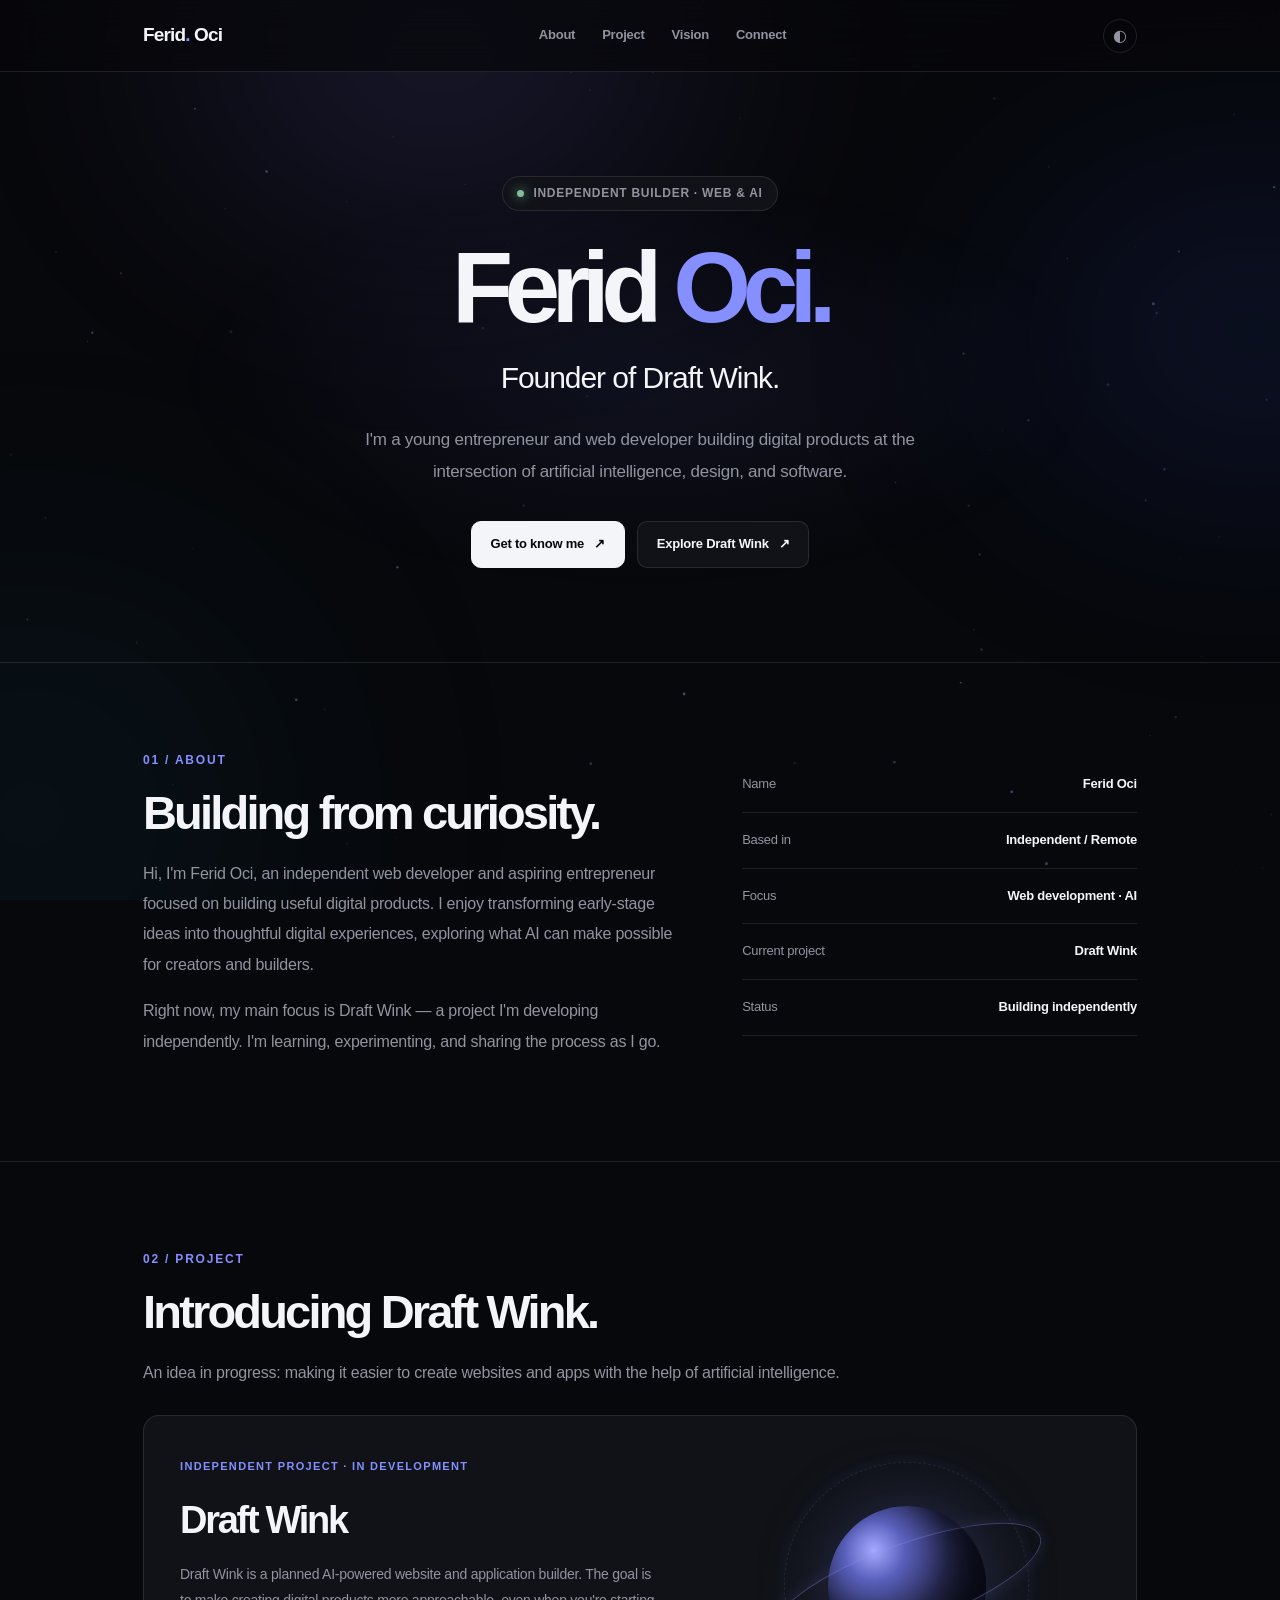
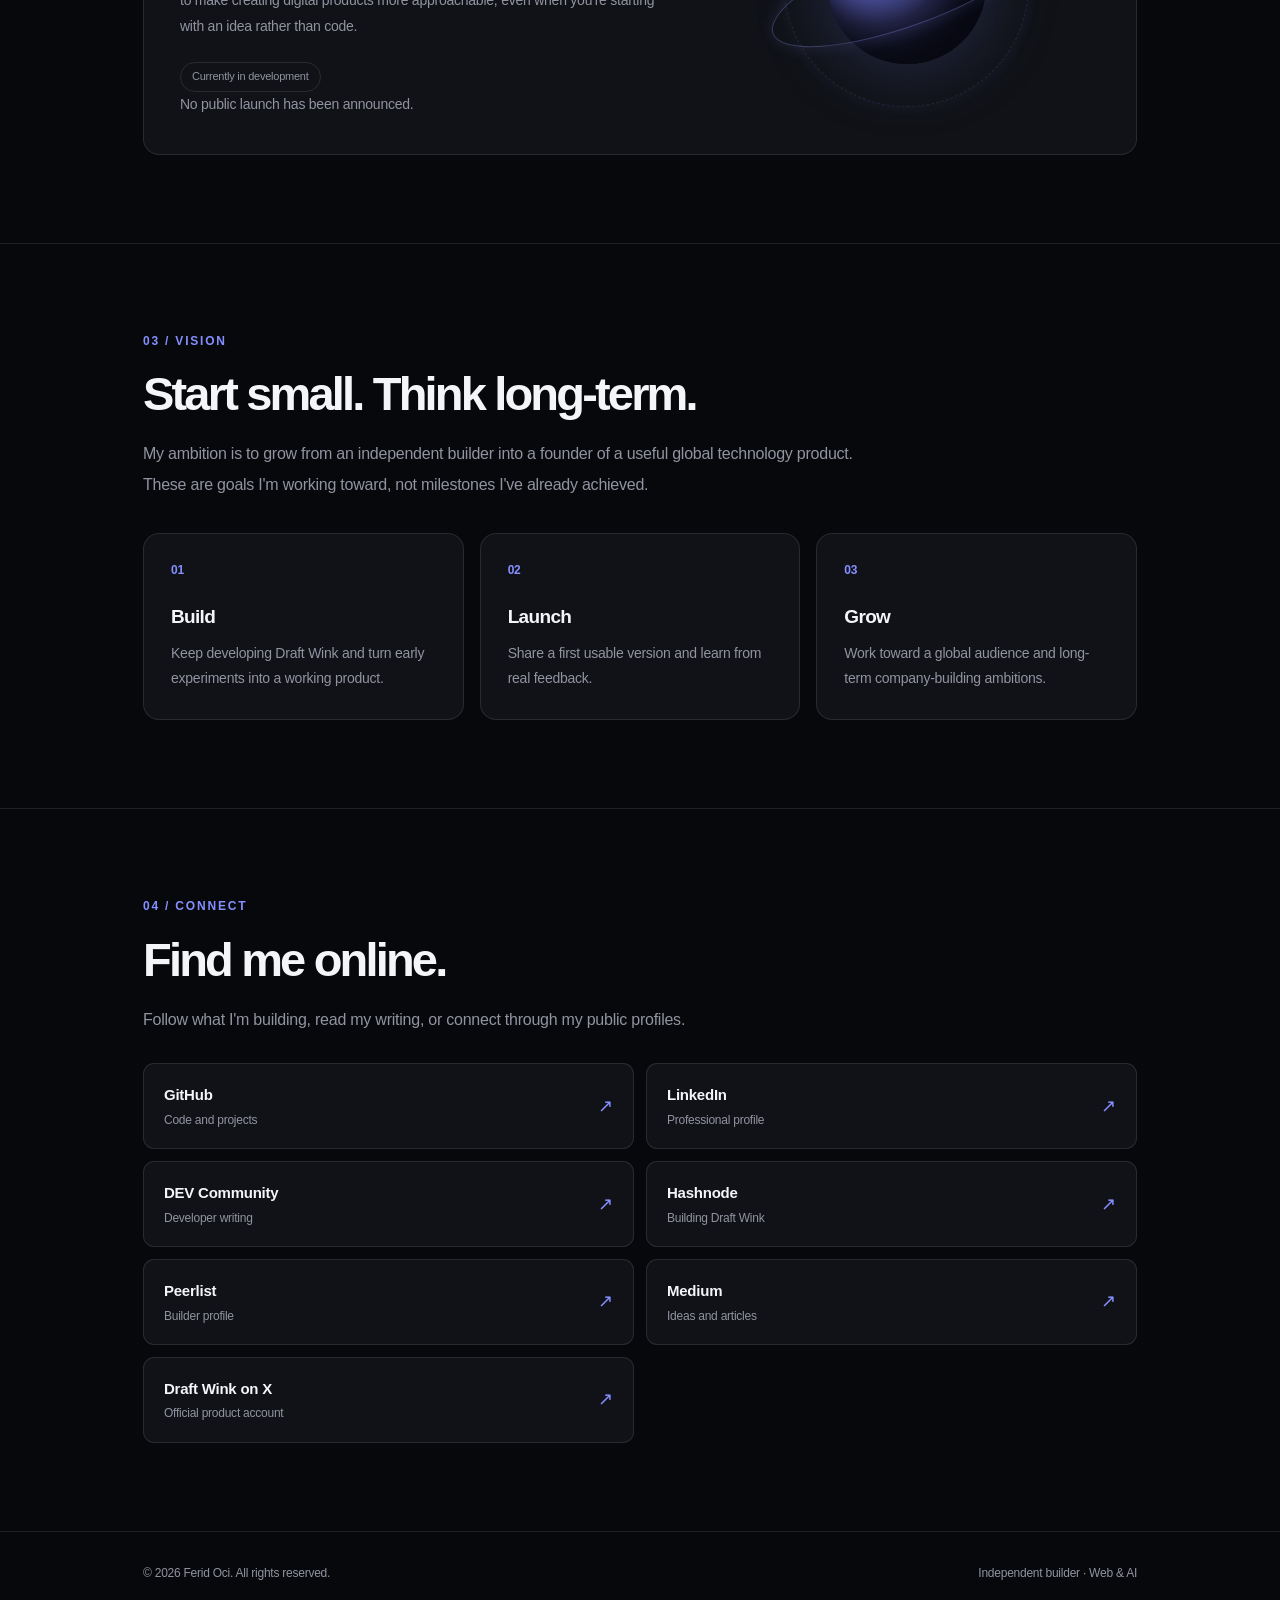
==== commit 8f7fd577: "Add animated atmospheric particles and aurora effects; remove geographic mentions" ====
--- a/index.html
+++ b/index.html
@@ -3,7 +3,7 @@
 <head>
 <meta charset="utf-8"><meta name="viewport" content="width=device-width,initial-scale=1">
 <title>Ferid Oci | Founder of Draft Wink</title>
-<meta name="description" content="Ferid Oci is an independent web developer and young entrepreneur from Azerbaijan, building Draft Wink — an AI-powered website and app builder currently in development.">
+<meta name="description" content="Ferid Oci is an independent web developer and young entrepreneur building Draft Wink — an AI-powered website and app builder currently in development.">
 <meta name="robots" content="index,follow,max-image-preview:large"><meta name="theme-color" content="#08090c">
 
 <link rel="canonical" href="https://feridoci29-prog.github.io/">
@@ -19,13 +19,26 @@
 header{height:72px;position:sticky;top:0;z-index:20;border-bottom:1px solid var(--line);background:var(--header);backdrop-filter:blur(20px)}.navrow{height:100%;display:flex;align-items:center;justify-content:space-between;gap:20px}.brand{font-size:19px;font-weight:750;letter-spacing:-.045em}.brand span{color:var(--tint)}nav{display:flex;align-items:center;gap:27px}nav a{font-size:13px;font-weight:600;color:var(--sub);transition:color .2s}nav a:hover,nav a:focus-visible{color:var(--text)}.right{display:flex;align-items:center;gap:12px}.theme{width:34px;height:34px;background:transparent;color:var(--sub);border:1px solid var(--line);border-radius:50%;cursor:pointer}
 .hero{min-height:590px;display:flex;align-items:center;text-align:center;padding:100px 0 90px}.hero-inner{max-width:780px;margin:auto}.eyebrow{display:inline-flex;gap:9px;align-items:center;border:1px solid var(--line);background:var(--panel);border-radius:30px;padding:7px 14px;color:var(--sub);font-size:12px;font-weight:650;letter-spacing:.06em;text-transform:uppercase}.dot{height:7px;width:7px;border-radius:50%;background:#82bd9d;box-shadow:0 0 12px #82bd9d}.hero h1{font-size:clamp(55px,9vw,100px);letter-spacing:-.085em;line-height:1.03;margin:25px 0 15px;font-weight:750}.hero h1 em{font-style:normal;color:var(--tint)}.hero h2{font-weight:530;color:var(--text);letter-spacing:-.035em;font-size:clamp(21px,3.4vw,30px);margin:0 0 22px}.hero p{font-size:17px;color:var(--sub);max-width:620px;margin:0 auto 34px;line-height:1.85}.actions{display:flex;gap:12px;justify-content:center;flex-wrap:wrap}.btn{display:inline-flex;align-items:center;gap:10px;justify-content:center;border:1px solid var(--line);border-radius:10px;padding:12px 19px;font-size:13px;font-weight:700;transition:transform .2s,background .2s}.btn:hover{transform:translateY(-2px)}.btn.primary{background:var(--text);color:var(--bg);border-color:var(--text)}.btn.secondary{background:var(--panel)}.section{padding:88px 0;border-top:1px solid var(--line);scroll-margin-top:85px}.kicker{font-size:12px;color:var(--tint);text-transform:uppercase;letter-spacing:.15em;font-weight:800;margin-bottom:15px}.section h2{font-size:clamp(31px,5vw,47px);letter-spacing:-.06em;line-height:1.18;margin:0 0 18px}.lead{font-size:16px;color:var(--sub);line-height:1.9;max-width:720px}.intro-grid{display:grid;grid-template-columns:1.15fr .85fr;gap:65px;align-items:start}.details{padding:6px 0 0}.detail{display:flex;justify-content:space-between;gap:20px;padding:17px 0;border-bottom:1px solid var(--line);font-size:13px}.detail span{color:var(--sub)}.detail strong{font-weight:600;text-align:right}.three{display:grid;grid-template-columns:repeat(3,1fr);gap:16px;margin-top:33px}.tile,.project{border:1px solid var(--line);background:var(--panel);border-radius:16px;padding:27px}.tile .n{font-size:12px;color:var(--tint);font-weight:700;margin-bottom:22px}.tile h3{font-size:19px;margin:0 0 8px;letter-spacing:-.035em}.tile p,.project p{font-size:14px;line-height:1.85;color:var(--sub);margin:0}.project{margin-top:27px;padding:36px;display:grid;grid-template-columns:1fr .8fr;gap:50px;align-items:center;overflow:hidden;min-height:310px}.project small{letter-spacing:.12em;text-transform:uppercase;color:var(--tint);font-size:11px;font-weight:750}.project h3{font-size:38px;margin:12px 0;letter-spacing:-.06em}.project .chip{display:inline-flex;border:1px solid var(--line);border-radius:25px;color:var(--sub);padding:5px 11px;font-size:11px;margin-top:22px}.visual{height:230px;position:relative;display:grid;place-items:center}.orb{height:158px;width:158px;border-radius:50%;background:radial-gradient(circle at 29% 28%,#a7a9ff 0%,#5960bc 19%,#242649 47%,#0b0c14 75%);box-shadow:inset -20px -20px 35px #080913,0 0 75px #6870d649;animation:levitate 8s ease-in-out infinite}.ring{position:absolute;border:1px solid #8f91ff55;border-radius:50%;width:285px;height:82px;transform:rotate(-20deg);box-shadow:0 0 17px #9199ed22;animation:orbit 22s linear infinite}.ring.two{height:245px;width:245px;transform:rotate(29deg);border-style:dashed;opacity:.43;animation-duration:35s}@keyframes levitate{50%{transform:translateY(-12px)}}@keyframes orbit{50%{rotate:180deg}100%{rotate:360deg}}.smallnote{font-size:12px;color:var(--sub);margin-top:20px}.links{display:grid;grid-template-columns:repeat(2,1fr);gap:12px;margin-top:28px}.social{display:flex;justify-content:space-between;align-items:center;gap:20px;border:1px solid var(--line);background:var(--panel);border-radius:11px;padding:18px 20px;transition:transform .2s,border-color .2s}.social:hover{transform:translateY(-2px);border-color:var(--tint)}.social span{font-size:15px;font-weight:650}.social small{display:block;color:var(--sub);font-size:12px;margin-top:3px}.social b{color:var(--tint);font-size:18px;font-weight:400}footer{padding:32px 0 42px;border-top:1px solid var(--line);color:var(--sub);font-size:12px}footer .wrap{display:flex;align-items:center;justify-content:space-between;gap:20px}
 @media(max-width:740px){header{height:66px}.wrap{padding:0 19px}.navrow{gap:10px}nav{gap:11px}nav a{font-size:11px}.brand{font-size:16px}.right{gap:5px}.hero{min-height:560px;padding:70px 0}.hero h1{font-size:clamp(50px,12vw,76px)}.hero p{font-size:15px}.intro-grid,.project{grid-template-columns:1fr;gap:28px}.three,.links{grid-template-columns:1fr}.project{padding:27px}.section{padding:65px 0}.tile{padding:23px}.visual{height:180px}.orb{height:130px;width:130px}.ring{width:240px}footer .wrap{flex-direction:column;align-items:flex-start}}@media(max-width:390px){nav{gap:8px}nav a{font-size:10px}.brand{font-size:15px}.theme{width:29px;height:29px}}@media(prefers-reduced-motion:reduce){html{scroll-behavior:auto}.glow,.orb,.ring{animation:none}.btn,.social{transition:none}}
+
+/* Atmospheric animated backdrop: GPU-friendly canvas and drifting light beams */
+.ambient{isolation:isolate}
+#ambient-particles{position:fixed;inset:0;width:100%;height:100%;pointer-events:none;z-index:-1;opacity:.78}
+.ambient .glow{animation:drift 12s ease-in-out infinite alternate,light-breathe 9s ease-in-out infinite alternate}
+.ambient .glow.two{background:radial-gradient(ellipse,#875aff,#194ccf,transparent 68%);opacity:.16;animation-duration:19s,12s}
+.ambient .glow.three{width:560px;height:520px;top:58%;left:-250px;background:radial-gradient(ellipse,#5f49df,#15a2c0,transparent 68%);filter:blur(145px);opacity:.13;animation:drift-secondary 22s ease-in-out infinite alternate,light-breathe 10s ease-in-out infinite alternate}
+@keyframes drift-secondary{from{transform:translate(-60px,30px) scale(.85)}to{transform:translate(170px,-90px) scale(1.2)}}
+@keyframes light-breathe{0%{filter:blur(135px) brightness(.8)}50%{filter:blur(115px) brightness(1.25)}100%{filter:blur(145px) brightness(.85)}}
+.hero::before{content:"";position:absolute;left:50%;top:16%;width:min(95vw,960px);height:430px;transform:translateX(-50%);z-index:-1;background:radial-gradient(ellipse at 50% 50%,rgba(116,124,250,.08),transparent 68%);pointer-events:none;animation:hero-pulse 9s ease-in-out infinite alternate}
+.hero{position:relative}
+@keyframes hero-pulse{to{opacity:.35;transform:translateX(-50%) scale(1.15)}}
+@media(prefers-reduced-motion:reduce){.ambient .glow,.ambient .glow.two,.ambient .glow.three,.hero::before{animation:none!important}#ambient-particles{display:none!important}}
 </style></head>
 <body>
-<div class="ambient" aria-hidden="true"><div class="glow"></div><div class="glow two"></div></div>
+<div class="ambient" aria-hidden="true"><div class="glow"></div><div class="glow two"></div><div class="glow three"></div></div><canvas id="ambient-particles" aria-hidden="true"></canvas>
 <header><div class="wrap navrow"><a class="brand" href="#home" aria-label="Ferid Oci home">Ferid<span>.</span> Oci</a><nav aria-label="Primary navigation"><a href="#about">About</a><a href="#project">Project</a><a href="#vision">Vision</a><a href="#connect">Connect</a></nav><div class="right"><button class="theme" id="theme" aria-label="Toggle light and dark mode" title="Toggle theme">◐</button></div></div></header>
 <main>
-<section class="hero wrap" id="home"><div class="hero-inner"><div class="eyebrow"><span class="dot"></span> Independent builder · Azerbaijan</div><h1>Ferid <em>Oci.</em></h1><h2>Founder of Draft Wink.</h2><p>I'm a young entrepreneur and web developer building digital products at the intersection of artificial intelligence, design, and software.</p><div class="actions"><a class="btn primary" href="#about">Get to know me <span aria-hidden="true">↗</span></a><a class="btn secondary" href="#project">Explore Draft Wink <span aria-hidden="true">↗</span></a></div></div></section>
-<section class="section" id="about"><div class="wrap intro-grid"><div><div class="kicker">01 / About</div><h2>Building from curiosity.</h2><p class="lead">Hi, I'm Ferid Oci, an independent web developer and aspiring entrepreneur based in Azerbaijan. I enjoy transforming early-stage ideas into thoughtful digital experiences, exploring what AI can make possible for creators and builders.</p><p class="lead">Right now, my main focus is Draft Wink — a project I'm developing independently. I'm learning, experimenting, and sharing the process as I go.</p></div><div class="details"><div class="detail"><span>Name</span><strong>Ferid Oci</strong></div><div class="detail"><span>Based in</span><strong>Azerbaijan</strong></div><div class="detail"><span>Focus</span><strong>Web development · AI</strong></div><div class="detail"><span>Current project</span><strong>Draft Wink</strong></div><div class="detail"><span>Status</span><strong>Building independently</strong></div></div></div></section>
+<section class="hero wrap" id="home"><div class="hero-inner"><div class="eyebrow"><span class="dot"></span> Independent builder · Web & AI</div><h1>Ferid <em>Oci.</em></h1><h2>Founder of Draft Wink.</h2><p>I'm a young entrepreneur and web developer building digital products at the intersection of artificial intelligence, design, and software.</p><div class="actions"><a class="btn primary" href="#about">Get to know me <span aria-hidden="true">↗</span></a><a class="btn secondary" href="#project">Explore Draft Wink <span aria-hidden="true">↗</span></a></div></div></section>
+<section class="section" id="about"><div class="wrap intro-grid"><div><div class="kicker">01 / About</div><h2>Building from curiosity.</h2><p class="lead">Hi, I'm Ferid Oci, an independent web developer and aspiring entrepreneur focused on building useful digital products. I enjoy transforming early-stage ideas into thoughtful digital experiences, exploring what AI can make possible for creators and builders.</p><p class="lead">Right now, my main focus is Draft Wink — a project I'm developing independently. I'm learning, experimenting, and sharing the process as I go.</p></div><div class="details"><div class="detail"><span>Name</span><strong>Ferid Oci</strong></div><div class="detail"><span>Based in</span><strong>Independent / Remote</strong></div><div class="detail"><span>Focus</span><strong>Web development · AI</strong></div><div class="detail"><span>Current project</span><strong>Draft Wink</strong></div><div class="detail"><span>Status</span><strong>Building independently</strong></div></div></div></section>
 <section class="section" id="project"><div class="wrap"><div class="kicker">02 / Project</div><h2>Introducing Draft Wink.</h2><p class="lead">An idea in progress: making it easier to create websites and apps with the help of artificial intelligence.</p><article class="project"><div><small>Independent project · In development</small><h3>Draft Wink</h3><p>Draft Wink is a planned AI-powered website and application builder. The goal is to make creating digital products more approachable, even when you're starting with an idea rather than code.</p><div class="chip">Currently in development</div><p class="smallnote">No public launch has been announced.</p></div><div class="visual" aria-hidden="true"><div class="ring"></div><div class="ring two"></div><div class="orb"></div></div></article></div></section>
 <section class="section" id="vision"><div class="wrap"><div class="kicker">03 / Vision</div><h2>Start small. Think long-term.</h2><p class="lead">My ambition is to grow from an independent builder into a founder of a useful global technology product. These are goals I'm working toward, not milestones I've already achieved.</p><div class="three"><div class="tile"><div class="n">01</div><h3>Build</h3><p>Keep developing Draft Wink and turn early experiments into a working product.</p></div><div class="tile"><div class="n">02</div><h3>Launch</h3><p>Share a first usable version and learn from real feedback.</p></div><div class="tile"><div class="n">03</div><h3>Grow</h3><p>Work toward a global audience and long-term company-building ambitions.</p></div></div></div></section>
 <section class="section" id="connect"><div class="wrap"><div class="kicker">04 / Connect</div><h2>Find me online.</h2><p class="lead">Follow what I'm building, read my writing, or connect through my public profiles.</p><div class="links">
@@ -38,6 +51,39 @@
 <a class="social" href="https://x.com/DraftWink" target="_blank" rel="noopener noreferrer"><div><span>Draft Wink on X</span><small>Official product account</small></div><b>↗</b></a>
 </div></div></section>
 </main>
-<footer><div class="wrap"><span>© 2026 Ferid Oci. All rights reserved.</span><span>Independent builder · Azerbaijan</span></div></footer>
+<footer><div class="wrap"><span>© 2026 Ferid Oci. All rights reserved.</span><span>Independent builder · Web & AI</span></div></footer>
 <script>const toggle=document.getElementById('theme');toggle.addEventListener('click',()=>{const el=document.documentElement;const next=el.dataset.theme==='dark'?'light':'dark';el.dataset.theme=next;try{localStorage.setItem('ferid-theme',next)}catch(e){}});try{const saved=localStorage.getItem('ferid-theme');if(saved==='light'||saved==='dark')document.documentElement.dataset.theme=saved}catch(e){}</script>
+
+<script>
+(()=> {
+const canvas=document.getElementById('ambient-particles');
+const ctx=canvas&&canvas.getContext('2d',{alpha:true});
+if(!ctx||window.matchMedia('(prefers-reduced-motion: reduce)').matches)return;
+let width=0,height=0,dpr=1,stars=[],running=true;
+const mobile=()=>window.innerWidth<700;
+const make=()=>{
+ dpr=Math.min(window.devicePixelRatio||1,2);width=window.innerWidth;height=window.innerHeight;
+ canvas.width=Math.round(width*dpr);canvas.height=Math.round(height*dpr);
+ ctx.setTransform(dpr,0,0,dpr,0,0);
+ const count=mobile()?42:90;
+ stars=Array.from({length:count},()=>({x:Math.random()*width,y:Math.random()*height,r:.35+Math.random()*1.2,a:.14+Math.random()*.42,s:.09+Math.random()*.25,phase:Math.random()*6.28}));
+};
+let raf=0,prev=0;
+const draw=t=>{
+ if(!running)return;
+ raf=requestAnimationFrame(draw);
+ if(t-prev<32)return;const delta=Math.min((t-prev)/16.67,3);prev=t;
+ ctx.clearRect(0,0,width,height);
+ for(const p of stars){
+  p.y-=p.s*delta;if(p.y<-6){p.y=height+6;p.x=Math.random()*width}
+  const alpha=p.a*(.65+.35*Math.sin(t*.0008+p.phase));
+  ctx.beginPath();ctx.arc(p.x,p.y,p.r,0,Math.PI*2);
+  ctx.fillStyle='rgba(150,170,255,'+Math.max(.03,alpha).toFixed(3)+')';ctx.fill();
+ }
+};
+const resize=()=>{make()};window.addEventListener('resize',resize,{passive:true});
+document.addEventListener('visibilitychange',()=>{running=!document.hidden;if(running){prev=0;raf=requestAnimationFrame(draw)}else cancelAnimationFrame(raf)});
+make();raf=requestAnimationFrame(draw);
+})();
+</script>
 </body></html>
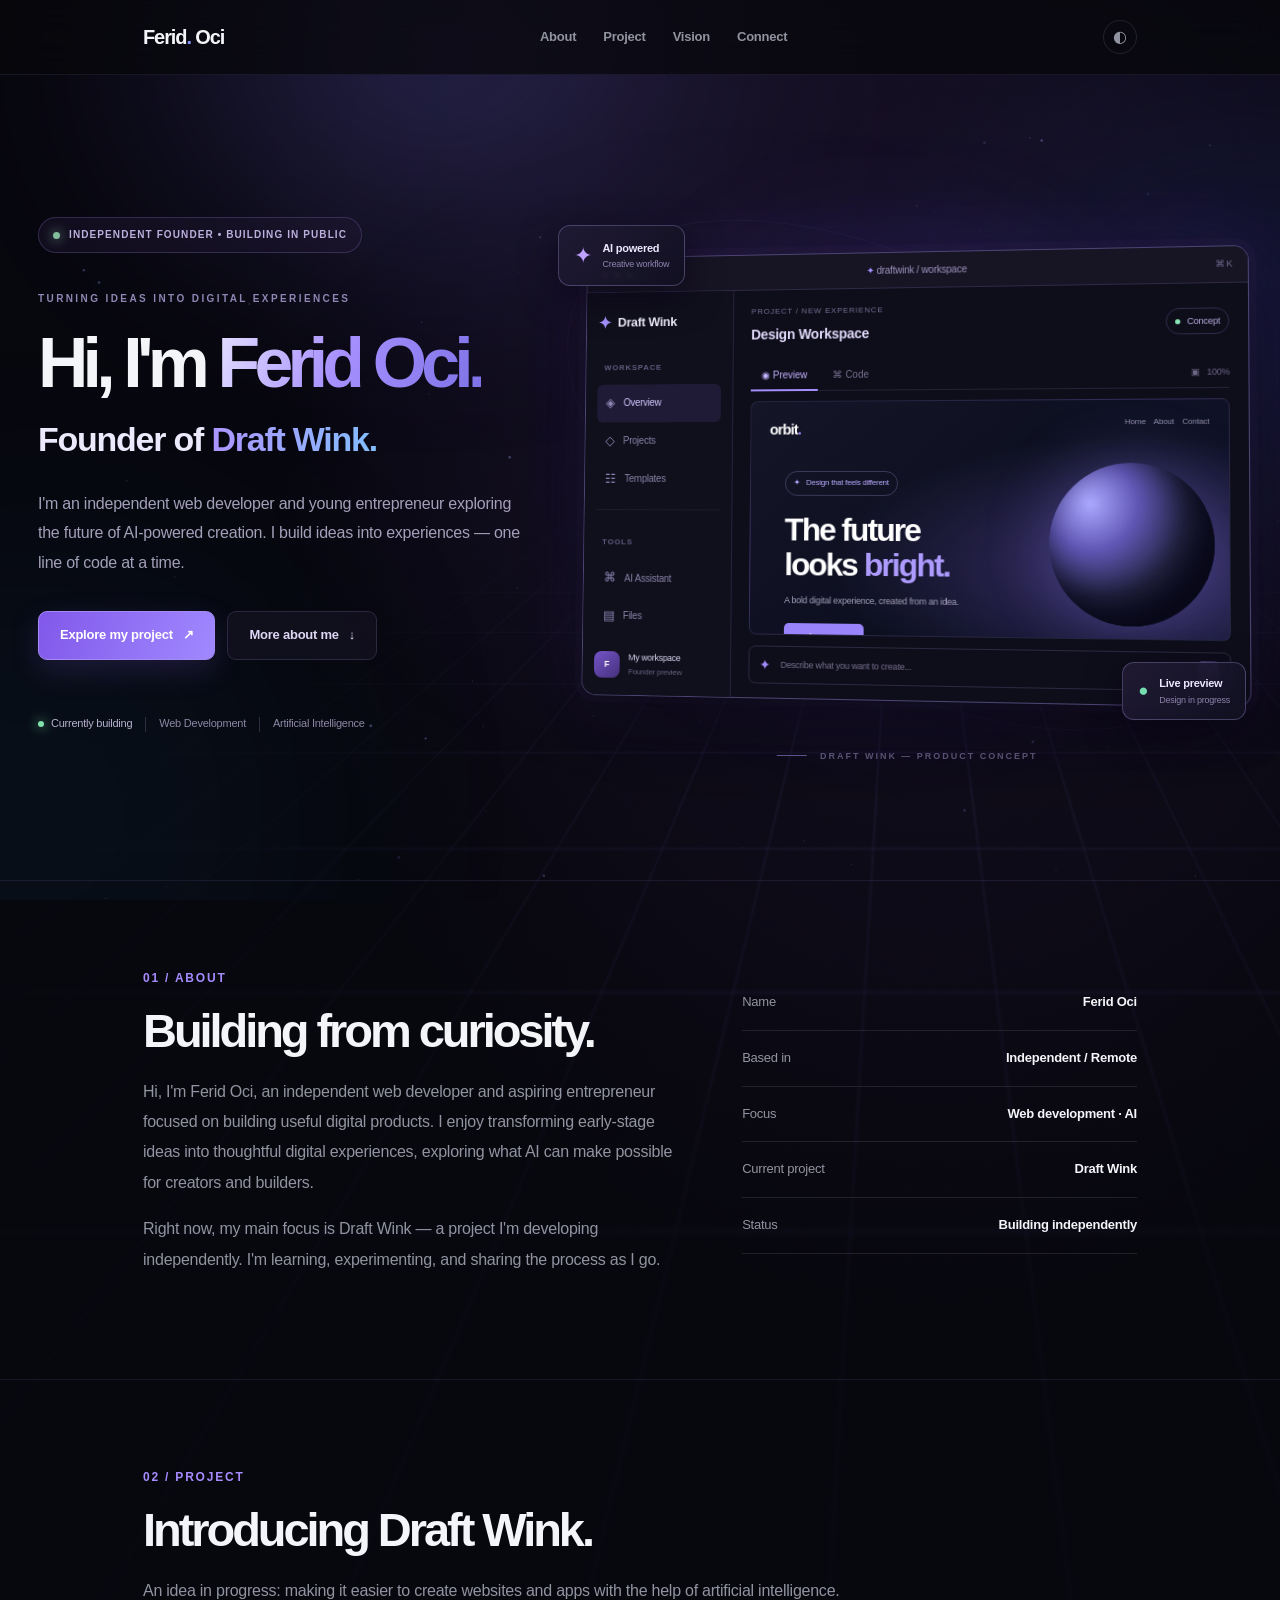
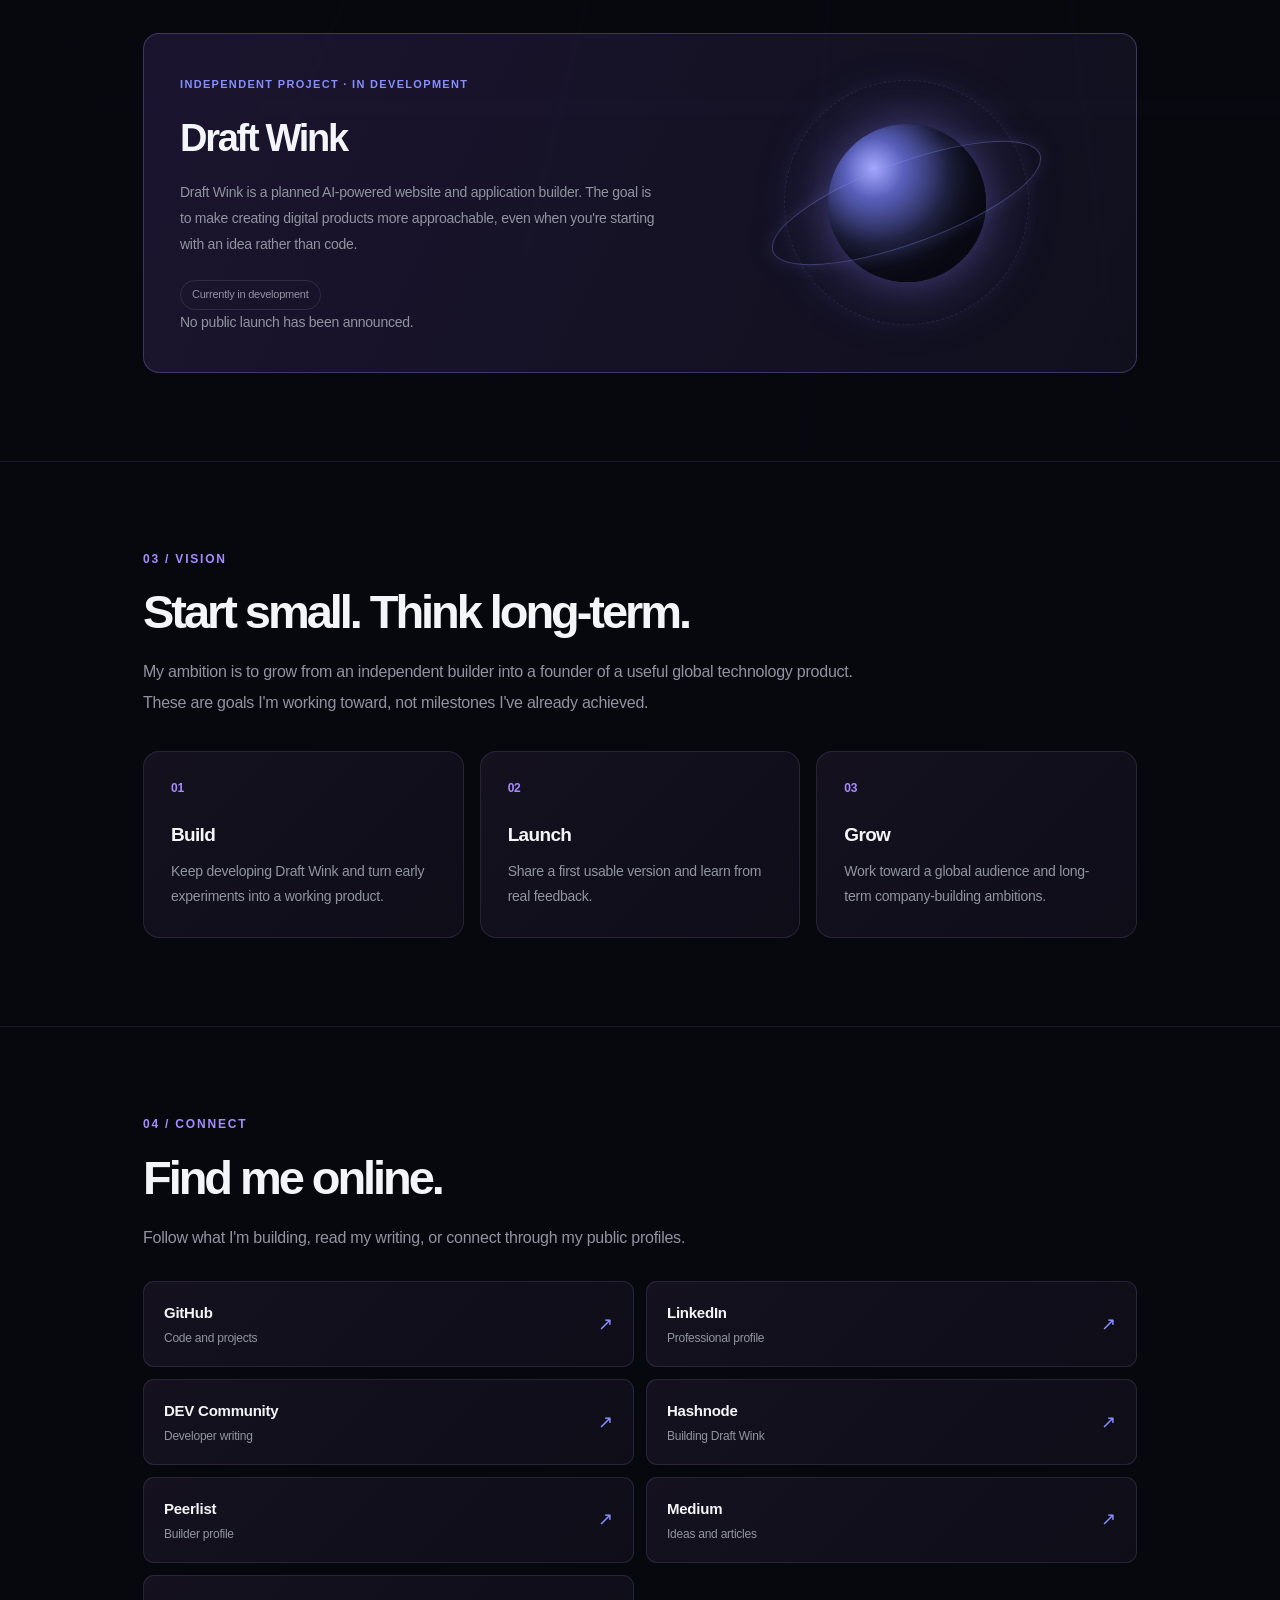
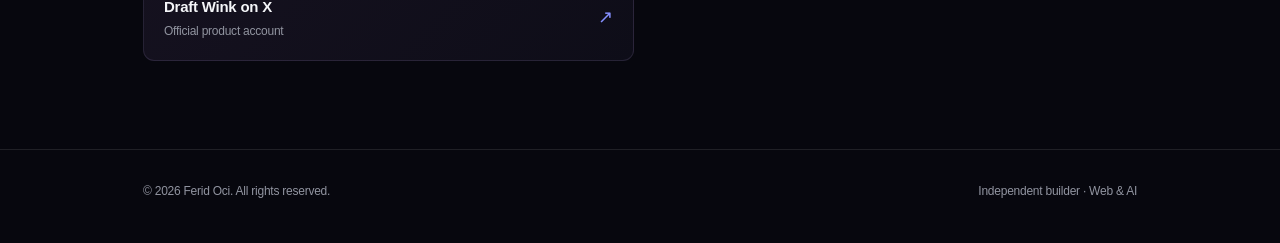
==== commit 8e8b3b3d: "Build cinematic Draft Wink AI workspace hero in real HTML CSS JS" ====
--- a/index.html
+++ b/index.html
@@ -32,12 +32,89 @@
 .hero{position:relative}
 @keyframes hero-pulse{to{opacity:.35;transform:translateX(-50%) scale(1.15)}}
 @media(prefers-reduced-motion:reduce){.ambient .glow,.ambient .glow.two,.ambient .glow.three,.hero::before{animation:none!important}#ambient-particles{display:none!important}}
+
+/* Main cinematic Draft Wink founder hero */
+:root{--violet:#917cff;--ice:#a7dfff}
+body{background:radial-gradient(ellipse 72% 40% at 73% 8%,#30204966,transparent 75%),#07070e}
+[data-theme=light] body{background:radial-gradient(ellipse 75% 40% at 68% 8%,#c9c4fa88,transparent 76%),#f8f8fd}
+.ambient .glow{opacity:.31}.ambient .glow.two{opacity:.22}
+header{height:75px;border-color:#a28bee1c}header .brand{font-weight:800;letter-spacing:-.055em;font-size:20px}
+nav a{font-size:13px}nav a:hover{color:#ad9bff}
+.hero{max-width:1400px;min-height:760px;display:grid;grid-template-columns:minmax(390px,.92fr) minmax(500px,1.24fr);gap:38px;padding:90px 38px 95px;text-align:left;align-items:center;position:relative}
+.hero:before{left:58%;top:4%;width:1000px;height:710px;opacity:.7;background:radial-gradient(ellipse at center,#54399225,transparent 68%)}
+.hero-inner{max-width:none}.hero-copy{position:relative;z-index:3;max-width:580px;padding-left:max(0px,calc((100vw - 1310px)/4))}
+.hero .eyebrow{font-size:10px;letter-spacing:.11em;border-color:#a48be83a;background:#21183370;color:#bcb0dd;padding:9px 14px}
+.hero-toptag{font-size:10px;color:#8f86b4;letter-spacing:.24em;font-weight:800;margin:38px 0 20px}
+.hero h1{font-weight:800;font-size:clamp(61px,5.45vw,92px);letter-spacing:-.083em;line-height:1.05;margin:0 0 12px;max-width:590px}
+.hero h1 em{background:linear-gradient(110deg,#e1dcff 2%,#a790ff 46%,#7c72e6);background-clip:text;-webkit-background-clip:text;color:transparent}
+.hero h2{font-size:clamp(23px,2.65vw,34px);margin:0 0 22px;font-weight:650;color:#ece9fc}
+.gradient-name{background:linear-gradient(90deg,#ad95ff,#83beff);background-clip:text;-webkit-background-clip:text;color:transparent}
+.hero p{max-width:530px;margin:0 0 34px;color:#a49fb9;font-size:16px;line-height:1.85}
+.hero .actions{justify-content:flex-start}
+.btn{padding:13px 21px;border-radius:9px}.btn.primary{background:linear-gradient(110deg,#8158ea,#a089ff);border:1px solid #a58af5;color:white;box-shadow:0 10px 30px #835ae52f}.btn.secondary{background:#1714249e;border-color:#a99ad82e;color:#ded7f5}
+.hero-badges{margin-top:55px;display:flex;align-items:center;flex-wrap:wrap;gap:13px;font-size:11px;color:#8e87a5}
+.hero-badges span:first-child{color:#b8b2d0}.status-light{display:inline-block;width:6px;height:6px;background:#80e2ac;border-radius:50%;margin-right:7px;box-shadow:0 0 12px #80e2ac}.badge-divider{height:15px;width:1px;background:#6e668e60}
+.hero-art{height:620px;min-width:0;position:relative;display:flex;align-items:center;justify-content:center;isolation:isolate;perspective:1200px}
+.neon-halo{position:absolute;inset:0;background:radial-gradient(ellipse at 48% 48%,#6343d34a 0%,#4245be27 28%,transparent 68%);filter:blur(25px);pointer-events:none;animation:halo-breathe 8s ease-in-out infinite alternate}
+.art-grid{position:absolute;inset:5% -10% -5%;z-index:-1;transform:perspective(800px) rotateX(65deg) translateY(150px);background-image:linear-gradient(#6f6edb20 1px,transparent 1px),linear-gradient(90deg,#6f6edb20 1px,transparent 1px);background-size:43px 43px;mask-image:radial-gradient(ellipse at center,black,transparent 72%);animation:grid-wander 15s linear infinite}
+.art-orbit{position:absolute;border:1px solid #aa8cff25;width:650px;height:300px;border-radius:50%;transform:rotate(-27deg);z-index:-1;box-shadow:0 0 40px #8f5cfe12}
+.art-orbit-b{width:750px;height:400px;transform:rotate(30deg);opacity:.46}
+.workstation{width:100%;max-width:690px;height:450px;z-index:2;border:1px solid #ab9cff64;border-radius:15px;background:#0e0d1a;box-shadow:0 25px 90px #05030ad9,0 0 0 7px #8166d50b,0 0 80px #684ac13b;overflow:hidden;transform:rotateY(-6deg) rotateX(2deg);animation:screen-float 9s ease-in-out infinite alternate}
+.screen-bar{height:36px;background:#171424;border-bottom:1px solid #a893f42a;display:flex;align-items:center;justify-content:space-between;padding:0 15px;font-size:10px;color:#9d93bc}.screen-dots{display:flex;gap:6px}.screen-dots i{width:7px;height:7px;border-radius:50%;background:#e8778b}.screen-dots i:nth-child(2){background:#e3b465}.screen-dots i:nth-child(3){background:#6bc2a1}.screen-path span{color:#a491ff}.screen-topright{font-size:9px;color:#746b90}
+.builder{height:calc(100% - 36px);display:flex}.builder-sidebar{width:155px;background:#100f1c;border-right:1px solid #a893f424;position:relative;padding:18px 12px;flex-shrink:0}.builder-logo{font-weight:760;font-size:13px;display:flex;align-items:center;gap:7px;white-space:nowrap;color:#f2eeff}.logo-symbol{font-size:17px;color:#a692ff}.builder-menu-label{font-size:8px;letter-spacing:.12em;color:#625d80;margin:27px 7px 10px;font-weight:700}.builder-menu{font-size:10px;color:#8882a7;padding:9px 9px;border-radius:6px;display:flex;align-items:center;gap:9px}.builder-menu span{font-size:13px;color:#9188b8}.builder-menu.active{background:#6e56b829;color:#d3c9ff}.builder-sidebar-sep{height:1px;background:#a893f415;margin-top:12px}.builder-user{position:absolute;bottom:16px;display:flex;gap:9px;align-items:center;font-size:9px;color:#dbd6f3}.builder-user small{display:block;color:#66607f;font-size:8px;margin-top:2px}.avatar-initial{display:grid;place-items:center;width:27px;height:27px;border-radius:8px;background:linear-gradient(140deg,#7554c8,#45317c);color:white;font-weight:800}
+.builder-body{flex:1;min-width:0;padding:16px 18px 14px;display:flex;flex-direction:column}.builder-heading{display:flex;align-items:center;justify-content:space-between;margin-bottom:15px}.builder-heading small{display:block;color:#756f94;font-size:8px;letter-spacing:.1em;margin-bottom:3px}.builder-heading strong{color:#e2dbfc;font-size:14px}.builder-ready{font-size:9px;color:#b4a8da;border:1px solid #9e87eb3c;padding:5px 8px;border-radius:20px}.builder-ready i{display:inline-block;width:5px;height:5px;border-radius:50%;background:#8ae8b6;margin-right:4px}
+.workspace-tabs{height:31px;display:flex;align-items:center;gap:4px;border-bottom:1px solid #8c7cbc2d}.workspace-tab{background:none;border:0;color:#77708f;font-size:10px;cursor:pointer;padding:7px 11px;height:31px;border-bottom:2px solid transparent}.workspace-tab.active{color:#c4b4ff;border-bottom-color:#a88fff}.workspace-tab:focus-visible{outline:1px solid #ad9bff}.workspace-device{margin-left:auto;font-size:9px;color:#6e6888}
+.workspace-preview{position:relative;flex:1;min-height:0;overflow:hidden;background:radial-gradient(ellipse at 80% 70%,#5140909c,transparent 55%),linear-gradient(140deg,#151528,#090d1c 75%);margin-top:10px;border-radius:8px;border:1px solid #b0a3fb23;isolation:isolate}
+.preview-top{display:flex;justify-content:space-between;padding:16px 19px;color:#8f8aa9;font-size:8px;position:relative;z-index:2}.preview-brand{color:white;font-weight:800;letter-spacing:-.06em;font-size:15px}.preview-brand span{color:#a18bff}.preview-center{position:relative;z-index:2;padding:10px 0 0 35px;width:76%}.preview-chip{font-size:8px;color:#baaaff;border:1px solid #b3a3f144;border-radius:20px;display:inline-block;padding:5px 8px}.preview-title{font-size:clamp(23px,2.5vw,34px);font-weight:800;letter-spacing:-.06em;line-height:1.1;color:white;margin-top:17px}.preview-title em{font-style:normal;color:#ae9bff}.preview-desc{font-size:9px;color:#a5a0bb;margin:10px 0 15px}.preview-cta{display:inline-block;background:#9984fc;color:white;font-size:9px;font-weight:700;padding:7px 10px;border-radius:5px}.preview-sphere{position:absolute;right:3%;bottom:5%;height:160px;aspect-ratio:1;border-radius:50%;background:radial-gradient(circle at 25% 25%,#aba9ff,#6057b5 27%,#242443 55%,#0d0e1d 75%);box-shadow:0 0 65px #8f80f94d,inset -14px -18px 36px #080819;z-index:1;animation:sphere-shift 8s ease-in-out infinite alternate}.preview-haze{position:absolute;inset:0;background:linear-gradient(120deg,transparent 50%,#6a61d313);z-index:0}
+.workspace-code{flex:1;min-height:0;border:1px solid #b0a3fb21;border-radius:8px;background:#0b0c17;color:#9ea6cc;font-family:ui-monospace,SFMono-Regular,Menlo,Consolas,monospace;font-size:11px;line-height:2.3;padding:18px;margin-top:10px}.workspace-code[hidden]{display:none}.code-num{color:#4d5068;margin-right:16px}.code-purple{color:#be9aff}.code-lime{color:#9addb7}.code-blue{color:#83bfff}
+.builder-prompt{height:38px;margin-top:11px;border:1px solid #9c8eca38;border-radius:7px;color:#77718e;display:flex;align-items:center;gap:10px;font-size:9px;padding:0 10px}.prompt-spark{color:#a48cff;font-size:14px}.prompt-send{margin-left:auto;background:#866be0;color:#fff;width:21px;height:21px;border-radius:5px;display:grid;place-items:center;font-size:14px}
+.floating{position:absolute;z-index:3;padding:12px 15px;display:flex;align-items:center;gap:11px;border:1px solid #aea0e94f;border-radius:12px;background:linear-gradient(135deg,#211b35ed,#101020e8);backdrop-filter:blur(20px);box-shadow:0 10px 35px #0804149a;animation:badge-float 7s ease-in-out infinite alternate}.floating strong{font-size:11px;display:block;color:#ede8ff}.floating small{display:block;font-size:9px;color:#8e83ad}.float-icon{font-size:22px;color:#c0a3ff}.float-green{font-size:17px;color:#76ddb0}.floating-one{left:-15px;top:60px;animation-delay:-2s}.floating-two{right:-4px;bottom:65px;animation-delay:-4s}.art-caption{position:absolute;bottom:22px;left:50%;transform:translateX(-50%);white-space:nowrap;color:#716a90;font-size:9px;letter-spacing:.22em;font-weight:700;display:flex;align-items:center;gap:13px}.caption-line{height:1px;width:30px;background:#7869af}
+.section{border-color:#8c7dc223}.section h2{letter-spacing:-.065em}.tile,.project,.social{background:linear-gradient(135deg,#171321e8,#0f0e19ed);border-color:#9987c12c}.tile:hover,.social:hover{border-color:#8f70f86b;box-shadow:0 16px 45px #150a3260}.project{background:linear-gradient(115deg,#1b142f,#10101d);border-color:#9b81e451}.project .visual{filter:drop-shadow(0 0 16px #7e6ce04d)}.kicker,.tile .n{color:#a78cff}
+@keyframes halo-breathe{to{opacity:.55;filter:blur(42px);transform:scale(1.08)}}@keyframes grid-wander{to{background-position:0 43px,43px 0}}@keyframes screen-float{to{transform:rotateY(-3deg) rotateX(1deg) translateY(-12px)}}@keyframes badge-float{to{transform:translateY(-11px)}}@keyframes sphere-shift{to{transform:translateY(-10px) rotate(8deg)}}
+@media(max-width:1110px){.hero{grid-template-columns:1fr;max-width:790px;padding:85px 23px 45px;gap:32px}.hero-copy{max-width:650px;padding-left:0}.hero-art{height:565px}.hero h1{font-size:clamp(62px,9vw,90px)}.workstation{max-width:670px}.hero-badges{margin-top:30px}.hero .actions{justify-content:flex-start}}
+@media(max-width:700px){header{height:65px}.hero{min-height:0;padding:64px 19px 55px;text-align:left;gap:20px}.hero h1{font-size:clamp(51px,12.5vw,74px)}.hero h2{font-size:24px;color:var(--text)}.hero p{font-size:14px}.hero-toptag{margin:30px 0 14px;font-size:9px}.hero .eyebrow{font-size:8px;letter-spacing:.08em}.hero-art{height:390px;margin:0 -10px}.workstation{height:310px;transform:none;animation:none;border-radius:10px}.builder-sidebar{width:94px;padding:12px 6px}.builder-logo{font-size:9px;gap:3px}.logo-symbol{font-size:13px}.builder-menu-label{font-size:6px;margin:20px 4px 6px}.builder-menu{font-size:7px;gap:4px;padding:7px 4px}.builder-menu span{font-size:9px}.builder-user{bottom:10px;gap:4px;font-size:7px}.builder-user small{font-size:6px}.avatar-initial{width:20px;height:20px}.builder-body{padding:10px 9px 8px}.builder-heading strong{font-size:10px}.builder-heading small{font-size:6px}.workspace-tab{font-size:8px;padding:5px 7px}.workspace-device{font-size:7px}.preview-center{padding:6px 0 0 14px}.preview-top{padding:10px 11px}.preview-title{font-size:clamp(18px,4.7vw,28px)}.preview-desc{font-size:7px}.preview-sphere{width:90px;height:90px}.builder-prompt{height:30px;margin-top:7px;font-size:7px}.floating{padding:7px 9px;gap:5px;border-radius:8px}.floating strong{font-size:8px}.floating small{font-size:7px}.float-icon{font-size:14px}.floating-one{left:-6px;top:9px}.floating-two{right:0;bottom:2px}.art-caption{bottom:0;font-size:7px}.hero-badges{font-size:9px;gap:8px}.art-orbit{width:100%;height:180px}.art-orbit-b{width:110%;height:250px}.workspace-code{font-size:7px;padding:8px}.code-num{margin-right:5px}}
+@media(max-width:390px){.hero-art{height:350px}.workstation{height:285px}.builder-sidebar{width:85px}.hero h1{font-size:50px}.hero h2{font-size:21px}.floating-two{bottom:0}.preview-center{width:85%}.preview-sphere{width:75px;height:75px}}
+[data-theme=light] .hero h2{color:var(--text)}[data-theme=light] .hero p{color:var(--sub)}[data-theme=light] .hero-toptag{color:#7065a0}
+@media(prefers-reduced-motion:reduce){.neon-halo,.art-grid,.workstation,.floating,.preview-sphere{animation:none!important}.workstation{transform:none}}
 </style></head>
 <body>
 <div class="ambient" aria-hidden="true"><div class="glow"></div><div class="glow two"></div><div class="glow three"></div></div><canvas id="ambient-particles" aria-hidden="true"></canvas>
 <header><div class="wrap navrow"><a class="brand" href="#home" aria-label="Ferid Oci home">Ferid<span>.</span> Oci</a><nav aria-label="Primary navigation"><a href="#about">About</a><a href="#project">Project</a><a href="#vision">Vision</a><a href="#connect">Connect</a></nav><div class="right"><button class="theme" id="theme" aria-label="Toggle light and dark mode" title="Toggle theme">◐</button></div></div></header>
 <main>
-<section class="hero wrap" id="home"><div class="hero-inner"><div class="eyebrow"><span class="dot"></span> Independent builder · Web & AI</div><h1>Ferid <em>Oci.</em></h1><h2>Founder of Draft Wink.</h2><p>I'm a young entrepreneur and web developer building digital products at the intersection of artificial intelligence, design, and software.</p><div class="actions"><a class="btn primary" href="#about">Get to know me <span aria-hidden="true">↗</span></a><a class="btn secondary" href="#project">Explore Draft Wink <span aria-hidden="true">↗</span></a></div></div></section>
+<section class="hero wrap" id="home">
+<div class="hero-copy">
+ <div class="eyebrow"><span class="dot"></span> INDEPENDENT FOUNDER • BUILDING IN PUBLIC</div>
+ <div class="hero-toptag">TURNING IDEAS INTO DIGITAL EXPERIENCES</div>
+ <h1>Hi, I'm <em>Ferid Oci.</em></h1>
+ <h2>Founder of <span class="gradient-name">Draft Wink.</span></h2>
+ <p>I'm an independent web developer and young entrepreneur exploring the future of AI-powered creation. I build ideas into experiences — one line of code at a time.</p>
+ <div class="actions"><a class="btn primary" href="#project">Explore my project <span aria-hidden="true">↗</span></a><a class="btn secondary" href="#about">More about me <span aria-hidden="true">↓</span></a></div>
+ <div class="hero-badges"><span><i class="status-light"></i>Currently building</span><span class="badge-divider"></span><span>Web Development</span><span class="badge-divider"></span><span>Artificial Intelligence</span></div>
+</div>
+<div class="hero-art" aria-label="Interactive Draft Wink AI Builder visual concept">
+ <div class="neon-halo"></div><div class="art-grid"></div><div class="art-orbit art-orbit-a"></div><div class="art-orbit art-orbit-b"></div>
+ <div class="floating floating-one"><span class="float-icon">✦</span><div><strong>AI powered</strong><small>Creative workflow</small></div></div>
+ <div class="floating floating-two"><span class="float-green">●</span><div><strong>Live preview</strong><small>Design in progress</small></div></div>
+ <div class="workstation">
+  <div class="screen-bar"><div class="screen-dots"><i></i><i></i><i></i></div><div class="screen-path"><span>✦</span> draftwink / workspace</div><div class="screen-topright">⌘ K</div></div>
+  <div class="builder">
+   <aside class="builder-sidebar"><div class="builder-logo"><span class="logo-symbol">✦</span><span>Draft Wink</span></div><div class="builder-menu-label">WORKSPACE</div><div class="builder-menu active"><span>◈</span> Overview</div><div class="builder-menu"><span>◇</span> Projects</div><div class="builder-menu"><span>☷</span> Templates</div><div class="builder-sidebar-sep"></div><div class="builder-menu-label">TOOLS</div><div class="builder-menu"><span>⌘</span> AI Assistant</div><div class="builder-menu"><span>▤</span> Files</div><div class="builder-user"><div class="avatar-initial">F</div><span>My workspace<small>Founder preview</small></span></div></aside>
+   <div class="builder-body">
+    <div class="builder-heading"><div><small>PROJECT / NEW EXPERIENCE</small><strong>Design Workspace</strong></div><span class="builder-ready"><i></i> Concept</span></div>
+    <div class="workspace-tabs"><button class="workspace-tab active" type="button" data-workspace-tab="preview" aria-selected="true">◉ Preview</button><button class="workspace-tab" type="button" data-workspace-tab="code" aria-selected="false">⌘ Code</button><span class="workspace-device">▣ &nbsp; 100%</span></div>
+    <div class="workspace-preview" id="workspace-preview">
+      <div class="preview-top"><span class="preview-brand">orbit<span>.</span></span><span>Home &nbsp;&nbsp; About &nbsp;&nbsp; Contact</span></div>
+      <div class="preview-center"><div class="preview-chip">✦ &nbsp; Design that feels different</div><div class="preview-title">The future<br>looks <em>bright.</em></div><div class="preview-desc">A bold digital experience, created from an idea.</div><span class="preview-cta">Explore now ↗</span></div>
+      <div class="preview-sphere"></div><div class="preview-haze"></div>
+    </div>
+    <div class="workspace-code" id="workspace-code" hidden><div><span class="code-num">01</span> <span class="code-purple">const</span> experience = {</div><div><span class="code-num">02</span> &nbsp; name: <span class="code-lime">'Your next idea'</span>,</div><div><span class="code-num">03</span> &nbsp; poweredBy: <span class="code-lime">'creativity'</span>,</div><div><span class="code-num">04</span> &nbsp; design: <span class="code-lime">'limitless'</span></div><div><span class="code-num">05</span> };</div><div><span class="code-num">06</span> </div><div><span class="code-num">07</span> <span class="code-purple">function</span> <span class="code-blue">create</span>(idea) {</div><div><span class="code-num">08</span> &nbsp; <span class="code-purple">return</span> <span class="code-lime">'make it real ✦'</span>;</div><div><span class="code-num">09</span> }</div></div>
+    <div class="builder-prompt"><span class="prompt-spark">✦</span><span>Describe what you want to create...</span><span class="prompt-send">↑</span></div>
+   </div>
+  </div>
+ </div>
+ <div class="art-caption"><span class="caption-line"></span> DRAFT WINK — PRODUCT CONCEPT</div>
+</div>
+</section>
 <section class="section" id="about"><div class="wrap intro-grid"><div><div class="kicker">01 / About</div><h2>Building from curiosity.</h2><p class="lead">Hi, I'm Ferid Oci, an independent web developer and aspiring entrepreneur focused on building useful digital products. I enjoy transforming early-stage ideas into thoughtful digital experiences, exploring what AI can make possible for creators and builders.</p><p class="lead">Right now, my main focus is Draft Wink — a project I'm developing independently. I'm learning, experimenting, and sharing the process as I go.</p></div><div class="details"><div class="detail"><span>Name</span><strong>Ferid Oci</strong></div><div class="detail"><span>Based in</span><strong>Independent / Remote</strong></div><div class="detail"><span>Focus</span><strong>Web development · AI</strong></div><div class="detail"><span>Current project</span><strong>Draft Wink</strong></div><div class="detail"><span>Status</span><strong>Building independently</strong></div></div></div></section>
 <section class="section" id="project"><div class="wrap"><div class="kicker">02 / Project</div><h2>Introducing Draft Wink.</h2><p class="lead">An idea in progress: making it easier to create websites and apps with the help of artificial intelligence.</p><article class="project"><div><small>Independent project · In development</small><h3>Draft Wink</h3><p>Draft Wink is a planned AI-powered website and application builder. The goal is to make creating digital products more approachable, even when you're starting with an idea rather than code.</p><div class="chip">Currently in development</div><p class="smallnote">No public launch has been announced.</p></div><div class="visual" aria-hidden="true"><div class="ring"></div><div class="ring two"></div><div class="orb"></div></div></article></div></section>
 <section class="section" id="vision"><div class="wrap"><div class="kicker">03 / Vision</div><h2>Start small. Think long-term.</h2><p class="lead">My ambition is to grow from an independent builder into a founder of a useful global technology product. These are goals I'm working toward, not milestones I've already achieved.</p><div class="three"><div class="tile"><div class="n">01</div><h3>Build</h3><p>Keep developing Draft Wink and turn early experiments into a working product.</p></div><div class="tile"><div class="n">02</div><h3>Launch</h3><p>Share a first usable version and learn from real feedback.</p></div><div class="tile"><div class="n">03</div><h3>Grow</h3><p>Work toward a global audience and long-term company-building ambitions.</p></div></div></div></section>
@@ -86,4 +163,6 @@
 make();raf=requestAnimationFrame(draw);
 })();
 </script>
-</body></html>+<script>
+(()=>{const tabs=[...document.querySelectorAll('[data-workspace-tab]')];const preview=document.getElementById('workspace-preview'),code=document.getElementById('workspace-code');for(const tab of tabs)tab.addEventListener('click',()=>{const mode=tab.dataset.workspaceTab;tabs.forEach(t=>{t.classList.toggle('active',t===tab);t.setAttribute('aria-selected',String(t===tab))});preview.hidden=mode!=='preview';code.hidden=mode!=='code';});})();
+</script></body></html>
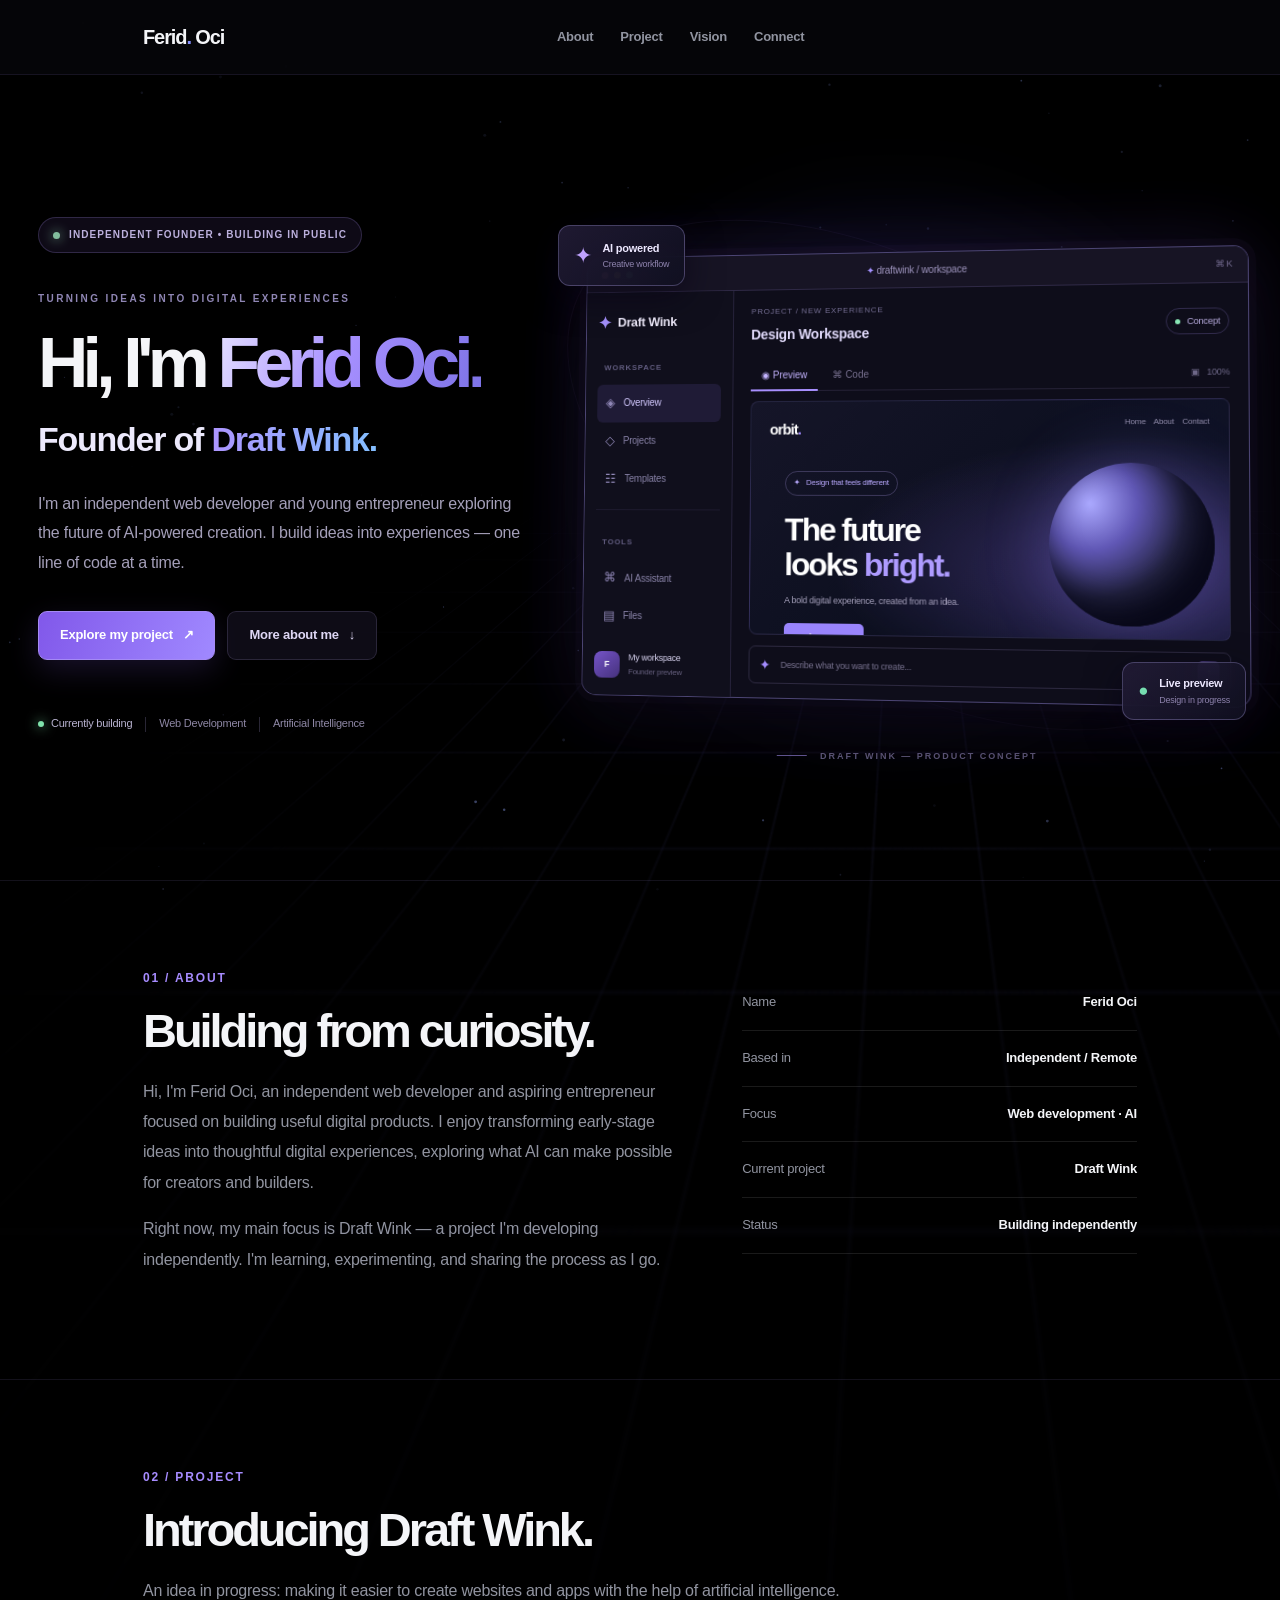
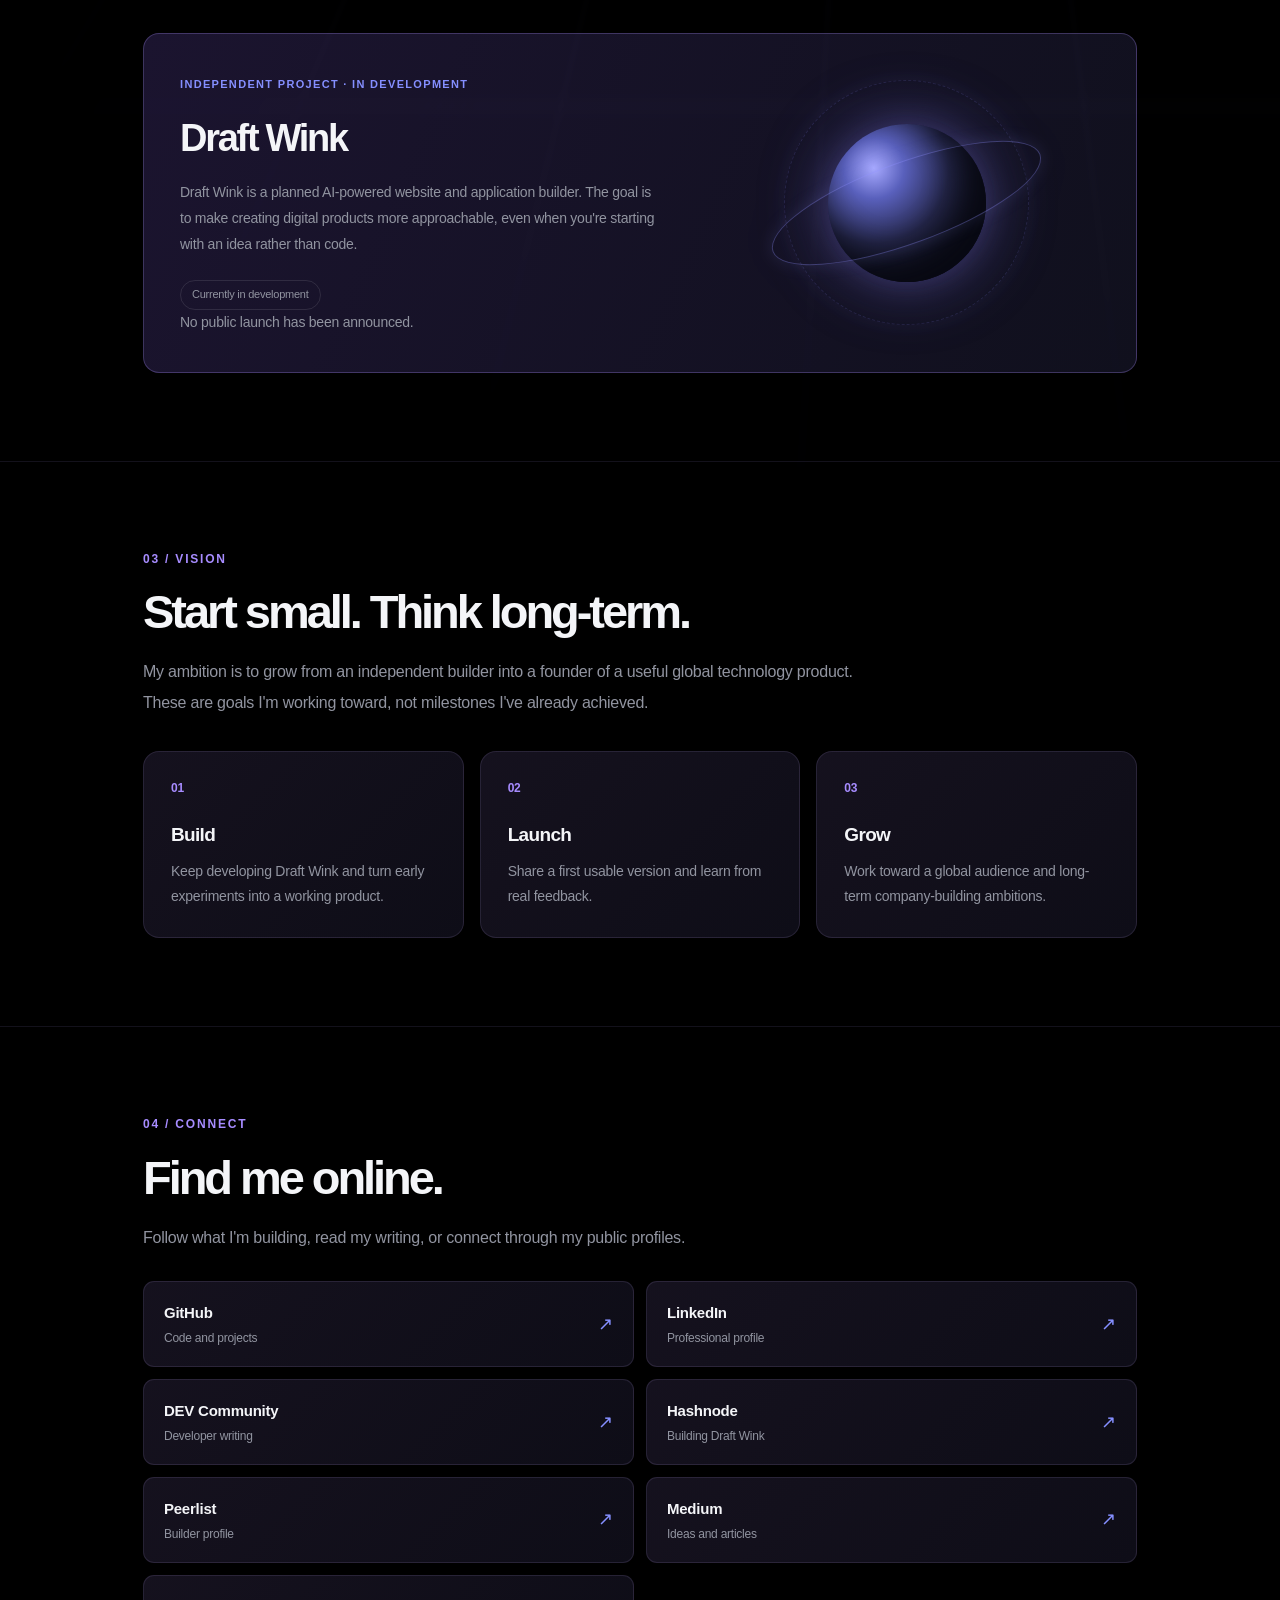
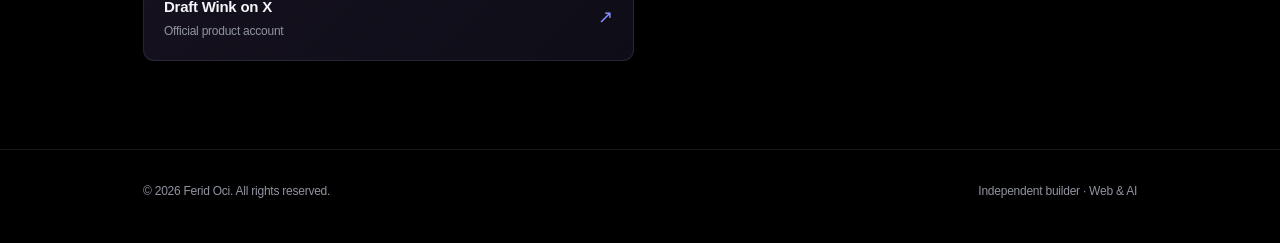
==== commit 354192fa: "Set solid black website background without altering content" ====
--- a/index.html
+++ b/index.html
@@ -35,13 +35,13 @@
 
 /* Main cinematic Draft Wink founder hero */
 :root{--violet:#917cff;--ice:#a7dfff}
-body{background:radial-gradient(ellipse 72% 40% at 73% 8%,#30204966,transparent 75%),#07070e}
-[data-theme=light] body{background:radial-gradient(ellipse 75% 40% at 68% 8%,#c9c4fa88,transparent 76%),#f8f8fd}
+body{background:#000}
+[data-theme=light] body{background:#000}
 .ambient .glow{opacity:.31}.ambient .glow.two{opacity:.22}
 header{height:75px;border-color:#a28bee1c}header .brand{font-weight:800;letter-spacing:-.055em;font-size:20px}
 nav a{font-size:13px}nav a:hover{color:#ad9bff}
 .hero{max-width:1400px;min-height:760px;display:grid;grid-template-columns:minmax(390px,.92fr) minmax(500px,1.24fr);gap:38px;padding:90px 38px 95px;text-align:left;align-items:center;position:relative}
-.hero:before{left:58%;top:4%;width:1000px;height:710px;opacity:.7;background:radial-gradient(ellipse at center,#54399225,transparent 68%)}
+.hero:before{display:none}
 .hero-inner{max-width:none}.hero-copy{position:relative;z-index:3;max-width:580px;padding-left:max(0px,calc((100vw - 1310px)/4))}
 .hero .eyebrow{font-size:10px;letter-spacing:.11em;border-color:#a48be83a;background:#21183370;color:#bcb0dd;padding:9px 14px}
 .hero-toptag{font-size:10px;color:#8f86b4;letter-spacing:.24em;font-weight:800;margin:38px 0 20px}
@@ -78,8 +78,8 @@
 @media(prefers-reduced-motion:reduce){.neon-halo,.art-grid,.workstation,.floating,.preview-sphere{animation:none!important}.workstation{transform:none}}
 </style></head>
 <body>
-<div class="ambient" aria-hidden="true"><div class="glow"></div><div class="glow two"></div><div class="glow three"></div></div><canvas id="ambient-particles" aria-hidden="true"></canvas>
-<header><div class="wrap navrow"><a class="brand" href="#home" aria-label="Ferid Oci home">Ferid<span>.</span> Oci</a><nav aria-label="Primary navigation"><a href="#about">About</a><a href="#project">Project</a><a href="#vision">Vision</a><a href="#connect">Connect</a></nav><div class="right"><button class="theme" id="theme" aria-label="Toggle light and dark mode" title="Toggle theme">◐</button></div></div></header>
+<canvas id="ambient-particles" aria-hidden="true"></canvas>
+<header><div class="wrap navrow"><a class="brand" href="#home" aria-label="Ferid Oci home">Ferid<span>.</span> Oci</a><nav aria-label="Primary navigation"><a href="#about">About</a><a href="#project">Project</a><a href="#vision">Vision</a><a href="#connect">Connect</a></nav><div class="right"></div></div></header>
 <main>
 <section class="hero wrap" id="home">
 <div class="hero-copy">
@@ -129,7 +129,7 @@
 </div></div></section>
 </main>
 <footer><div class="wrap"><span>© 2026 Ferid Oci. All rights reserved.</span><span>Independent builder · Web & AI</span></div></footer>
-<script>const toggle=document.getElementById('theme');toggle.addEventListener('click',()=>{const el=document.documentElement;const next=el.dataset.theme==='dark'?'light':'dark';el.dataset.theme=next;try{localStorage.setItem('ferid-theme',next)}catch(e){}});try{const saved=localStorage.getItem('ferid-theme');if(saved==='light'||saved==='dark')document.documentElement.dataset.theme=saved}catch(e){}</script>
+
 
 <script>
 (()=> {
